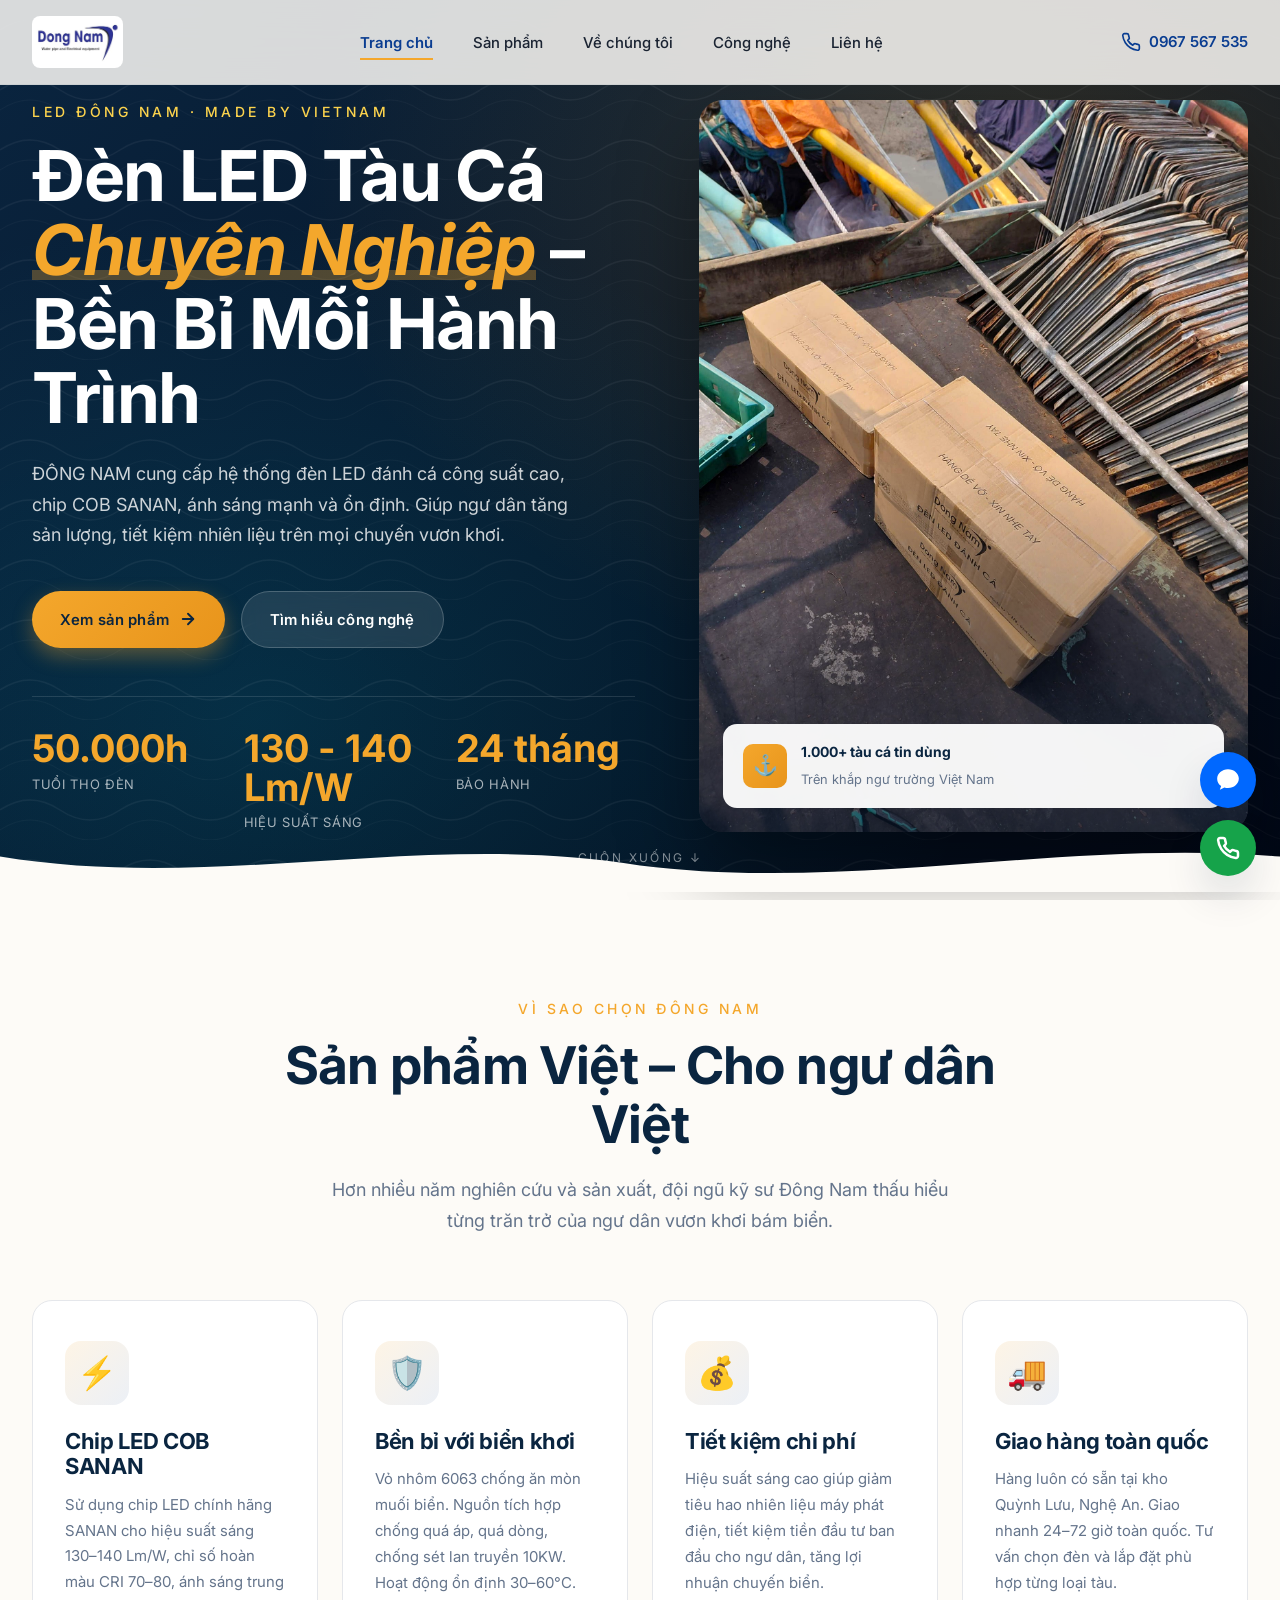
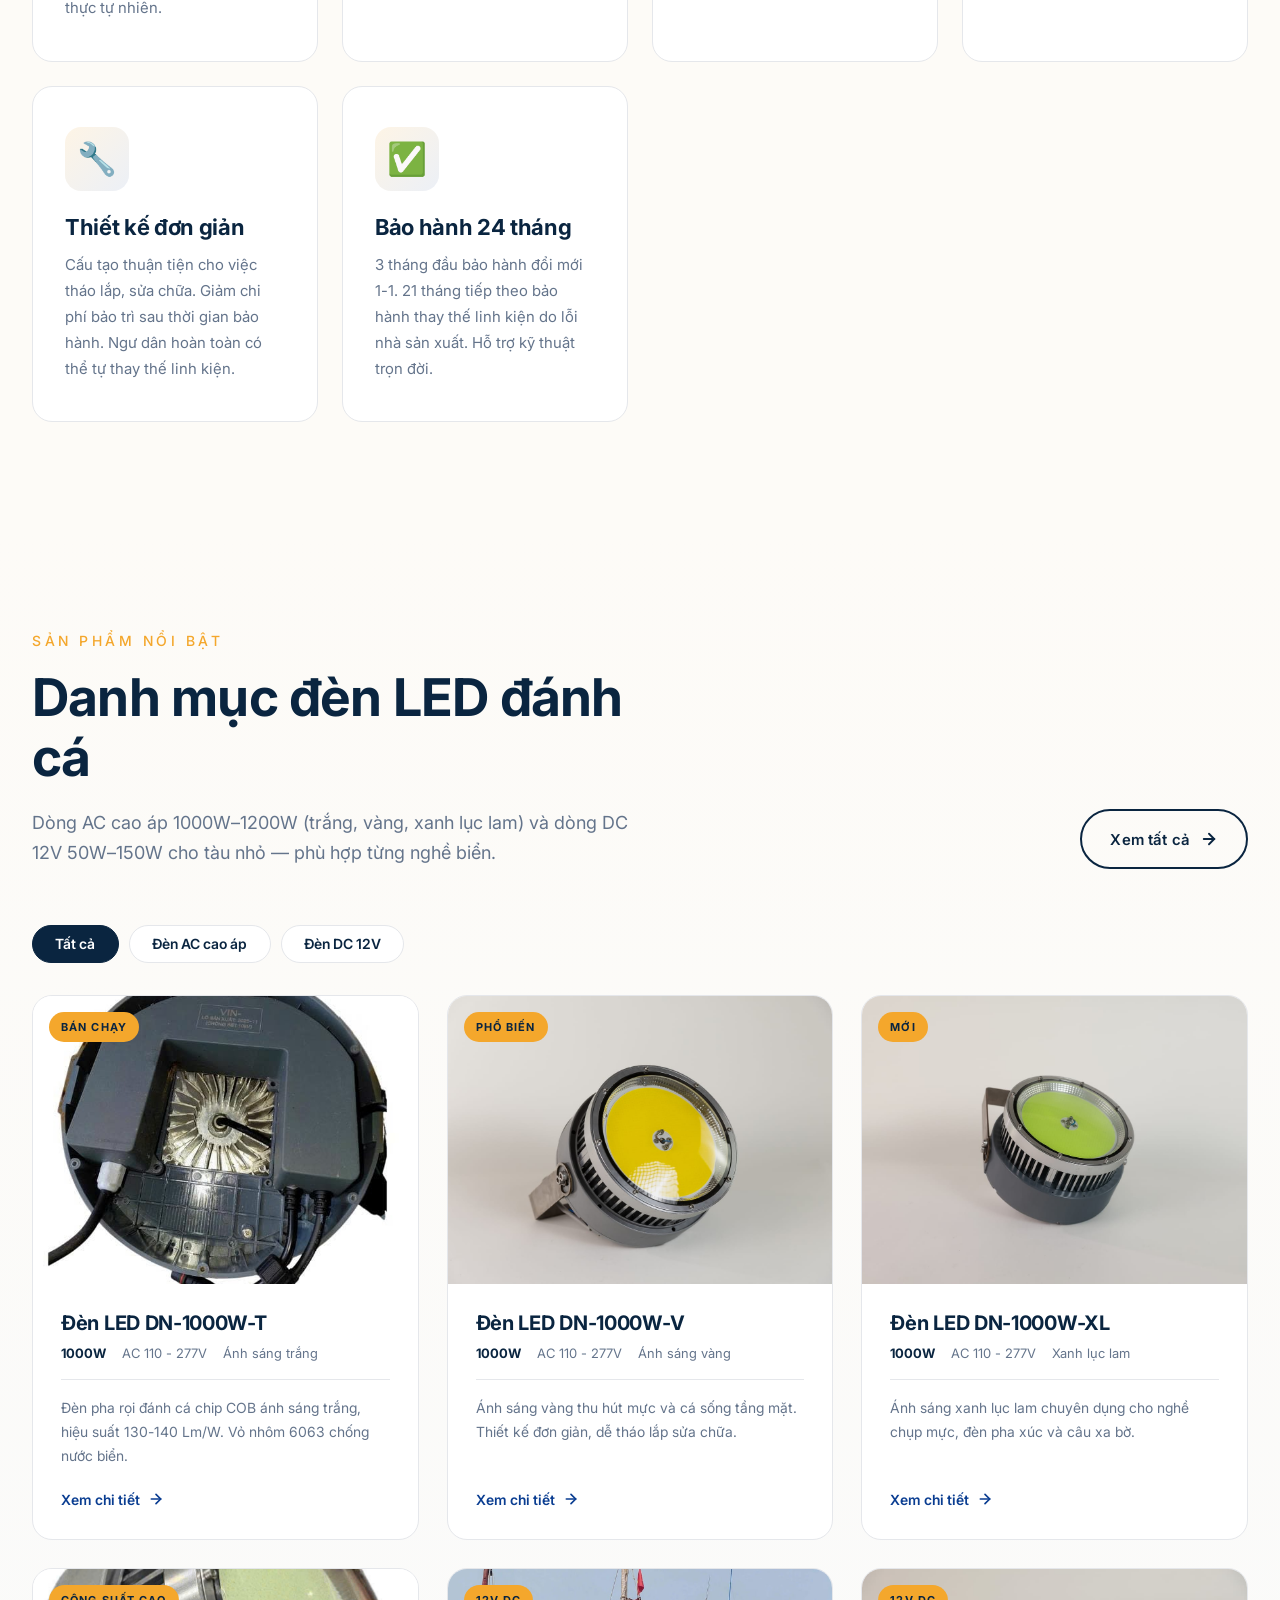
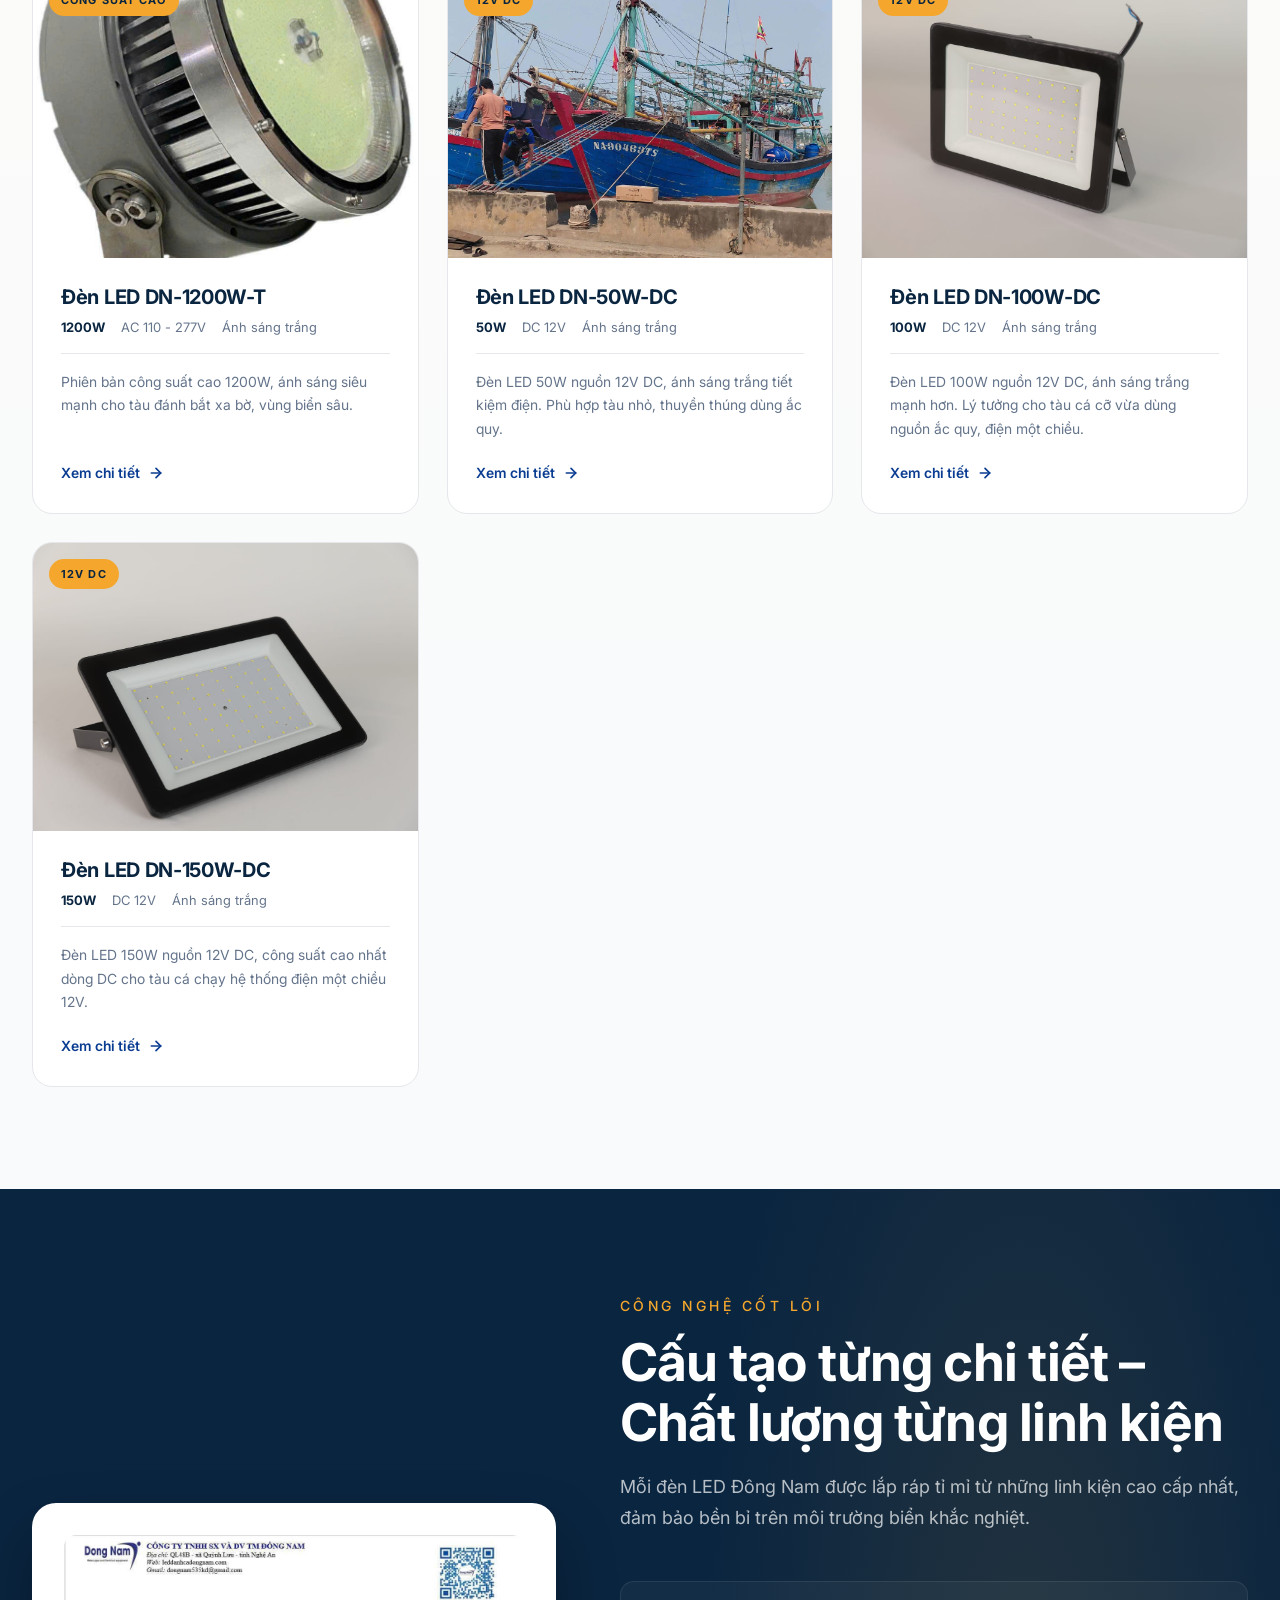
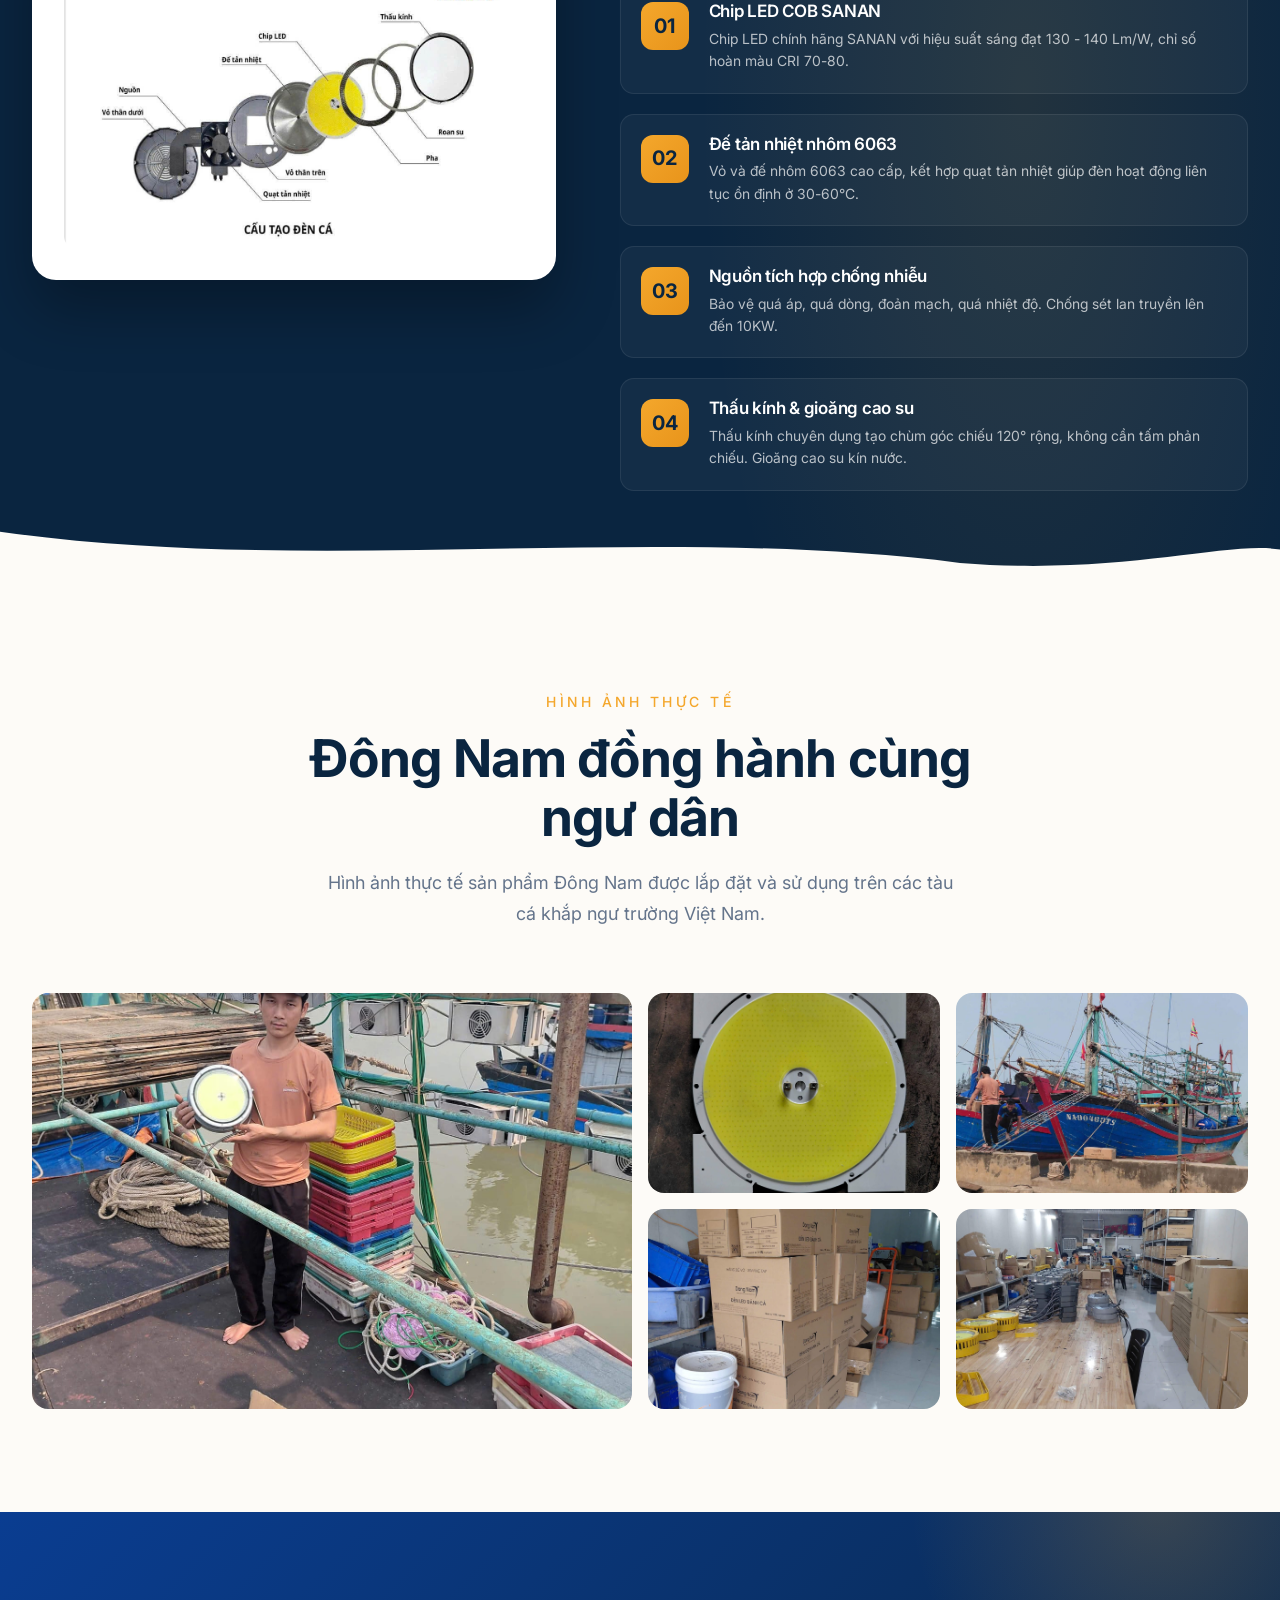
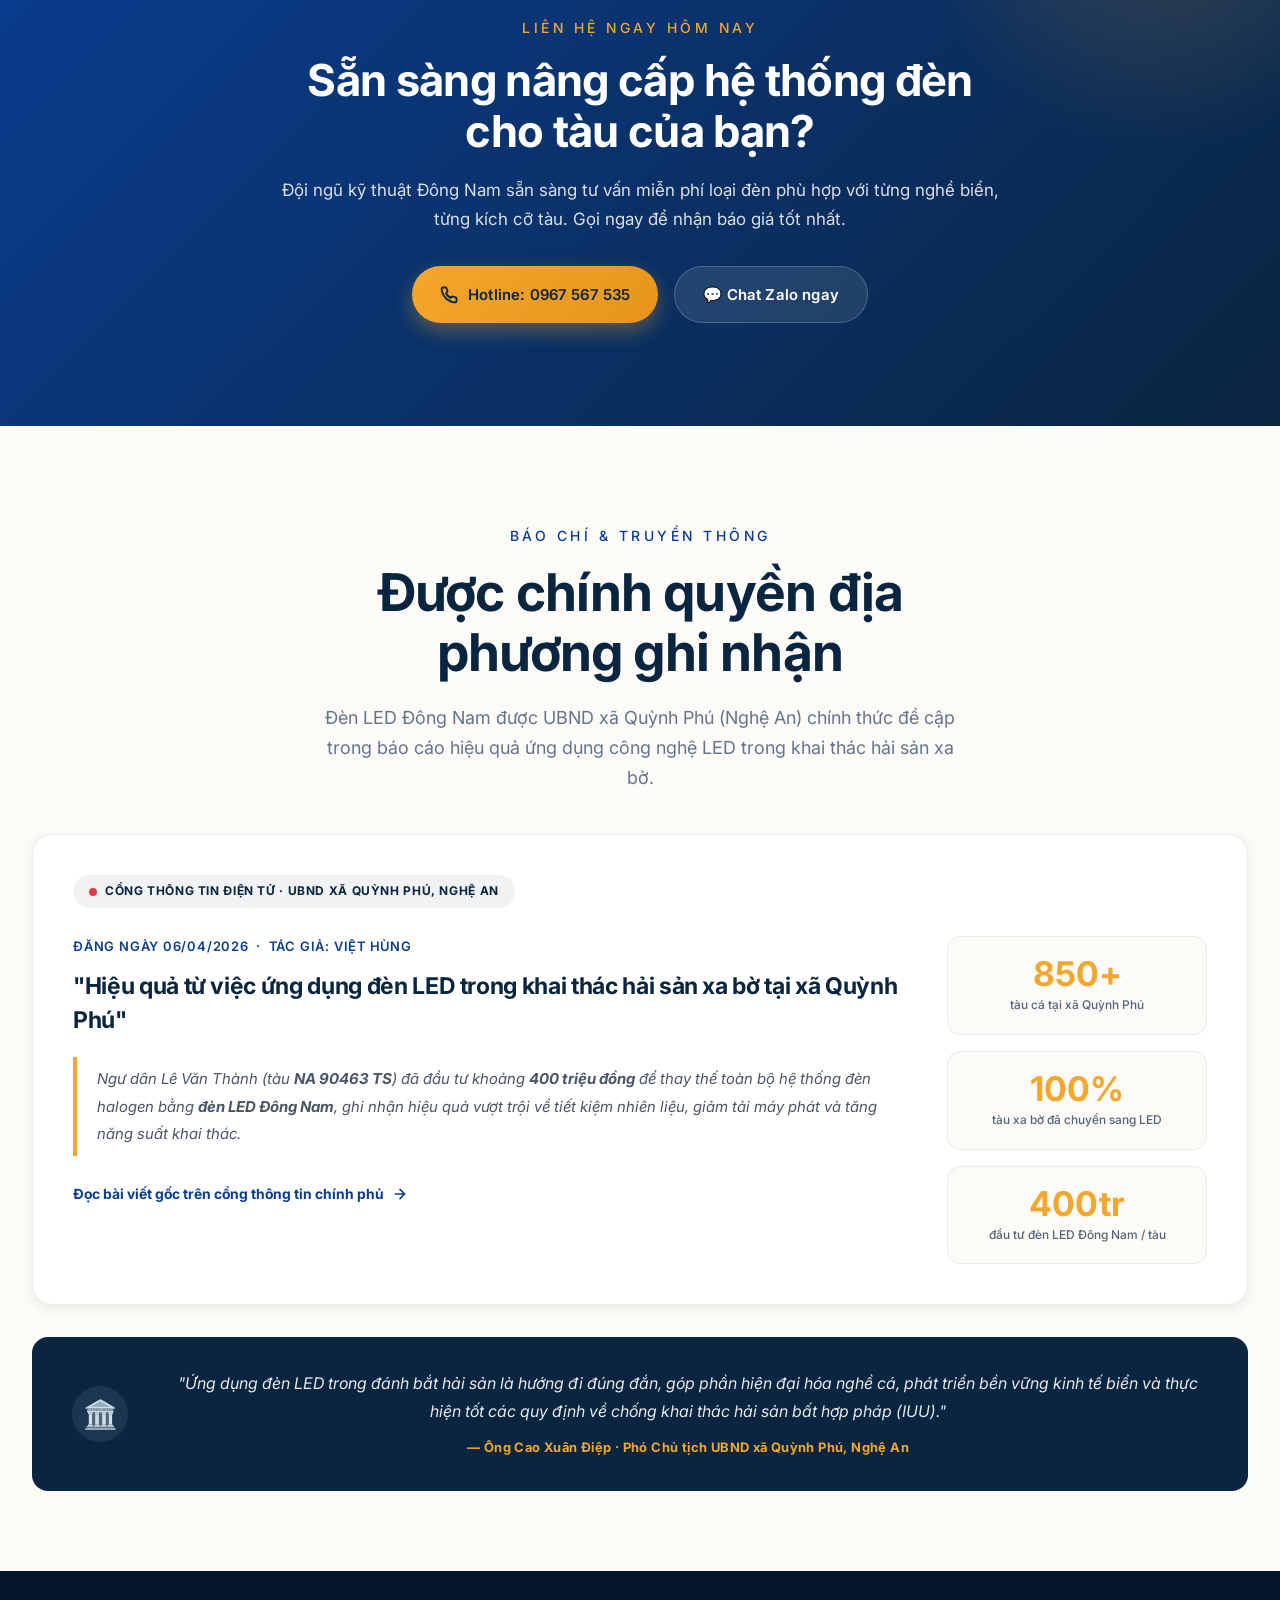
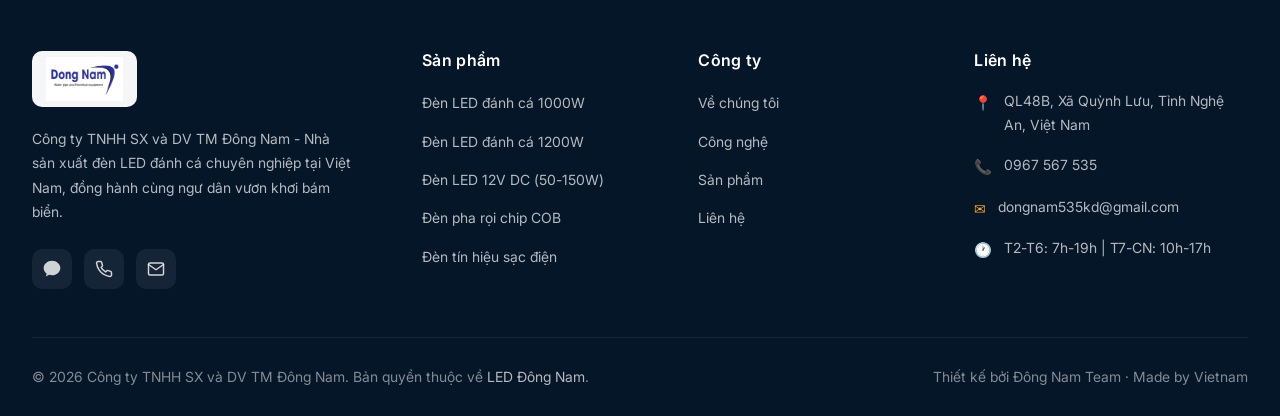
==== index.html @ 8d252321 "fix bug" ====
<!doctype html>
<html lang="vi">
  <head>
    <meta charset="UTF-8" />
    <meta name="viewport" content="width=device-width, initial-scale=1.0" />

    <!-- Primary Meta Tags -->
    <title>
      Đèn LED Đánh Cá Đông Nam | Đèn LED Tàu Cá Chip COB Chuyên Nghiệp
    </title>
    <meta
      name="title"
      content="Đèn LED Đánh Cá Đông Nam | Đèn LED Tàu Cá Chip COB Chuyên Nghiệp"
    />
    <meta
      name="description"
      content="Đèn LED đánh cá ĐÔNG NAM - Chip COB SANAN. Dòng AC 1000W-1200W và dòng DC 12V 50W-150W cho tàu nhỏ. Hiệu suất tới 140 Lm/W, tuổi thọ 50.000 giờ. Tiết kiệm dầu, tăng sản lượng đánh bắt. Bảo hành 24 tháng. Hotline: 0967 567 535."
    />
    <meta
      name="keywords"
      content="đèn led đánh cá, đèn led tàu cá, đèn pha rọi đánh cá, đèn led chip COB, đèn đánh cá Đông Nam, đèn led ngư dân, đèn led tàu thuyền, đèn led chip SANAN, đèn 1000W tàu cá, đèn led 12V DC, đèn led 50W 100W 150W"
    />
    <meta name="author" content="Công ty TNHH SX và DV TM Đông Nam" />
    <meta name="robots" content="index, follow, max-image-preview:large" />
    <meta name="language" content="Vietnamese" />
    <meta name="geo.region" content="VN-22" />
    <meta name="geo.placename" content="Quỳnh Lưu, Nghệ An" />

    <!-- Canonical -->
    <link rel="canonical" href="https://leddanhcadongnam.com/" />

    <!-- Open Graph / Facebook -->
    <meta property="og:type" content="website" />
    <meta property="og:locale" content="vi_VN" />
    <meta property="og:url" content="https://leddanhcadongnam.com/" />
    <meta
      property="og:title"
      content="Đèn LED Đánh Cá Đông Nam | Đèn LED Tàu Cá Chuyên Nghiệp"
    />
    <meta
      property="og:description"
      content="Đèn LED đánh cá chip COB SANAN, hiệu suất cao 130-150 Lm/W, tuổi thọ 50.000 giờ. Đồng hành cùng ngư dân vươn khơi bám biển."
    />
    <meta
      property="og:image"
      content="https://leddanhcadongnam.com/assets/images/san-pham-hoan-thien.jpg"
    />
    <meta property="og:site_name" content="Đông Nam LED" />

    <!-- Twitter -->
    <meta name="twitter:card" content="summary_large_image" />
    <meta name="twitter:title" content="Đèn LED Đánh Cá Đông Nam" />
    <meta
      name="twitter:description"
      content="Đèn LED tàu cá chuyên nghiệp - Chip COB SANAN - Tiết kiệm dầu - Tăng sản lượng"
    />
    <meta
      name="twitter:image"
      content="https://leddanhcadongnam.com/assets/images/san-pham-hoan-thien.jpg"
    />

    <!-- Theme color -->
    <meta name="theme-color" content="#0a2540" />

    <!-- Favicon -->
    <link rel="icon" type="image/svg+xml" href="assets/images/favicon.svg" />
    <link rel="apple-touch-icon" href="assets/images/favicon.svg" />

    <!-- Embed font (Inter, self-hosted) -->
    <link
      rel="preload"
      href="./assets/fonts/Inter18pt-Regular.woff2"
      as="font"
      type="font/woff2"
      crossorigin
    />
    <link
      rel="preload"
      href="./assets/fonts/Inter18pt-Bold.woff2"
      as="font"
      type="font/woff2"
      crossorigin
    />
    <link rel="stylesheet" href="./assets/fonts/stylesheet.css" />

    <!-- Styles -->
    <link rel="stylesheet" href="./assets/css/style.css" />

    <!-- Preload ảnh LCP (hero) -->
    <link
      rel="preload"
      as="image"
      href="assets/images/ngu-dan-2.jpg"
      fetchpriority="high"
    />

    <!-- Schema.org Structured Data -->
    <script type="application/ld+json">
      {
        "@context": "https://schema.org",
        "@type": "LocalBusiness",
        "name": "Công ty TNHH SX và DV TM Đông Nam",
        "alternateName": "Đông Nam LED",
        "description": "Nhà sản xuất đèn LED đánh cá chuyên nghiệp tại Việt Nam, chuyên cung cấp đèn LED tàu cá chip COB chất lượng cao.",
        "url": "https://leddanhcadongnam.com",
        "logo": "https://leddanhcadongnam.com/assets/images/logo.jpg",
        "image": "https://leddanhcadongnam.com/assets/images/san-pham-hoan-thien.jpg",
        "telephone": "+84967567535",
        "email": "dongnam535kd@gmail.com",
        "address": {
          "@type": "PostalAddress",
          "streetAddress": "QL48B",
          "addressLocality": "Xã Quỳnh Lưu",
          "addressRegion": "Nghệ An",
          "addressCountry": "VN"
        },
        "geo": {
          "@type": "GeoCoordinates",
          "latitude": 19.13880688207885,
          "longitude": 105.64071827520699
        },
        "openingHoursSpecification": [
          {
            "@type": "OpeningHoursSpecification",
            "dayOfWeek": [
              "Monday",
              "Tuesday",
              "Wednesday",
              "Thursday",
              "Friday"
            ],
            "opens": "07:00",
            "closes": "19:00"
          },
          {
            "@type": "OpeningHoursSpecification",
            "dayOfWeek": ["Saturday", "Sunday"],
            "opens": "10:00",
            "closes": "17:00"
          }
        ],
        "sameAs": ["https://zalo.me/0967567535"]
      }
    </script>

    <script type="application/ld+json">
      {
        "@context": "https://schema.org",
        "@type": "Product",
        "name": "Đèn LED Đánh Cá Chip COB Đông Nam",
        "image": "https://leddanhcadongnam.com/assets/images/san-pham-hoan-thien.jpg",
        "description": "Đèn LED đánh cá sử dụng chip COB SANAN, hiệu suất 130-150 Lm/W, tuổi thọ 50.000 giờ, bảo hành 24 tháng.",
        "brand": {
          "@type": "Brand",
          "name": "Đông Nam"
        },
        "manufacturer": {
          "@type": "Organization",
          "name": "Công ty TNHH SX và DV TM Đông Nam"
        }
      }
    </script>
  </head>

  <body>
    <!-- ===== HEADER ===== -->
    <header class="site-header">
      <div class="container">
        <nav class="nav-wrapper" aria-label="Điều hướng chính">
          <a href="./" class="logo" aria-label="Đông Nam LED - Trang chủ">
            <img src="assets/images/logo.jpg" alt="Logo Đông Nam LED" />
          </a>

          <ul class="nav-menu">
            <li><a href="./" class="active">Trang chủ</a></li>
            <li><a href="/products/">Sản phẩm</a></li>
            <li><a href="/about/">Về chúng tôi</a></li>
            <li><a href="#cong-nghe">Công nghệ</a></li>
            <li><a href="/contact/">Liên hệ</a></li>
          </ul>

          <div class="nav-cta">
            <a
              href="tel:0967567535"
              class="phone-link"
              aria-label="Gọi hotline"
            >
              <svg
                width="20"
                height="20"
                viewBox="0 0 24 24"
                fill="none"
                stroke="currentColor"
                stroke-width="2"
                stroke-linecap="round"
                stroke-linejoin="round"
              >
                <path
                  d="M22 16.92v3a2 2 0 0 1-2.18 2 19.79 19.79 0 0 1-8.63-3.07 19.5 19.5 0 0 1-6-6 19.79 19.79 0 0 1-3.07-8.67A2 2 0 0 1 4.11 2h3a2 2 0 0 1 2 1.72 12.84 12.84 0 0 0 .7 2.81 2 2 0 0 1-.45 2.11L8.09 9.91a16 16 0 0 0 6 6l1.27-1.27a2 2 0 0 1 2.11-.45 12.84 12.84 0 0 0 2.81.7A2 2 0 0 1 22 16.92z"
                />
              </svg>
              <span>0967 567 535</span>
            </a>
            <button
              class="menu-toggle"
              aria-label="Mở menu"
              aria-expanded="false"
            >
              <svg
                width="22"
                height="22"
                viewBox="0 0 24 24"
                fill="none"
                stroke="currentColor"
                stroke-width="2.5"
                stroke-linecap="round"
              >
                <line x1="3" y1="6" x2="21" y2="6" />
                <line x1="3" y1="12" x2="21" y2="12" />
                <line x1="3" y1="18" x2="21" y2="18" />
              </svg>
            </button>
          </div>
        </nav>
      </div>
    </header>

    <!-- ===== HERO ===== -->
    <section class="hero" id="trang-chu">
      <div class="container">
        <div class="hero-grid">
          <div class="hero-content fade-in">
            <span class="eyebrow">LED Đông Nam · Made By Vietnam</span>
            <h1 class="hero-title">
              Đèn LED Tàu Cá <span class="highlight">Chuyên Nghiệp</span> – Bền
              Bỉ Mỗi Hành Trình
            </h1>
            <p class="hero-description">
              ĐÔNG NAM cung cấp hệ thống đèn LED đánh cá công suất cao, chip COB
              SANAN, ánh sáng mạnh và ổn định. Giúp ngư dân tăng sản lượng, tiết
              kiệm nhiên liệu trên mọi chuyến vươn khơi.
            </p>
            <div class="hero-cta">
              <a href="/products/" class="btn btn-primary">
                Xem sản phẩm
                <svg
                  class="arrow"
                  width="18"
                  height="18"
                  viewBox="0 0 24 24"
                  fill="none"
                  stroke="currentColor"
                  stroke-width="2.5"
                  stroke-linecap="round"
                  stroke-linejoin="round"
                >
                  <line x1="5" y1="12" x2="19" y2="12" />
                  <polyline points="12 5 19 12 12 19" />
                </svg>
              </a>
              <a href="#cong-nghe" class="btn btn-ghost">
                Tìm hiểu công nghệ
              </a>
            </div>

            <div class="hero-stats">
              <div>
                <div class="stat-value">50.000h</div>
                <div class="stat-label">Tuổi thọ đèn</div>
              </div>
              <div>
                <div class="stat-value">130 - 140 Lm/W</div>
                <div class="stat-label">Hiệu suất sáng</div>
              </div>
              <div>
                <div class="stat-value">24 tháng</div>
                <div class="stat-label">Bảo hành</div>
              </div>
            </div>
          </div>

          <div class="hero-visual fade-in">
            <img
              src="assets/images/ngu-dan-2.jpg"
              alt="Ngư dân kiểm tra đèn LED Đông Nam trên tàu cá"
              width="780"
              height="520"
              fetchpriority="high"
              decoding="sync"
            />
            <!-- <img
              src="./assets/images/tong-hop.jpg"
              alt="Ngư dân kiểm tra đèn LED Đông Nam trên tàu cá"
              width="780"
              height="520"
              fetchpriority="high"
              decoding="sync"
            /> -->
            <div class="hero-badge">
              <div class="hero-badge-icon">⚓</div>
              <div class="hero-badge-text">
                <strong>1.000+ tàu cá tin dùng</strong>
                <span>Trên khắp ngư trường Việt Nam</span>
              </div>
            </div>
          </div>
        </div>
      </div>
      <div class="scroll-indicator">Cuộn xuống ↓</div>
    </section>

    <!-- Wave chuyển tiếp: Hero (navy) → Features (cream) -->
    <div class="wave-divider" aria-hidden="true">
      <svg
        viewBox="0 0 1440 80"
        xmlns="http://www.w3.org/2000/svg"
        preserveAspectRatio="none"
      >
        <path
          d="M0,40 C240,80 480,10 720,50 C960,80 1200,20 1440,40 L1440,80 L0,80 Z"
          fill="#fdfbf7"
        />
      </svg>
    </div>

    <!-- ===== FEATURES / WHY CHOOSE US ===== -->
    <section class="features" id="vi-sao-chon">
      <div class="container">
        <div class="features-header fade-in">
          <span class="eyebrow">Vì sao chọn Đông Nam</span>
          <h2 class="section-title">Sản phẩm Việt – Cho ngư dân Việt</h2>
          <p class="section-subtitle">
            Hơn nhiều năm nghiên cứu và sản xuất, đội ngũ kỹ sư Đông Nam thấu
            hiểu từng trăn trở của ngư dân vươn khơi bám biển.
          </p>
        </div>

        <div class="features-grid">
          <article class="feature-card fade-in">
            <div class="feature-icon">⚡</div>
            <h3>Chip LED COB SANAN</h3>
            <p>
              Sử dụng chip LED chính hãng SANAN cho hiệu suất sáng 130–140 Lm/W,
              chỉ số hoàn màu CRI 70–80, ánh sáng trung thực tự nhiên.
            </p>
          </article>

          <article class="feature-card fade-in">
            <div class="feature-icon">🛡️</div>
            <h3>Bền bỉ với biển khơi</h3>
            <p>
              Vỏ nhôm 6063 chống ăn mòn muối biển. Nguồn tích hợp chống quá áp,
              quá dòng, chống sét lan truyền 10KW. Hoạt động ổn định 30–60°C.
            </p>
          </article>

          <article class="feature-card fade-in">
            <div class="feature-icon">💰</div>
            <h3>Tiết kiệm chi phí</h3>
            <p>
              Hiệu suất sáng cao giúp giảm tiêu hao nhiên liệu máy phát điện,
              tiết kiệm tiền đầu tư ban đầu cho ngư dân, tăng lợi nhuận chuyến
              biển.
            </p>
          </article>

          <article class="feature-card fade-in">
            <div class="feature-icon">🚚</div>
            <h3>Giao hàng toàn quốc</h3>
            <p>
              Hàng luôn có sẵn tại kho Quỳnh Lưu, Nghệ An. Giao nhanh 24–72 giờ
              toàn quốc. Tư vấn chọn đèn và lắp đặt phù hợp từng loại tàu.
            </p>
          </article>

          <article class="feature-card fade-in">
            <div class="feature-icon">🔧</div>
            <h3>Thiết kế đơn giản</h3>
            <p>
              Cấu tạo thuận tiện cho việc tháo lắp, sửa chữa. Giảm chi phí bảo
              trì sau thời gian bảo hành. Ngư dân hoàn toàn có thể tự thay thế
              linh kiện.
            </p>
          </article>

          <article class="feature-card fade-in">
            <div class="feature-icon">✅</div>
            <h3>Bảo hành 24 tháng</h3>
            <p>
              3 tháng đầu bảo hành đổi mới 1-1. 21 tháng tiếp theo bảo hành thay
              thế linh kiện do lỗi nhà sản xuất. Hỗ trợ kỹ thuật trọn đời.
            </p>
          </article>
        </div>
      </div>
    </section>

    <!-- ===== PRODUCTS ===== -->
    <section class="products-section" id="san-pham">
      <div class="container">
        <div class="section-header fade-in">
          <div class="section-header-content">
            <span class="eyebrow">Sản phẩm nổi bật</span>
            <h2 class="section-title">Danh mục đèn LED đánh cá</h2>
            <p class="section-subtitle" style="margin-bottom: 0">
              Dòng AC cao áp 1000W–1200W (trắng, vàng, xanh lục lam) và dòng DC
              12V 50W–150W cho tàu nhỏ — phù hợp từng nghề biển.
            </p>
          </div>
          <a href="/products/" class="btn btn-secondary">
            Xem tất cả
            <svg
              class="arrow"
              width="18"
              height="18"
              viewBox="0 0 24 24"
              fill="none"
              stroke="currentColor"
              stroke-width="2.5"
              stroke-linecap="round"
            >
              <line x1="5" y1="12" x2="19" y2="12" />
              <polyline points="12 5 19 12 12 19" />
            </svg>
          </a>
        </div>

        <div
          class="product-filters fade-in"
          role="tablist"
          aria-label="Lọc sản phẩm theo dòng"
        >
          <button
            class="filter-tab active"
            data-filter="all"
            role="tab"
            aria-selected="true"
          >
            Tất cả
          </button>
          <button
            class="filter-tab"
            data-filter="ac"
            role="tab"
            aria-selected="false"
          >
            Đèn AC cao áp
          </button>
          <button
            class="filter-tab"
            data-filter="dc"
            role="tab"
            aria-selected="false"
          >
            Đèn DC 12V
          </button>
        </div>

        <div class="products-grid">
          <article class="product-card fade-in" data-category="ac">
            <div class="product-image">
              <span class="product-tag">Bán chạy</span>
              <img
                src="assets/images/san-pham-hoan-thien.jpg"
                alt="Đèn LED đánh cá DN-1000W-T ánh sáng trắng"
                width="600"
                height="450"
                loading="lazy"
                decoding="async"
              />
            </div>
            <div class="product-info">
              <h3>Đèn LED DN-1000W-T</h3>
              <div class="product-specs">
                <span class="product-spec-item"><strong>1000W</strong></span>
                <span class="product-spec-item">AC 110 - 277V</span>
                <span class="product-spec-item">Ánh sáng trắng</span>
              </div>
              <p>
                Đèn pha rọi đánh cá chip COB ánh sáng trắng, hiệu suất 130-140
                Lm/W. Vỏ nhôm 6063 chống nước biển.
              </p>
              <a href="/products/" class="product-link">
                Xem chi tiết
                <svg
                  class="arrow"
                  width="16"
                  height="16"
                  viewBox="0 0 24 24"
                  fill="none"
                  stroke="currentColor"
                  stroke-width="2.5"
                  stroke-linecap="round"
                >
                  <line x1="5" y1="12" x2="19" y2="12" />
                  <polyline points="12 5 19 12 12 19" />
                </svg>
              </a>
            </div>
          </article>

          <article class="product-card fade-in" data-category="ac">
            <div class="product-image">
              <span class="product-tag">Phổ biến</span>
              <img
                src="assets/images/chip-led-vang.jpg"
                alt="Đèn LED đánh cá DN-1000W-V ánh sáng vàng"
                width="600"
                height="450"
                loading="lazy"
                decoding="async"
              />
            </div>
            <div class="product-info">
              <h3>Đèn LED DN-1000W-V</h3>
              <div class="product-specs">
                <span class="product-spec-item"><strong>1000W</strong></span>
                <span class="product-spec-item">AC 110 - 277V</span>
                <span class="product-spec-item">Ánh sáng vàng</span>
              </div>
              <p>
                Ánh sáng vàng thu hút mực và cá sống tầng mặt. Thiết kế đơn
                giản, dễ tháo lắp sửa chữa.
              </p>
              <a href="/products/" class="product-link">
                Xem chi tiết
                <svg
                  class="arrow"
                  width="16"
                  height="16"
                  viewBox="0 0 24 24"
                  fill="none"
                  stroke="currentColor"
                  stroke-width="2.5"
                  stroke-linecap="round"
                >
                  <line x1="5" y1="12" x2="19" y2="12" />
                  <polyline points="12 5 19 12 12 19" />
                </svg>
              </a>
            </div>
          </article>

          <article class="product-card fade-in" data-category="ac">
            <div class="product-image">
              <span class="product-tag">Mới</span>
              <img
                src="assets/images/chip-led-xanh.jpg"
                alt="Đèn LED đánh cá DN-1000W-XL ánh sáng xanh lục lam"
                width="600"
                height="450"
                loading="lazy"
                decoding="async"
              />
            </div>
            <div class="product-info">
              <h3>Đèn LED DN-1000W-XL</h3>
              <div class="product-specs">
                <span class="product-spec-item"><strong>1000W</strong></span>
                <span class="product-spec-item">AC 110 - 277V</span>
                <span class="product-spec-item">Xanh lục lam</span>
              </div>
              <p>
                Ánh sáng xanh lục lam chuyên dụng cho nghề chụp mực, đèn pha xúc
                và câu xa bờ.
              </p>
              <a href="/products/" class="product-link">
                Xem chi tiết
                <svg
                  class="arrow"
                  width="16"
                  height="16"
                  viewBox="0 0 24 24"
                  fill="none"
                  stroke="currentColor"
                  stroke-width="2.5"
                  stroke-linecap="round"
                >
                  <line x1="5" y1="12" x2="19" y2="12" />
                  <polyline points="12 5 19 12 12 19" />
                </svg>
              </a>
            </div>
          </article>

          <article class="product-card fade-in" data-category="ac">
            <div class="product-image">
              <span class="product-tag">Công suất cao</span>
              <img
                src="assets/images/vo-den-bac.jpg"
                alt="Đèn LED đánh cá DN-1200W-T công suất 1200W"
                width="600"
                height="450"
                loading="lazy"
                decoding="async"
              />
            </div>
            <div class="product-info">
              <h3>Đèn LED DN-1200W-T</h3>
              <div class="product-specs">
                <span class="product-spec-item"><strong>1200W</strong></span>
                <span class="product-spec-item">AC 110 - 277V</span>
                <span class="product-spec-item">Ánh sáng trắng</span>
              </div>
              <p>
                Phiên bản công suất cao 1200W, ánh sáng siêu mạnh cho tàu đánh
                bắt xa bờ, vùng biển sâu.
              </p>
              <a href="/products/" class="product-link">
                Xem chi tiết
                <svg
                  class="arrow"
                  width="16"
                  height="16"
                  viewBox="0 0 24 24"
                  fill="none"
                  stroke="currentColor"
                  stroke-width="2.5"
                  stroke-linecap="round"
                >
                  <line x1="5" y1="12" x2="19" y2="12" />
                  <polyline points="12 5 19 12 12 19" />
                </svg>
              </a>
            </div>
          </article>

          <article class="product-card fade-in" data-category="dc">
            <div class="product-image">
              <span class="product-tag">12V DC</span>
              <img
                src="assets/images/hop-san-pham.jpg"
                alt="Đèn LED đánh cá DN-50W-DC nguồn 12V DC"
                width="600"
                height="450"
                loading="lazy"
                decoding="async"
              />
            </div>
            <div class="product-info">
              <h3>Đèn LED DN-50W-DC</h3>
              <div class="product-specs">
                <span class="product-spec-item"><strong>50W</strong></span>
                <span class="product-spec-item">DC 12V</span>
                <span class="product-spec-item">Ánh sáng trắng</span>
              </div>
              <p>
                Đèn LED 50W nguồn 12V DC, ánh sáng trắng tiết kiệm điện. Phù hợp
                tàu nhỏ, thuyền thúng dùng ắc quy.
              </p>
              <a href="/products/" class="product-link">
                Xem chi tiết
                <svg
                  class="arrow"
                  width="16"
                  height="16"
                  viewBox="0 0 24 24"
                  fill="none"
                  stroke="currentColor"
                  stroke-width="2.5"
                  stroke-linecap="round"
                >
                  <line x1="5" y1="12" x2="19" y2="12" />
                  <polyline points="12 5 19 12 12 19" />
                </svg>
              </a>
            </div>
          </article>

          <article class="product-card fade-in" data-category="dc">
            <div class="product-image">
              <span class="product-tag">12V DC</span>
              <img
                src="assets/images/dc-100w.jpg"
                alt="Đèn LED đánh cá DN-100W-DC nguồn 12V DC"
                width="600"
                height="450"
                loading="lazy"
                decoding="async"
              />
            </div>
            <div class="product-info">
              <h3>Đèn LED DN-100W-DC</h3>
              <div class="product-specs">
                <span class="product-spec-item"><strong>100W</strong></span>
                <span class="product-spec-item">DC 12V</span>
                <span class="product-spec-item">Ánh sáng trắng</span>
              </div>
              <p>
                Đèn LED 100W nguồn 12V DC, ánh sáng trắng mạnh hơn. Lý tưởng cho
                tàu cá cỡ vừa dùng nguồn ắc quy, điện một chiều.
              </p>
              <a href="/products/" class="product-link">
                Xem chi tiết
                <svg
                  class="arrow"
                  width="16"
                  height="16"
                  viewBox="0 0 24 24"
                  fill="none"
                  stroke="currentColor"
                  stroke-width="2.5"
                  stroke-linecap="round"
                >
                  <line x1="5" y1="12" x2="19" y2="12" />
                  <polyline points="12 5 19 12 12 19" />
                </svg>
              </a>
            </div>
          </article>

          <article class="product-card fade-in" data-category="dc">
            <div class="product-image">
              <span class="product-tag">12V DC</span>
              <img
                src="assets/images/dc-150w.jpg"
                alt="Đèn LED đánh cá DN-150W-DC nguồn 12V DC"
                width="600"
                height="450"
                loading="lazy"
                decoding="async"
              />
            </div>
            <div class="product-info">
              <h3>Đèn LED DN-150W-DC</h3>
              <div class="product-specs">
                <span class="product-spec-item"><strong>150W</strong></span>
                <span class="product-spec-item">DC 12V</span>
                <span class="product-spec-item">Ánh sáng trắng</span>
              </div>
              <p>
                Đèn LED 150W nguồn 12V DC, công suất cao nhất dòng DC cho tàu cá
                chạy hệ thống điện một chiều 12V.
              </p>
              <a href="/products/" class="product-link">
                Xem chi tiết
                <svg
                  class="arrow"
                  width="16"
                  height="16"
                  viewBox="0 0 24 24"
                  fill="none"
                  stroke="currentColor"
                  stroke-width="2.5"
                  stroke-linecap="round"
                >
                  <line x1="5" y1="12" x2="19" y2="12" />
                  <polyline points="12 5 19 12 12 19" />
                </svg>
              </a>
            </div>
          </article>
        </div>
      </div>
    </section>

    <!-- ===== TECHNOLOGY SECTION ===== -->
    <section class="tech-section" id="cong-nghe">
      <div class="container">
        <div class="tech-grid">
          <div class="tech-image fade-in">
            <img
              src="assets/images/hero-tau-ca.jpg"
              alt="Cấu tạo chi tiết đèn LED đánh cá Đông Nam"
              width="680"
              height="510"
              loading="lazy"
              decoding="async"
            />
          </div>
          <div class="fade-in">
            <span class="eyebrow">Công nghệ cốt lõi</span>
            <h2 class="section-title">
              Cấu tạo từng chi tiết – Chất lượng từng linh kiện
            </h2>
            <p class="section-subtitle" style="color: rgba(255, 255, 255, 0.7)">
              Mỗi đèn LED Đông Nam được lắp ráp tỉ mỉ từ những linh kiện cao cấp
              nhất, đảm bảo bền bỉ trên môi trường biển khắc nghiệt.
            </p>

            <div class="tech-features">
              <div class="tech-feature">
                <div class="tech-feature-number">01</div>
                <div>
                  <h3>Chip LED COB SANAN</h3>
                  <p>
                    Chip LED chính hãng SANAN với hiệu suất sáng đạt 130 - 140
                    Lm/W, chỉ số hoàn màu CRI 70-80.
                  </p>
                </div>
              </div>

              <div class="tech-feature">
                <div class="tech-feature-number">02</div>
                <div>
                  <h3>Đế tản nhiệt nhôm 6063</h3>
                  <p>
                    Vỏ và đế nhôm 6063 cao cấp, kết hợp quạt tản nhiệt giúp đèn
                    hoạt động liên tục ổn định ở 30-60°C.
                  </p>
                </div>
              </div>

              <div class="tech-feature">
                <div class="tech-feature-number">03</div>
                <div>
                  <h3>Nguồn tích hợp chống nhiễu</h3>
                  <p>
                    Bảo vệ quá áp, quá dòng, đoản mạch, quá nhiệt độ. Chống sét
                    lan truyền lên đến 10KW.
                  </p>
                </div>
              </div>

              <div class="tech-feature">
                <div class="tech-feature-number">04</div>
                <div>
                  <h3>Thấu kính & gioăng cao su</h3>
                  <p>
                    Thấu kính chuyên dụng tạo chùm góc chiếu 120° rộng, không
                    cần tấm phản chiếu. Gioăng cao su kín nước.
                  </p>
                </div>
              </div>
            </div>
          </div>
        </div>
      </div>
    </section>

    <!-- Wave chuyển tiếp: Tech (navy) → Gallery (cream) -->
    <div class="wave-divider" aria-hidden="true">
      <svg
        viewBox="0 0 1440 80"
        xmlns="http://www.w3.org/2000/svg"
        preserveAspectRatio="none"
      >
        <path
          d="M0,20 C360,70 720,10 1080,55 C1260,70 1380,30 1440,40 L1440,80 L0,80 Z"
          fill="#fdfbf7"
        />
      </svg>
    </div>

    <!-- ===== GALLERY ===== -->
    <section class="gallery-section" id="hinh-anh">
      <div class="container">
        <div class="features-header fade-in">
          <span class="eyebrow">Hình ảnh thực tế</span>
          <h2 class="section-title">Đông Nam đồng hành cùng ngư dân</h2>
          <p class="section-subtitle">
            Hình ảnh thực tế sản phẩm Đông Nam được lắp đặt và sử dụng trên các
            tàu cá khắp ngư trường Việt Nam.
          </p>
        </div>

        <div class="gallery-grid">
          <div class="gallery-item fade-in">
            <img
              src="assets/images/ngu-dan-1.jpg"
              alt="Ngư dân cầm đèn LED Đông Nam trên tàu cá"
              width="600"
              height="450"
              loading="lazy"
              decoding="async"
            />
          </div>
          <div class="gallery-item fade-in">
            <img
              src="assets/images/tau-ca-cang.jpg"
              alt="Tàu cá NA-90463-TS sử dụng đèn LED Đông Nam"
              width="600"
              height="450"
              loading="lazy"
              decoding="async"
            />
          </div>
          <div class="gallery-item fade-in">
            <img
              src="assets/images/hop-san-pham.jpg"
              alt="Hộp đóng gói đèn LED đánh cá Đông Nam"
              width="600"
              height="450"
              loading="lazy"
              decoding="async"
            />
          </div>
          <div class="gallery-item fade-in">
            <img
              src="assets/images/lap-rap.jpg"
              alt="Đèn LED đánh cá được lắp ráp tại xưởng Đông Nam"
              width="600"
              height="450"
              loading="lazy"
              decoding="async"
            />
          </div>
          <div class="gallery-item fade-in">
            <img
              src="assets/images/kho-hang.jpg"
              alt="Kho hàng đèn LED đánh cá Đông Nam tại Nghệ An"
              width="600"
              height="450"
              loading="lazy"
              decoding="async"
            />
          </div>
        </div>
      </div>
    </section>

    <!-- ===== CTA BANNER ===== -->
    <section class="cta-banner">
      <div class="container">
        <div class="cta-content fade-in">
          <span class="eyebrow">Liên hệ ngay hôm nay</span>
          <h2>Sẵn sàng nâng cấp hệ thống đèn cho tàu của bạn?</h2>
          <p>
            Đội ngũ kỹ thuật Đông Nam sẵn sàng tư vấn miễn phí loại đèn phù hợp
            với từng nghề biển, từng kích cỡ tàu. Gọi ngay để nhận báo giá tốt
            nhất.
          </p>
          <div class="cta-buttons">
            <a href="tel:0967567535" class="btn btn-primary">
              <svg
                width="18"
                height="18"
                viewBox="0 0 24 24"
                fill="none"
                stroke="currentColor"
                stroke-width="2.5"
                stroke-linecap="round"
                stroke-linejoin="round"
              >
                <path
                  d="M22 16.92v3a2 2 0 0 1-2.18 2 19.79 19.79 0 0 1-8.63-3.07 19.5 19.5 0 0 1-6-6 19.79 19.79 0 0 1-3.07-8.67A2 2 0 0 1 4.11 2h3a2 2 0 0 1 2 1.72 12.84 12.84 0 0 0 .7 2.81 2 2 0 0 1-.45 2.11L8.09 9.91a16 16 0 0 0 6 6l1.27-1.27a2 2 0 0 1 2.11-.45 12.84 12.84 0 0 0 2.81.7A2 2 0 0 1 22 16.92z"
                />
              </svg>
              Hotline: 0967 567 535
            </a>
            <a
              href="https://zalo.me/0967567535"
              target="_blank"
              rel="noopener"
              class="btn btn-ghost"
            >
              💬 Chat Zalo ngay
            </a>
          </div>
        </div>
      </div>
    </section>

    <!-- ===== PRESS / MEDIA ===== -->
    <section class="press-section">
      <div class="container">
        <span class="eyebrow">Báo chí &amp; Truyền thông</span>
        <h2 class="section-title">Được chính quyền địa phương ghi nhận</h2>
        <p class="section-subtitle">
          Đèn LED Đông Nam được UBND xã Quỳnh Phú (Nghệ An) chính thức đề cập
          trong báo cáo hiệu quả ứng dụng công nghệ LED trong khai thác hải sản
          xa bờ.
        </p>

        <div class="press-card">
          <div class="press-badge">
            <span class="press-badge-dot"></span>
            Cổng thông tin điện tử · UBND xã Quỳnh Phú, Nghệ An
          </div>

          <div class="press-card-grid">
            <div class="press-card-content">
              <div class="press-meta">
                Đăng ngày 06/04/2026 &nbsp;·&nbsp; Tác giả: Việt Hùng
              </div>
              <h3 class="press-title">
                "Hiệu quả từ việc ứng dụng đèn LED trong khai thác hải sản xa bờ
                tại xã Quỳnh Phú"
              </h3>
              <blockquote class="press-quote">
                Ngư dân Lê Văn Thành (tàu <strong>NA 90463 TS</strong>) đã đầu
                tư khoảng <strong>400 triệu đồng</strong> để thay thế toàn bộ hệ
                thống đèn halogen bằng <strong>đèn LED Đông Nam</strong>, ghi
                nhận hiệu quả vượt trội về tiết kiệm nhiên liệu, giảm tải máy
                phát và tăng năng suất khai thác.
              </blockquote>
              <a
                href="https://quynhphu.nghean.gov.vn/tin-noi-bat/hieu-qua-tu-viec-ung-dung-den-led-trong-khai-thac-hai-san-xa-bo-tai-xa-quynh-phu-1008889"
                target="_blank"
                rel="noopener"
                class="press-read-more"
              >
                Đọc bài viết gốc trên cổng thông tin chính phủ
                <svg
                  width="16"
                  height="16"
                  viewBox="0 0 24 24"
                  fill="none"
                  stroke="currentColor"
                  stroke-width="2.5"
                  stroke-linecap="round"
                  stroke-linejoin="round"
                  aria-hidden="true"
                >
                  <path d="M5 12h14M12 5l7 7-7 7" />
                </svg>
              </a>
            </div>

            <div class="press-stats">
              <div class="press-stat">
                <div class="press-stat-num">850+</div>
                <div class="press-stat-label">tàu cá tại xã Quỳnh Phú</div>
              </div>
              <div class="press-stat">
                <div class="press-stat-num">100%</div>
                <div class="press-stat-label">tàu xa bờ đã chuyển sang LED</div>
              </div>
              <div class="press-stat">
                <div class="press-stat-num">400tr</div>
                <div class="press-stat-label">
                  đầu tư đèn LED Đông Nam / tàu
                </div>
              </div>
            </div>
          </div>
        </div>

        <div class="press-endorsement">
          <div class="endorsement-icon" aria-hidden="true">🏛️</div>
          <div class="endorsement-body">
            <p class="endorsement-quote">
              "Ứng dụng đèn LED trong đánh bắt hải sản là hướng đi đúng đắn, góp
              phần hiện đại hóa nghề cá, phát triển bền vững kinh tế biển và
              thực hiện tốt các quy định về chống khai thác hải sản bất hợp pháp
              (IUU)."
            </p>
            <div class="endorsement-author">
              — Ông Cao Xuân Điệp · Phó Chủ tịch UBND xã Quỳnh Phú, Nghệ An
            </div>
          </div>
        </div>
      </div>
    </section>

    <!-- ===== FOOTER ===== -->
    <footer class="site-footer">
      <div class="container">
        <div class="footer-grid">
          <div class="footer-brand">
            <a href="./" aria-label="Đông Nam LED - Trang chủ">
              <img
                src="assets/images/logo.jpg"
                alt="Logo Đông Nam LED"
                width="160"
                height="56"
                loading="lazy"
                decoding="async"
              />
            </a>
            <p>
              Công ty TNHH SX và DV TM Đông Nam - Nhà sản xuất đèn LED đánh cá
              chuyên nghiệp tại Việt Nam, đồng hành cùng ngư dân vươn khơi bám
              biển.
            </p>
            <div class="social-links">
              <a
                href="https://zalo.me/0967567535"
                target="_blank"
                rel="noopener"
                class="social-link"
                aria-label="Zalo"
              >
                <svg
                  width="20"
                  height="20"
                  viewBox="0 0 24 24"
                  fill="currentColor"
                >
                  <path
                    d="M12 2C6.48 2 2 5.94 2 10.8c0 2.74 1.43 5.18 3.66 6.82L4.5 21l4.16-2.04c1.04.32 2.18.5 3.34.5 5.52 0 10-3.94 10-8.8C22 5.94 17.52 2 12 2z"
                  />
                </svg>
              </a>
              <a
                href="tel:0967567535"
                class="social-link"
                aria-label="Điện thoại"
              >
                <svg
                  width="18"
                  height="18"
                  viewBox="0 0 24 24"
                  fill="none"
                  stroke="currentColor"
                  stroke-width="2"
                  stroke-linecap="round"
                  stroke-linejoin="round"
                >
                  <path
                    d="M22 16.92v3a2 2 0 0 1-2.18 2 19.79 19.79 0 0 1-8.63-3.07 19.5 19.5 0 0 1-6-6 19.79 19.79 0 0 1-3.07-8.67A2 2 0 0 1 4.11 2h3a2 2 0 0 1 2 1.72 12.84 12.84 0 0 0 .7 2.81 2 2 0 0 1-.45 2.11L8.09 9.91a16 16 0 0 0 6 6l1.27-1.27a2 2 0 0 1 2.11-.45 12.84 12.84 0 0 0 2.81.7A2 2 0 0 1 22 16.92z"
                  />
                </svg>
              </a>
              <a
                href="mailto:dongnam535kd@gmail.com"
                class="social-link"
                aria-label="Email"
              >
                <svg
                  width="18"
                  height="18"
                  viewBox="0 0 24 24"
                  fill="none"
                  stroke="currentColor"
                  stroke-width="2"
                  stroke-linecap="round"
                  stroke-linejoin="round"
                >
                  <path
                    d="M4 4h16c1.1 0 2 .9 2 2v12c0 1.1-.9 2-2 2H4c-1.1 0-2-.9-2-2V6c0-1.1.9-2 2-2z"
                  />
                  <polyline points="22,6 12,13 2,6" />
                </svg>
              </a>
            </div>
          </div>

          <div class="footer-column">
            <h3>Sản phẩm</h3>
            <ul>
              <li><a href="/products/">Đèn LED đánh cá 1000W</a></li>
              <li><a href="/products/">Đèn LED đánh cá 1200W</a></li>
              <li><a href="/products/">Đèn LED 12V DC (50-150W)</a></li>
              <li><a href="/products/">Đèn pha rọi chip COB</a></li>
              <li><a href="/products/">Đèn tín hiệu sạc điện</a></li>
            </ul>
          </div>

          <div class="footer-column">
            <h3>Công ty</h3>
            <ul>
              <li><a href="/about/">Về chúng tôi</a></li>
              <li><a href="#cong-nghe">Công nghệ</a></li>
              <li><a href="/products/">Sản phẩm</a></li>
              <li><a href="/contact/">Liên hệ</a></li>
            </ul>
          </div>

          <div class="footer-column">
            <h3>Liên hệ</h3>
            <div class="contact-item">
              <span class="contact-icon">📍</span>
              <span>QL48B, Xã Quỳnh Lưu, Tỉnh Nghệ An, Việt Nam</span>
            </div>
            <div class="contact-item">
              <span class="contact-icon">📞</span>
              <a href="tel:0967567535">0967 567 535</a>
            </div>
            <div class="contact-item">
              <span class="contact-icon">✉</span>
              <a href="mailto:dongnam535kd@gmail.com">dongnam535kd@gmail.com</a>
            </div>
            <div class="contact-item">
              <span class="contact-icon">🕐</span>
              <span>T2-T6: 7h-19h | T7-CN: 10h-17h</span>
            </div>
          </div>
        </div>

        <div class="footer-bottom">
          <div>
            © 2026 Công ty TNHH SX và DV TM Đông Nam. Bản quyền thuộc về
            <a href="./">LED Đông Nam</a>.
          </div>
          <div>Thiết kế bởi Đông Nam Team · Made by Vietnam</div>
        </div>
      </div>
    </footer>

    <!-- ===== FLOATING ACTIONS ===== -->
    <div class="float-actions">
      <a
        href="https://zalo.me/0967567535"
        target="_blank"
        rel="noopener"
        class="float-btn zalo"
        aria-label="Chat Zalo"
      >
        <svg width="26" height="26" viewBox="0 0 24 24" fill="currentColor">
          <path
            d="M12 2C6.48 2 2 5.94 2 10.8c0 2.74 1.43 5.18 3.66 6.82L4.5 21l4.16-2.04c1.04.32 2.18.5 3.34.5 5.52 0 10-3.94 10-8.8C22 5.94 17.52 2 12 2z"
          />
        </svg>
      </a>
      <a href="tel:0967567535" class="float-btn phone" aria-label="Gọi điện">
        <svg
          width="24"
          height="24"
          viewBox="0 0 24 24"
          fill="none"
          stroke="currentColor"
          stroke-width="2.5"
          stroke-linecap="round"
          stroke-linejoin="round"
        >
          <path
            d="M22 16.92v3a2 2 0 0 1-2.18 2 19.79 19.79 0 0 1-8.63-3.07 19.5 19.5 0 0 1-6-6 19.79 19.79 0 0 1-3.07-8.67A2 2 0 0 1 4.11 2h3a2 2 0 0 1 2 1.72 12.84 12.84 0 0 0 .7 2.81 2 2 0 0 1-.45 2.11L8.09 9.91a16 16 0 0 0 6 6l1.27-1.27a2 2 0 0 1 2.11-.45 12.84 12.84 0 0 0 2.81.7A2 2 0 0 1 22 16.92z"
          />
        </svg>
      </a>
    </div>

    <script src="assets/js/main.js" defer></script>
  </body>
</html>
---- assets/fonts/stylesheet.css ----
/* Inter (self-hosted) — only the weights/styles actually used by the site.
   woff2 only (supported by all modern browsers since 2016). */

@font-face {
  font-family: "Inter";
  src: url("Inter18pt-Regular.woff2") format("woff2");
  font-weight: 400;
  font-style: normal;
  font-display: swap;
}

@font-face {
  font-family: "Inter";
  src: url("Inter18pt-Italic.woff2") format("woff2");
  font-weight: 400;
  font-style: italic;
  font-display: swap;
}

@font-face {
  font-family: "Inter";
  src: url("Inter18pt-Medium.woff2") format("woff2");
  font-weight: 500;
  font-style: normal;
  font-display: swap;
}

@font-face {
  font-family: "Inter";
  src: url("Inter18pt-SemiBold.woff2") format("woff2");
  font-weight: 600;
  font-style: normal;
  font-display: swap;
}

@font-face {
  font-family: "Inter";
  src: url("Inter18pt-Bold.woff2") format("woff2");
  font-weight: 700;
  font-style: normal;
  font-display: swap;
}

@font-face {
  font-family: "Inter";
  src: url("Inter18pt-BoldItalic.woff2") format("woff2");
  font-weight: 700;
  font-style: italic;
  font-display: swap;
}
---- assets/css/style.css ----
:root {
  /* Brand Colors - Inspired by deep sea & fishing lights */
  --color-navy: #0a2540;
  --color-navy-dark: #061629;
  --color-ocean: #0a3d91;
  --color-ocean-light: #1a5fc7;
  --color-cyan: #00b4d8;
  --color-gold: #f4a72c;
  --color-gold-light: #fcd34d;
  --color-led-yellow: #fff5b0;
  --color-white: #ffffff;
  --color-cream: #fdfbf7;
  --color-gray-50: #f8fafc;
  --color-gray-100: #f1f5f9;
  --color-gray-200: #e2e8f0;
  --color-gray-400: #94a3b8;
  --color-gray-600: #475569;
  --color-gray-800: #1e293b;
  --color-text: #1a2332;
  --color-muted: #64748b;
  --color-border: #e5e7eb;

  /* Spacing */
  --container-max: 1280px;
  --section-pad-y: clamp(4rem, 8vw, 7rem);

  /* Shadows */
  --shadow-sm: 0 1px 2px rgba(10, 37, 64, 0.05);
  --shadow-md: 0 4px 12px rgba(10, 37, 64, 0.08);
  --shadow-lg: 0 20px 40px rgba(10, 37, 64, 0.12);
  --shadow-glow: 0 0 60px rgba(244, 167, 44, 0.25);

  /* Transitions */
  --ease: cubic-bezier(0.4, 0, 0.2, 1);
  --ease-out: cubic-bezier(0.16, 1, 0.3, 1);
}

/* ========================================
   RESET & BASE
   ======================================== */
*,
*::before,
*::after {
  box-sizing: border-box;
  margin: 0;
  padding: 0;
}

html {
  scroll-behavior: smooth;
  -webkit-text-size-adjust: 100%;
}

body {
  font-family: "inter", sans-serif;
  font-size: 16px;
  line-height: 1.65;
  text-rendering: optimizeSpeed;
  color: var(--color-text);
  background: var(--color-cream);
  overflow-x: hidden;
  -webkit-font-smoothing: antialiased;
  -moz-osx-font-smoothing: grayscale;
}

img {
  max-width: 100%;
  height: auto;
  display: block;
}

a {
  color: inherit;
  text-decoration: none;
  transition: color 0.25s var(--ease);
}

button {
  font-family: inherit;
  cursor: pointer;
  border: none;
  background: none;
}

/* ========================================
   TYPOGRAPHY
   ======================================== */
h1,
h2,
h3,
h4,
h5,
h6 {
  font-family: "inter", sans-serif;
  font-weight: 700;
  line-height: 1.15;
  letter-spacing: -0.015em;
  color: var(--color-navy);
}

.eyebrow {
  font-family: "inter", sans-serif;
  font-size: 0.875rem;
  letter-spacing: 0.25em;
  text-transform: uppercase;
  color: var(--color-gold);
  font-weight: 500;
  margin-bottom: 1rem;
  display: inline-block;
}

.section-title {
  font-size: clamp(2rem, 4.5vw, 3.25rem);
  margin-bottom: 1.25rem;
}

.section-subtitle {
  font-size: clamp(1rem, 1.4vw, 1.125rem);
  color: var(--color-muted);
  max-width: 640px;
  margin-bottom: 3rem;
  line-height: 1.7;
}

/* ========================================
   LAYOUT
   ======================================== */
.container {
  width: 100%;
  max-width: var(--container-max);
  margin: 0 auto;
  padding: 0 clamp(1rem, 4vw, 2rem);
}

section {
  padding: var(--section-pad-y) 0;
  position: relative;
}

/* ========================================
   BUTTONS
   ======================================== */
.btn {
  display: inline-flex;
  align-items: center;
  gap: 0.625rem;
  padding: 0.95rem 1.75rem;
  border-radius: 999px;
  font-weight: 600;
  font-size: 0.95rem;
  letter-spacing: 0.01em;
  transition: all 0.3s var(--ease);
  position: relative;
  overflow: hidden;
  white-space: nowrap;
}

.btn-primary {
  background: linear-gradient(135deg, var(--color-gold) 0%, #e8941b 100%);
  color: var(--color-navy);
  box-shadow: 0 8px 20px rgba(244, 167, 44, 0.35);
}

.btn-primary:hover {
  transform: translateY(-2px);
  box-shadow: 0 12px 28px rgba(244, 167, 44, 0.45);
}

.btn-secondary {
  background: transparent;
  color: var(--color-navy);
  border: 2px solid var(--color-navy);
}

.btn-secondary:hover {
  background: var(--color-navy);
  color: var(--color-white);
}

.btn-ghost {
  background: rgba(255, 255, 255, 0.1);
  color: var(--color-white);
  backdrop-filter: blur(10px);
  border: 1px solid rgba(255, 255, 255, 0.2);
}

.btn-ghost:hover {
  background: rgba(255, 255, 255, 0.2);
}

.btn .arrow {
  transition: transform 0.3s var(--ease);
}

.btn:hover .arrow {
  transform: translateX(4px);
}

/* ========================================
   HEADER / NAVIGATION
   ======================================== */
.site-header {
  position: fixed;
  top: 0;
  left: 0;
  right: 0;
  z-index: 100;
  background: rgba(253, 251, 247, 0.85);
  backdrop-filter: blur(20px);
  -webkit-backdrop-filter: blur(20px);
  border-bottom: 1px solid rgba(10, 37, 64, 0.06);
  transition: all 0.3s var(--ease);
}

.site-header.scrolled {
  background: rgba(253, 251, 247, 0.95);
  box-shadow: var(--shadow-sm);
}

.nav-wrapper {
  display: flex;
  align-items: center;
  justify-content: space-between;
  padding: 1rem 0;
  gap: 2rem;
}

.logo {
  display: flex;
  align-items: center;
  gap: 0.75rem;
  text-decoration: none;
  flex-shrink: 0;
}

.logo img {
  height: 52px;
  width: auto;
  border-radius: 8px;
  object-fit: contain;
  display: block;
}

.nav-menu {
  display: flex;
  align-items: center;
  gap: 2.5rem;
  list-style: none;
}

.nav-menu a {
  font-size: 0.95rem;
  font-weight: 500;
  color: var(--color-text);
  position: relative;
  padding: 0.5rem 0;
}

.nav-menu a::after {
  content: "";
  position: absolute;
  bottom: 0;
  left: 0;
  right: 0;
  height: 2px;
  background: var(--color-gold);
  transform: scaleX(0);
  transform-origin: left;
  transition: transform 0.3s var(--ease);
}

.nav-menu a:hover::after,
.nav-menu a.active::after {
  transform: scaleX(1);
}

.nav-menu a.active {
  color: var(--color-ocean);
  font-weight: 600;
}

.nav-cta {
  display: flex;
  align-items: center;
  gap: 1rem;
}

.phone-link {
  display: inline-flex;
  align-items: center;
  gap: 0.5rem;
  font-weight: 600;
  color: var(--color-ocean);
  font-size: 0.95rem;
}

.phone-link:hover {
  color: var(--color-gold);
}

.menu-toggle {
  display: none;
  width: 44px;
  height: 44px;
  border-radius: 8px;
  background: var(--color-navy);
  color: var(--color-white);
  align-items: center;
  justify-content: center;
}

/* ========================================
   HERO SECTION
   ======================================== */
.hero {
  position: relative;
  min-height: 100vh;
  display: flex;
  align-items: center;
  padding-top: 6rem;
  padding-bottom: 4rem;
  background: linear-gradient(
    135deg,
    var(--color-navy) 0%,
    var(--color-navy-dark) 50%,
    #020816 100%
  );
  color: var(--color-white);
  overflow: hidden;
}

.hero::before {
  content: "";
  position: absolute;
  inset: 0;
  background:
    radial-gradient(
      ellipse at 80% 20%,
      rgba(244, 167, 44, 0.18) 0%,
      transparent 50%
    ),
    radial-gradient(
      ellipse at 20% 80%,
      rgba(0, 180, 216, 0.15) 0%,
      transparent 50%
    );
  pointer-events: none;
}

.hero::after {
  content: "";
  position: absolute;
  inset: 0;
  background-image: url("data:image/svg+xml,%3Csvg xmlns='http://www.w3.org/2000/svg' width='100' height='100' viewBox='0 0 100 100'%3E%3Cg fill-opacity='0.04'%3E%3Ccircle cx='50' cy='50' r='1' fill='%23ffffff'/%3E%3C/g%3E%3C/svg%3E");
  pointer-events: none;
}

.hero-grid {
  position: relative;
  z-index: 2;
  display: grid;
  grid-template-columns: 1.1fr 1fr;
  gap: 4rem;
  align-items: center;
}

.hero-content .eyebrow {
  color: var(--color-gold-light);
}

.hero-title {
  font-size: clamp(2.5rem, 5.5vw, 4.5rem);
  color: var(--color-white);
  line-height: 1.05;
  margin-bottom: 1.5rem;
  letter-spacing: -0.02em;
}

.hero-title .highlight {
  color: var(--color-gold);
  font-style: italic;
  position: relative;
  display: inline-block;
}

.hero-title .highlight::after {
  content: "";
  position: absolute;
  left: 0;
  right: 0;
  bottom: 0.1em;
  height: 0.15em;
  background: rgba(244, 167, 44, 0.3);
  z-index: -1;
}

.hero-description {
  font-size: 1.125rem;
  color: rgba(255, 255, 255, 0.8);
  margin-bottom: 2.5rem;
  max-width: 540px;
  line-height: 1.7;
}

.hero-cta {
  display: flex;
  gap: 1rem;
  flex-wrap: wrap;
  margin-bottom: 3rem;
}

.hero-stats {
  display: grid;
  grid-template-columns: repeat(3, 1fr);
  gap: 2rem;
  padding-top: 2rem;
  border-top: 1px solid rgba(255, 255, 255, 0.12);
}

.stat-value {
  font-family: "inter", sans-serif;
  font-size: clamp(1.75rem, 3vw, 2.5rem);
  font-weight: 700;
  color: var(--color-gold);
  line-height: 1;
  margin-bottom: 0.375rem;
}

.stat-label {
  font-size: 0.825rem;
  color: rgba(255, 255, 255, 0.65);
  letter-spacing: 0.05em;
  text-transform: uppercase;
}

.hero-visual {
  position: relative;
  aspect-ratio: 4 / 5;
  border-radius: 24px;
  overflow: hidden;
  box-shadow: 0 40px 80px rgba(0, 0, 0, 0.4);
}

.hero-visual img {
  width: 100%;
  height: 100%;
  object-fit: cover;
  filter: contrast(1.05) saturate(1.1);
}

.hero-visual::after {
  content: "";
  position: absolute;
  inset: 0;
  background: linear-gradient(
    180deg,
    transparent 50%,
    rgba(10, 22, 41, 0.7) 100%
  );
  pointer-events: none;
}

.hero-badge {
  position: absolute;
  bottom: 1.5rem;
  left: 1.5rem;
  right: 1.5rem;
  z-index: 3;
  background: rgba(255, 255, 255, 0.95);
  backdrop-filter: blur(20px);
  padding: 1rem 1.25rem;
  border-radius: 14px;
  display: flex;
  align-items: center;
  gap: 0.875rem;
}

.hero-badge-icon {
  width: 44px;
  height: 44px;
  background: linear-gradient(135deg, var(--color-gold), #e8941b);
  border-radius: 10px;
  display: flex;
  align-items: center;
  justify-content: center;
  flex-shrink: 0;
  font-size: 1.25rem;
}

.hero-badge-text strong {
  display: block;
  color: var(--color-navy);
  font-size: 0.9rem;
  margin-bottom: 0.125rem;
}

.hero-badge-text span {
  font-size: 0.8rem;
  color: var(--color-muted);
}

/* Scroll Indicator */
.scroll-indicator {
  position: absolute;
  bottom: 2rem;
  left: 50%;
  transform: translateX(-50%);
  color: rgba(255, 255, 255, 0.5);
  font-size: 0.75rem;
  letter-spacing: 0.2em;
  text-transform: uppercase;
  z-index: 3;
  animation: bob 2s ease-in-out infinite;
}

@keyframes bob {
  0%,
  100% {
    transform: translate(-50%, 0);
  }
  50% {
    transform: translate(-50%, -8px);
  }
}

/* ========================================
   FEATURES SECTION
   ======================================== */
.features {
  background: var(--color-cream);
  position: relative;
}

.features-header {
  text-align: center;
  max-width: 720px;
  margin: 0 auto 4rem;
}

.features-header .section-subtitle {
  margin-left: auto;
  margin-right: auto;
}

.features-grid {
  display: grid;
  grid-template-columns: repeat(auto-fit, minmax(280px, 1fr));
  gap: 1.5rem;
}

.feature-card {
  background: var(--color-white);
  padding: 2.5rem 2rem;
  border-radius: 20px;
  border: 1px solid var(--color-border);
  position: relative;
  overflow: hidden;
  transition: all 0.4s var(--ease);
}

.feature-card::before {
  content: "";
  position: absolute;
  top: 0;
  left: 0;
  width: 100%;
  height: 4px;
  background: linear-gradient(90deg, var(--color-gold), var(--color-ocean));
  transform: scaleX(0);
  transform-origin: left;
  transition: transform 0.5s var(--ease);
}

.feature-card:hover {
  transform: translateY(-6px);
  box-shadow: var(--shadow-lg);
  border-color: transparent;
}

.feature-card:hover::before {
  transform: scaleX(1);
}

.feature-icon {
  width: 64px;
  height: 64px;
  border-radius: 16px;
  background: linear-gradient(
    135deg,
    rgba(244, 167, 44, 0.12),
    rgba(10, 61, 145, 0.08)
  );
  display: flex;
  align-items: center;
  justify-content: center;
  margin-bottom: 1.5rem;
  font-size: 1.75rem;
}

.feature-card h3 {
  font-size: 1.375rem;
  margin-bottom: 0.75rem;
}

.feature-card p {
  color: var(--color-muted);
  font-size: 0.95rem;
  line-height: 1.7;
}

/* ========================================
   PRODUCTS SECTION
   ======================================== */
.products-section {
  background: linear-gradient(
    180deg,
    var(--color-cream) 0%,
    var(--color-gray-50) 100%
  );
}

.section-header {
  display: flex;
  justify-content: space-between;
  align-items: end;
  margin-bottom: 3.5rem;
  gap: 2rem;
  flex-wrap: wrap;
}

.section-header-content {
  max-width: 600px;
}

.products-grid {
  display: grid;
  grid-template-columns: repeat(auto-fit, minmax(300px, 1fr));
  gap: 1.75rem;
}

.product-card {
  background: var(--color-white);
  border-radius: 20px;
  overflow: hidden;
  transition: all 0.4s var(--ease);
  border: 1px solid var(--color-border);
  display: flex;
  flex-direction: column;
}

.product-card:hover {
  transform: translateY(-6px);
  box-shadow: var(--shadow-lg);
}

.product-image {
  aspect-ratio: 4 / 3;
  overflow: hidden;
  position: relative;
  background: linear-gradient(135deg, #1e293b, #0a2540);
}

.product-image img {
  width: 100%;
  height: 100%;
  object-fit: cover;
  transition: transform 0.6s var(--ease);
}

.product-card:hover .product-image img {
  transform: scale(1.08);
}

.product-tag {
  position: absolute;
  top: 1rem;
  left: 1rem;
  background: var(--color-gold);
  color: var(--color-navy);
  font-size: 0.7rem;
  font-weight: 700;
  letter-spacing: 0.1em;
  padding: 0.375rem 0.75rem;
  border-radius: 999px;
  text-transform: uppercase;
}

.product-info {
  padding: 1.75rem;
  flex: 1;
  display: flex;
  flex-direction: column;
}

.product-info h3 {
  font-size: 1.25rem;
  margin-bottom: 0.5rem;
  color: var(--color-navy);
}

.product-specs {
  display: flex;
  gap: 1rem;
  margin-bottom: 1rem;
  font-size: 0.825rem;
  color: var(--color-muted);
  flex-wrap: wrap;
}

.product-spec-item {
  display: inline-flex;
  align-items: center;
  gap: 0.375rem;
}

.product-spec-item strong {
  color: var(--color-navy);
}

.product-info p {
  color: var(--color-muted);
  font-size: 0.9rem;
  line-height: 1.65;
  margin-bottom: 1.25rem;
  flex: 1;
}

.product-link {
  display: inline-flex;
  align-items: center;
  gap: 0.5rem;
  color: var(--color-ocean);
  font-weight: 600;
  font-size: 0.9rem;
  align-self: flex-start;
}

.product-link:hover {
  gap: 0.75rem;
  color: var(--color-gold);
}

/* ========================================
   TECHNOLOGY / STRUCTURE SECTION
   ======================================== */
.tech-section {
  background: var(--color-navy);
  color: var(--color-white);
  position: relative;
  overflow: hidden;
}

.tech-section::before {
  content: "";
  position: absolute;
  top: -50%;
  right: -10%;
  width: 60%;
  height: 200%;
  background: radial-gradient(
    ellipse at center,
    rgba(244, 167, 44, 0.1) 0%,
    transparent 60%
  );
  pointer-events: none;
}

.tech-section .section-title {
  color: var(--color-white);
}

.tech-grid {
  display: grid;
  grid-template-columns: 1fr 1.2fr;
  gap: 4rem;
  align-items: center;
  position: relative;
  z-index: 2;
}

.tech-image {
  border-radius: 24px;
  overflow: hidden;
  background: var(--color-white);
  padding: 2rem;
  box-shadow: 0 30px 60px rgba(0, 0, 0, 0.3);
}

.tech-image img {
  width: 100%;
  border-radius: 12px;
}

.tech-features {
  display: grid;
  gap: 1.25rem;
}

.tech-feature {
  display: flex;
  gap: 1.25rem;
  padding: 1.25rem;
  background: rgba(255, 255, 255, 0.04);
  border-radius: 14px;
  border: 1px solid rgba(255, 255, 255, 0.08);
  transition: all 0.3s var(--ease);
}

.tech-feature:hover {
  background: rgba(255, 255, 255, 0.07);
  border-color: rgba(244, 167, 44, 0.3);
}

.tech-feature-number {
  flex-shrink: 0;
  width: 48px;
  height: 48px;
  border-radius: 12px;
  background: linear-gradient(135deg, var(--color-gold), #e8941b);
  color: var(--color-navy);
  display: flex;
  align-items: center;
  justify-content: center;
  font-family: "inter", sans-serif;
  font-weight: 700;
  font-size: 1.25rem;
}

.tech-feature h3 {
  color: var(--color-white);
  font-size: 1.0625rem;
  margin-bottom: 0.375rem;
  font-family: "inter", sans-serif;
  font-weight: 600;
}

.tech-feature p {
  color: rgba(255, 255, 255, 0.7);
  font-size: 0.875rem;
  line-height: 1.6;
}

/* ========================================
   GALLERY / TESTIMONIAL SECTION
   ======================================== */
.gallery-section {
  background: var(--color-cream);
}

.gallery-grid {
  display: grid;
  grid-template-columns: repeat(4, 1fr);
  grid-template-rows: repeat(2, 200px);
  gap: 1rem;
  margin-top: 3rem;
}

.gallery-item {
  border-radius: 16px;
  overflow: hidden;
  position: relative;
  cursor: pointer;
}

.gallery-item img {
  width: 100%;
  height: 100%;
  object-fit: cover;
  transition: transform 0.5s var(--ease);
}

.gallery-item:hover img {
  transform: scale(1.08);
}

.gallery-item::after {
  content: "";
  position: absolute;
  inset: 0;
  background: linear-gradient(
    180deg,
    transparent 60%,
    rgba(10, 37, 64, 0.7) 100%
  );
  opacity: 0;
  transition: opacity 0.3s var(--ease);
}

.gallery-item:hover::after {
  opacity: 1;
}

.gallery-item:nth-child(1) {
  grid-column: span 2;
  grid-row: span 2;
}
.gallery-item:nth-child(2) {
  grid-column: span 1;
}
.gallery-item:nth-child(3) {
  grid-column: span 1;
}
.gallery-item:nth-child(4) {
  grid-column: span 1;
}
.gallery-item:nth-child(5) {
  grid-column: span 1;
}

/* ========================================
   CTA BANNER
   ======================================== */
.cta-banner {
  background: linear-gradient(
    135deg,
    var(--color-ocean) 0%,
    var(--color-navy) 100%
  );
  color: var(--color-white);
  position: relative;
  overflow: hidden;
}

.cta-banner::before {
  content: "";
  position: absolute;
  top: -50%;
  right: -10%;
  width: 500px;
  height: 500px;
  background: radial-gradient(
    circle,
    rgba(244, 167, 44, 0.2) 0%,
    transparent 70%
  );
  pointer-events: none;
}

.cta-content {
  position: relative;
  z-index: 2;
  text-align: center;
  max-width: 720px;
  margin: 0 auto;
}

.cta-content h2 {
  color: var(--color-white);
  font-size: clamp(1.75rem, 4vw, 2.75rem);
  margin-bottom: 1.25rem;
}

.cta-content p {
  font-size: 1.0625rem;
  color: rgba(255, 255, 255, 0.85);
  margin-bottom: 2rem;
  line-height: 1.7;
}

.cta-buttons {
  display: flex;
  gap: 1rem;
  justify-content: center;
  flex-wrap: wrap;
}

/* ========================================
   FOOTER
   ======================================== */
/* ========================================
   PRESS / MEDIA SECTION
   ======================================== */
.press-section {
  background: var(--color-cream);
  padding: 6rem 0 5rem;
  text-align: center;
}

.press-section .eyebrow {
  color: var(--color-ocean);
}

.press-section .section-title,
.press-section .section-subtitle {
  max-width: 640px;
  margin-left: auto;
  margin-right: auto;
}

.press-section .section-subtitle {
  color: var(--color-muted);
  margin-bottom: 0;
}

.press-card {
  background: var(--color-white);
  border-radius: 20px;
  padding: 2.5rem;
  box-shadow: var(--shadow-md);
  border: 1px solid rgba(10, 37, 64, 0.08);
  margin-top: 2.5rem;
  text-align: left;
}

.press-badge {
  display: inline-flex;
  align-items: center;
  gap: 0.5rem;
  background: rgba(10, 37, 64, 0.06);
  color: var(--color-navy);
  font-size: 0.78rem;
  font-weight: 700;
  padding: 0.4rem 1rem;
  border-radius: 50px;
  margin-bottom: 1.75rem;
  letter-spacing: 0.05em;
  text-transform: uppercase;
}

.press-badge-dot {
  width: 8px;
  height: 8px;
  background: #e63946;
  border-radius: 50%;
  flex-shrink: 0;
  animation: blink-dot 2s ease-in-out infinite;
}

@keyframes blink-dot {
  0%,
  100% {
    opacity: 1;
  }
  50% {
    opacity: 0.3;
  }
}

.press-card-grid {
  display: grid;
  grid-template-columns: 1fr 260px;
  gap: 3rem;
  align-items: start;
}

.press-meta {
  font-size: 0.82rem;
  color: var(--color-ocean);
  font-weight: 600;
  margin-bottom: 0.75rem;
  text-transform: uppercase;
  letter-spacing: 0.06em;
}

.press-title {
  font-family: "inter", sans-serif;
  font-size: 1.45rem;
  color: var(--color-navy);
  margin: 0 0 1.25rem;
  line-height: 1.45;
}

.press-quote {
  border-left: 4px solid var(--color-gold);
  padding: 0.5rem 0 0.5rem 1.25rem;
  margin: 0 0 1.5rem;
  font-style: italic;
  color: #4a5568;
  line-height: 1.8;
  font-size: 0.96rem;
}

.press-read-more {
  display: inline-flex;
  align-items: center;
  gap: 0.5rem;
  color: var(--color-ocean);
  font-weight: 700;
  font-size: 0.88rem;
  text-decoration: none;
  border-bottom: 2px solid transparent;
  transition:
    border-color 0.2s var(--ease),
    gap 0.2s var(--ease);
}
.press-read-more:hover {
  border-color: var(--color-ocean);
  gap: 0.75rem;
}

.press-stats {
  display: flex;
  flex-direction: column;
  gap: 1rem;
}

.press-stat {
  background: var(--color-cream);
  border-radius: 14px;
  padding: 1.25rem 1rem;
  text-align: center;
  border: 1px solid rgba(10, 37, 64, 0.07);
}

.press-stat-num {
  font-family: "inter", sans-serif;
  font-size: 2.1rem;
  color: var(--color-gold);
  line-height: 1;
  margin-bottom: 0.35rem;
  font-weight: 700;
}

.press-stat-label {
  font-size: 0.78rem;
  color: var(--color-navy);
  font-weight: 500;
  opacity: 0.7;
  line-height: 1.4;
}

.press-endorsement {
  margin-top: 2rem;
  background: var(--color-navy);
  border-radius: 16px;
  padding: 2rem 2.5rem;
  display: flex;
  gap: 2.5rem;
  align-items: center;
}

.endorsement-body {
  flex: 1;
}

.endorsement-quote {
  color: rgba(255, 255, 255, 0.9);
  font-style: italic;
  font-size: 1rem;
  line-height: 1.75;
  margin-bottom: 0.75rem;
}

.endorsement-author {
  color: var(--color-gold);
  font-weight: 700;
  font-size: 0.82rem;
  letter-spacing: 0.03em;
}

.endorsement-icon {
  width: 56px;
  height: 56px;
  background: rgba(255, 255, 255, 0.08);
  border-radius: 50%;
  display: flex;
  align-items: center;
  justify-content: center;
  flex-shrink: 0;
  color: var(--color-gold);
  font-size: 1.75rem;
}

@media (max-width: 900px) {
  .press-card-grid {
    grid-template-columns: 1fr;
  }
  .press-stats {
    flex-direction: row;
    flex-wrap: wrap;
  }
  .press-stat {
    flex: 1;
    min-width: 130px;
  }
}

@media (max-width: 600px) {
  .press-card {
    padding: 1.5rem;
  }
  .press-endorsement {
    flex-direction: column;
    gap: 1rem;
    padding: 1.5rem;
  }
  .endorsement-icon {
    display: none;
  }
}

/* ========================================
   SITE FOOTER
   ======================================== */
.site-footer {
  background: var(--color-navy-dark);
  color: rgba(255, 255, 255, 0.7);
  padding: 5rem 0 0;
}

.footer-grid {
  display: grid;
  grid-template-columns: 1.5fr 1fr 1fr 1.2fr;
  gap: 3rem;
  padding-bottom: 3rem;
}

.footer-brand img {
  height: 56px;
  width: auto;
  margin-bottom: 1.25rem;
  border-radius: 10px;
  background: rgba(255, 255, 255, 0.96);
  padding: 6px 14px;
  object-fit: contain;
  display: block;
}

.footer-brand p {
  font-size: 0.9rem;
  line-height: 1.7;
  margin-bottom: 1.5rem;
  max-width: 320px;
}

.social-links {
  display: flex;
  gap: 0.75rem;
}

.social-link {
  width: 40px;
  height: 40px;
  border-radius: 10px;
  background: rgba(255, 255, 255, 0.06);
  display: flex;
  align-items: center;
  justify-content: center;
  color: rgba(255, 255, 255, 0.8);
  transition: all 0.3s var(--ease);
}

.social-link:hover {
  background: var(--color-gold);
  color: var(--color-navy);
  transform: translateY(-3px);
}

.footer-column h3 {
  color: var(--color-white);
  font-family: "inter", sans-serif;
  font-size: 1rem;
  font-weight: 600;
  margin-bottom: 1.25rem;
  letter-spacing: 0.02em;
}

.footer-column ul {
  list-style: none;
  display: grid;
  gap: 0.75rem;
}

.footer-column a {
  color: rgba(255, 255, 255, 0.7);
  font-size: 0.9rem;
  transition: all 0.25s var(--ease);
}

.footer-column a:hover {
  color: var(--color-gold);
  padding-left: 6px;
}

.contact-item {
  display: flex;
  gap: 0.75rem;
  margin-bottom: 1rem;
  font-size: 0.9rem;
  align-items: flex-start;
}

.contact-icon {
  color: var(--color-gold);
  margin-top: 2px;
  flex-shrink: 0;
}

.footer-bottom {
  border-top: 1px solid rgba(255, 255, 255, 0.08);
  padding: 1.75rem 0;
  display: flex;
  justify-content: space-between;
  align-items: center;
  font-size: 0.85rem;
  color: rgba(255, 255, 255, 0.5);
  flex-wrap: wrap;
  gap: 1rem;
}

.footer-bottom a {
  color: rgba(255, 255, 255, 0.7);
}

.footer-bottom a:hover {
  color: var(--color-gold);
}

/* ========================================
   FLOATING ACTION BUTTONS
   ======================================== */
.float-actions {
  position: fixed;
  bottom: 1.5rem;
  right: 1.5rem;
  z-index: 90;
  display: flex;
  flex-direction: column;
  gap: 0.75rem;
}

.float-btn {
  width: 56px;
  height: 56px;
  border-radius: 50%;
  display: flex;
  align-items: center;
  justify-content: center;
  color: var(--color-white);
  box-shadow: var(--shadow-lg);
  transition: all 0.3s var(--ease);
  position: relative;
}

.float-btn:hover {
  transform: scale(1.1) rotate(-5deg);
}

.float-btn.zalo {
  background: #0068ff;
}

.float-btn.phone {
  background: #16a34a;
  animation: pulse 2s infinite;
}

@keyframes pulse {
  0%,
  100% {
    box-shadow:
      0 0 0 0 rgba(22, 163, 74, 0.6),
      var(--shadow-lg);
  }
  50% {
    box-shadow:
      0 0 0 16px rgba(22, 163, 74, 0),
      var(--shadow-lg);
  }
}

/* ========================================
   PAGE HEADER (Inner pages)
   ======================================== */
.page-header {
  background: linear-gradient(
    135deg,
    var(--color-navy) 0%,
    var(--color-navy-dark) 100%
  );
  color: var(--color-white);
  padding: 9rem 0 5rem;
  text-align: center;
  position: relative;
  overflow: hidden;
}

.page-header::before {
  content: "";
  position: absolute;
  inset: 0;
  background:
    radial-gradient(
      ellipse at 70% 30%,
      rgba(244, 167, 44, 0.15) 0%,
      transparent 50%
    ),
    radial-gradient(
      ellipse at 30% 70%,
      rgba(0, 180, 216, 0.1) 0%,
      transparent 50%
    );
  pointer-events: none;
}

.page-header-content {
  position: relative;
  z-index: 2;
}

.page-header h1 {
  color: var(--color-white);
  font-size: clamp(2.25rem, 5vw, 3.75rem);
  margin-bottom: 1rem;
}

.page-header p {
  font-size: 1.125rem;
  color: rgba(255, 255, 255, 0.8);
  max-width: 640px;
  margin: 0 auto;
}

.breadcrumb {
  display: inline-flex;
  align-items: center;
  gap: 0.5rem;
  font-size: 0.85rem;
  color: rgba(255, 255, 255, 0.6);
  margin-bottom: 1.5rem;
  letter-spacing: 0.05em;
}

.breadcrumb a {
  color: var(--color-gold-light);
}

.breadcrumb a:hover {
  color: var(--color-gold);
}

/* ========================================
   ABOUT PAGE
   ======================================== */
.about-intro {
  background: var(--color-cream);
}

.about-intro-grid {
  display: grid;
  grid-template-columns: 1fr 1fr;
  gap: 4rem;
  align-items: center;
}

.about-intro-image {
  border-radius: 24px;
  overflow: hidden;
  aspect-ratio: 4/5;
  position: relative;
  box-shadow: var(--shadow-lg);
}

.about-intro-image img {
  width: 100%;
  height: 100%;
  object-fit: cover;
}

.about-intro-content p {
  font-size: 1.0625rem;
  line-height: 1.8;
  color: var(--color-gray-600);
  margin-bottom: 1.25rem;
}

.about-intro-content p:first-of-type {
  font-size: 1.1875rem;
  color: var(--color-navy);
  font-weight: 500;
}

.values-section {
  background: var(--color-gray-50);
}

.values-grid {
  display: grid;
  grid-template-columns: repeat(auto-fit, minmax(280px, 1fr));
  gap: 1.75rem;
  margin-top: 3rem;
}

.value-card {
  background: var(--color-white);
  padding: 2.5rem;
  border-radius: 20px;
  text-align: center;
  border: 1px solid var(--color-border);
  transition: all 0.3s var(--ease);
}

.value-card:hover {
  transform: translateY(-4px);
  box-shadow: var(--shadow-md);
}

.value-number {
  font-family: "inter", sans-serif;
  font-size: 3rem;
  color: var(--color-gold);
  font-weight: 700;
  line-height: 1;
  margin-bottom: 1rem;
}

.value-card h3 {
  font-size: 1.25rem;
  margin-bottom: 0.75rem;
}

.value-card p {
  color: var(--color-muted);
  font-size: 0.9375rem;
  line-height: 1.7;
}

/* ========================================
   CONTACT PAGE
   ======================================== */
.contact-section {
  background: var(--color-cream);
}

.contact-grid {
  display: grid;
  grid-template-columns: 1fr 1.3fr;
  gap: 4rem;
}

.contact-info-card {
  background: var(--color-navy);
  color: var(--color-white);
  padding: 3rem 2.5rem;
  border-radius: 24px;
  position: relative;
  overflow: hidden;
}

.contact-info-card::before {
  content: "";
  position: absolute;
  top: -30%;
  right: -30%;
  width: 300px;
  height: 300px;
  border-radius: 50%;
  background: radial-gradient(
    circle,
    rgba(244, 167, 44, 0.2) 0%,
    transparent 70%
  );
}

.contact-info-card h2 {
  color: var(--color-white);
  font-size: 1.75rem;
  margin-bottom: 0.75rem;
  position: relative;
}

.contact-info-card > p {
  color: rgba(255, 255, 255, 0.75);
  margin-bottom: 2.5rem;
  position: relative;
}

.contact-list {
  display: grid;
  gap: 1.5rem;
  position: relative;
}

.contact-list-item {
  display: flex;
  gap: 1rem;
  align-items: flex-start;
  cursor: pointer;
}

.contact-list-icon {
  width: 48px;
  height: 48px;
  border-radius: 12px;
  background: rgba(244, 167, 44, 0.15);
  color: var(--color-gold);
  display: flex;
  align-items: center;
  justify-content: center;
  flex-shrink: 0;
  font-size: 1.125rem;
}

.contact-list-item strong {
  display: block;
  color: var(--color-white);
  margin-bottom: 0.25rem;
  font-size: 0.95rem;
}

.contact-list-item span,
.contact-list-item a {
  color: rgba(255, 255, 255, 0.75);
  font-size: 0.9rem;
  line-height: 1.6;
}

.contact-list-item a:hover {
  color: var(--color-gold);
}

.contact-form {
  background: var(--color-white);
  padding: 3rem;
  border-radius: 24px;
  border: 1px solid var(--color-border);
}

.contact-form-title {
  font-size: 1.75rem;
  margin-bottom: 0.75rem;
}

.contact-form-intro {
  color: var(--color-muted);
  margin-bottom: 2rem;
}

.form-submit {
  width: 100%;
  justify-content: center;
}

.form-note {
  font-size: 0.8rem;
  color: var(--color-muted);
  margin-top: 1rem;
  text-align: center;
}

.form-row {
  display: grid;
  grid-template-columns: 1fr 1fr;
  gap: 1.25rem;
  margin-bottom: 1.25rem;
}

.form-group {
  margin-bottom: 1.25rem;
}

.form-group label {
  display: block;
  font-size: 0.875rem;
  font-weight: 600;
  color: var(--color-navy);
  margin-bottom: 0.5rem;
}

.form-group input,
.form-group textarea,
.form-group select {
  width: 100%;
  padding: 0.875rem 1rem;
  border: 1.5px solid var(--color-border);
  border-radius: 10px;
  font-family: inherit;
  font-size: 0.95rem;
  color: var(--color-text);
  background: var(--color-white);
  transition: all 0.25s var(--ease);
}

.form-group input:focus,
.form-group textarea:focus,
.form-group select:focus {
  outline: none;
  border-color: var(--color-ocean);
  box-shadow: 0 0 0 3px rgba(10, 61, 145, 0.1);
}

.form-group textarea {
  resize: vertical;
  min-height: 120px;
}

.map-container {
  margin-top: 4rem;
  border-radius: 24px;
  overflow: hidden;
  height: 450px;
  box-shadow: var(--shadow-md);
}

.map-container iframe {
  width: 100%;
  height: 100%;
  border: none;
}

/* ========================================
   ANIMATIONS
   ======================================== */
.fade-in {
  opacity: 0;
  transform: translateY(20px);
  transition:
    opacity 0.8s var(--ease-out),
    transform 0.8s var(--ease-out);
}

.fade-in.visible {
  opacity: 1;
  transform: translateY(0);
}

/* ========================================
   RESPONSIVE
   ======================================== */
@media (max-width: 1024px) {
  .hero-grid,
  .tech-grid,
  .about-intro-grid,
  .contact-grid {
    grid-template-columns: 1fr;
    gap: 3rem;
  }

  .hero-visual {
    max-width: 500px;
    margin: 0 auto;
  }

  .footer-grid {
    grid-template-columns: 1fr 1fr;
    gap: 2.5rem;
  }

  .gallery-grid {
    grid-template-columns: repeat(3, 1fr);
    grid-template-rows: auto;
  }

  .gallery-item:nth-child(1) {
    grid-column: span 2;
    grid-row: span 2;
  }
}

@media (max-width: 768px) {
  .menu-toggle {
    display: flex;
  }

  .nav-menu {
    position: fixed;
    top: 76px;
    left: 0;
    right: 0;
    background: var(--color-white);
    flex-direction: column;
    padding: 2rem;
    gap: 1.5rem;
    box-shadow: var(--shadow-lg);
    transform: translateY(-150%);
    transition: transform 0.4s var(--ease);
    align-items: stretch;
  }

  .nav-menu.open {
    transform: translateY(0);
  }

  .nav-cta .phone-link span {
    display: none;
  }

  .hero {
    min-height: auto;
    padding-top: 7rem;
  }

  .hero-stats {
    grid-template-columns: 1fr;
    gap: 1.25rem;
  }

  .hero-stats > div {
    display: flex;
    align-items: baseline;
    gap: 1rem;
  }

  .section-header {
    flex-direction: column;
    align-items: flex-start;
  }

  .gallery-grid {
    grid-template-columns: repeat(2, 1fr);
    grid-template-rows: auto;
  }

  .gallery-item:nth-child(1) {
    grid-column: span 2;
    grid-row: span 1;
  }
  .gallery-item {
    aspect-ratio: 4/3;
  }

  .footer-grid {
    grid-template-columns: 1fr;
    gap: 2rem;
  }

  .footer-bottom {
    flex-direction: column;
    text-align: center;
  }

  .form-row {
    grid-template-columns: 1fr;
  }

  .contact-form {
    padding: 2rem 1.5rem;
  }

  .float-actions {
    bottom: 1rem;
    right: 1rem;
  }

  .float-btn {
    width: 50px;
    height: 50px;
  }
}

@media (max-width: 480px) {
  .hero-cta {
    flex-direction: column;
    align-items: stretch;
  }

  .hero-cta .btn {
    justify-content: center;
  }

  .btn {
    padding: 0.85rem 1.5rem;
    font-size: 0.9rem;
  }
}

/* ========================================
   WAVE DIVIDERS – Phân cách section
   ======================================== */
.wave-divider {
  margin-top: -79px;
  position: relative;
  z-index: 4;
  line-height: 0;
  pointer-events: none;
  display: block;
}

.wave-divider svg {
  display: block;
  width: 100%;
  height: auto;
}

@media (max-width: 768px) {
  .wave-divider {
    margin-top: -39px;
  }
  .wave-divider svg {
    height: 40px;
  }
}

/* ========================================
   MARITIME ENHANCEMENTS
   ======================================== */

/* Hero wave pattern overlay */
.hero::after {
  content: "";
  position: absolute;
  inset: 0;
  background-image: url("data:image/svg+xml,%3Csvg xmlns='http://www.w3.org/2000/svg' width='240' height='60'%3E%3Cpath d='M0,30 Q30,10 60,30 Q90,50 120,30 Q150,10 180,30 Q210,50 240,30' stroke='rgba(255,255,255,0.05)' fill='none' stroke-width='1.5'/%3E%3Cpath d='M0,50 Q30,30 60,50 Q90,70 120,50 Q150,30 180,50 Q210,70 240,50' stroke='rgba(255,255,255,0.03)' fill='none' stroke-width='1'/%3E%3C/svg%3E");
  background-size: 240px 60px;
  pointer-events: none;
}

/* Tăng chiều cao hero-visual để tỉ lệ đẹp hơn */
@media (min-width: 1025px) {
  .hero-visual {
    aspect-ratio: 3 / 4;
  }
}

/* Feature cards – icon đẹp hơn */
.feature-icon {
  font-size: 2rem;
}

/* Breadcrumb separator */
.breadcrumb span:not(a) {
  opacity: 0.5;
}

/* Product spec divider */
.product-specs {
  border-bottom: 1px solid var(--color-border);
  padding-bottom: 0.875rem;
  margin-bottom: 1rem;
}

/* Gallery rows đồng đều hơn trên tablet */
@media (min-width: 769px) and (max-width: 1024px) {
  .gallery-grid {
    grid-template-rows: 220px 180px;
  }
}

/* CTA section: loại bỏ overflow trên mobile */
@media (max-width: 768px) {
  .cta-banner {
    overflow: hidden;
  }
}

/* Float btn – pulse mạnh hơn */
@keyframes pulse {
  0%,
  100% {
    box-shadow:
      0 0 0 0 rgba(22, 163, 74, 0.55),
      var(--shadow-lg);
  }
  60% {
    box-shadow:
      0 0 0 18px rgba(22, 163, 74, 0),
      var(--shadow-lg);
  }
}

/* ========================================
   PRODUCTS TABLE – Responsive
   ======================================== */
.spec-table-wrap {
  background: var(--color-white);
  padding: 2.5rem;
  border-radius: 20px;
  margin-bottom: 4rem;
  border: 1px solid var(--color-border);
  overflow-x: auto;
  -webkit-overflow-scrolling: touch;
}

.spec-table-wrap h2 {
  font-size: 1.5rem;
  margin-bottom: 1.5rem;
}

.spec-table {
  width: 100%;
  border-collapse: collapse;
  min-width: 600px;
  font-size: 0.9rem;
}

.spec-table thead tr {
  background: var(--color-navy);
  color: var(--color-white);
}

.spec-table th {
  padding: 1rem;
  text-align: left;
  font-weight: 600;
  font-size: 0.875rem;
  white-space: nowrap;
}

.spec-table td {
  padding: 0.9rem 1rem;
  border-bottom: 1px solid var(--color-border);
}

.spec-table tbody tr:nth-child(even) {
  background: var(--color-gray-50);
}

.spec-table tbody tr:hover {
  background: rgba(10, 61, 145, 0.04);
}

.spec-table .code {
  font-weight: 600;
  color: var(--color-ocean);
}

.spec-table-note {
  margin-top: 1.25rem;
  font-size: 0.875rem;
  color: var(--color-muted);
  line-height: 1.6;
}

/* Spec table – category group header rows */
.spec-table .spec-group th {
  background: var(--color-gray-50);
  color: var(--color-navy);
  font-size: 0.8rem;
  font-weight: 700;
  text-transform: uppercase;
  letter-spacing: 0.03em;
  padding: 0.7rem 1rem;
  border-bottom: 2px solid var(--color-ocean);
}

/* ========================================
   PRODUCTS – Category filter tabs
   ======================================== */
.product-filters {
  display: flex;
  flex-wrap: wrap;
  gap: 0.625rem;
  margin-bottom: 2rem;
}

.filter-tab {
  font-family: inherit;
  font-size: 0.9rem;
  font-weight: 600;
  color: var(--color-navy);
  background: var(--color-white);
  border: 1px solid var(--color-border);
  border-radius: 999px;
  padding: 0.6rem 1.4rem;
  cursor: pointer;
  transition:
    background 0.2s ease,
    color 0.2s ease,
    border-color 0.2s ease;
}

.filter-tab:hover {
  border-color: var(--color-ocean);
  color: var(--color-ocean);
}

.filter-tab.active {
  background: var(--color-navy);
  border-color: var(--color-navy);
  color: var(--color-white);
}

.product-card.is-hidden {
  display: none;
}

/* ========================================
   ABOUT PAGE – Manufacturing section
   ======================================== */
.mfg-stats {
  display: grid;
  grid-template-columns: repeat(auto-fit, minmax(140px, 1fr));
  gap: 1.5rem;
  margin-top: 2.5rem;
}

.mfg-stat {
  text-align: center;
  padding: 1.5rem 1rem;
  background: rgba(244, 167, 44, 0.08);
  border-radius: 16px;
  border: 1px solid rgba(244, 167, 44, 0.2);
}

.mfg-stat-value {
  font-family: "inter", sans-serif;
  font-size: 2.25rem;
  font-weight: 700;
  color: var(--color-gold);
  line-height: 1;
  margin-bottom: 0.5rem;
}

.mfg-stat-label {
  font-size: 0.8rem;
  color: rgba(255, 255, 255, 0.7);
  text-transform: uppercase;
  letter-spacing: 0.05em;
}

/* ========================================
   CONTACT FORM – Better focus state
   ======================================== */
.form-group input::placeholder,
.form-group textarea::placeholder {
  color: var(--color-gray-400);
}

.form-group select {
  cursor: pointer;
  appearance: none;
  background-image: url("data:image/svg+xml,%3Csvg xmlns='http://www.w3.org/2000/svg' width='16' height='16' viewBox='0 0 24 24' fill='none' stroke='%2364748b' stroke-width='2'%3E%3Cpolyline points='6 9 12 15 18 9'/%3E%3C/svg%3E");
  background-repeat: no-repeat;
  background-position: right 1rem center;
  padding-right: 2.5rem;
}
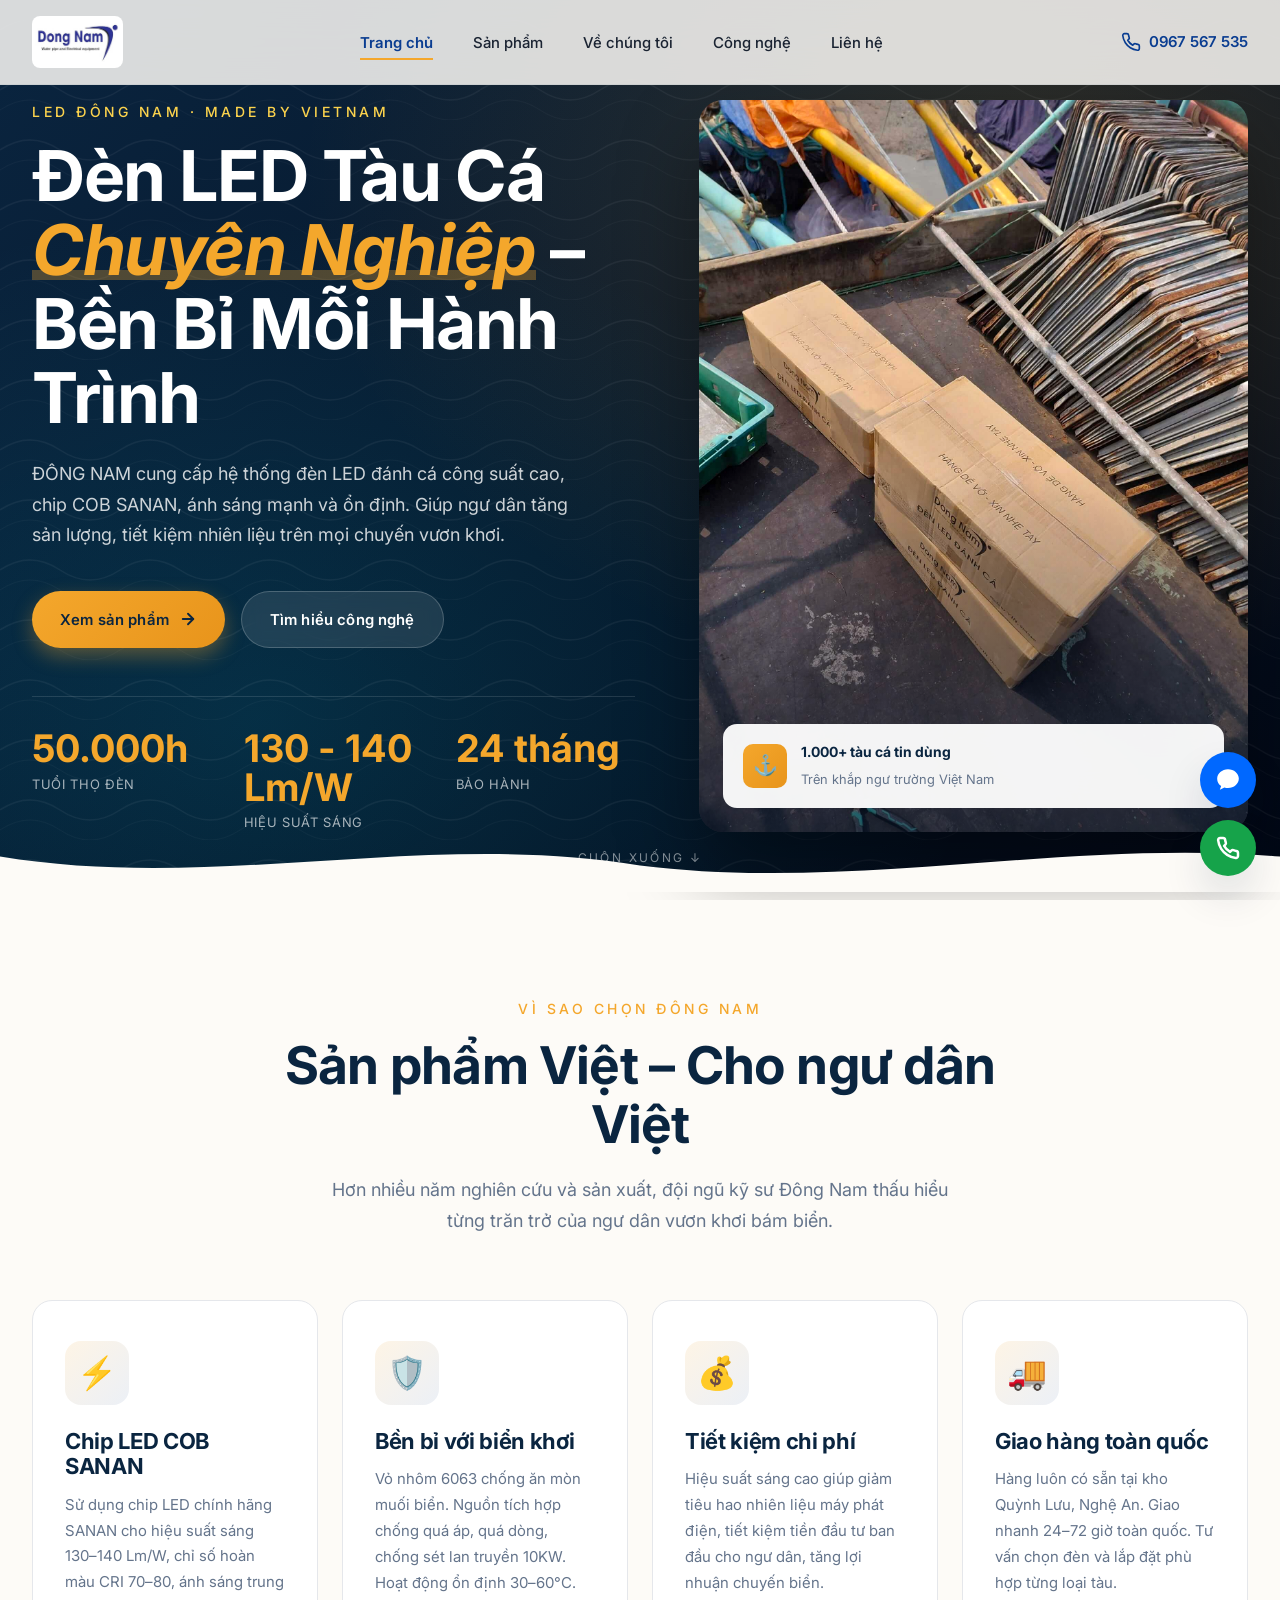
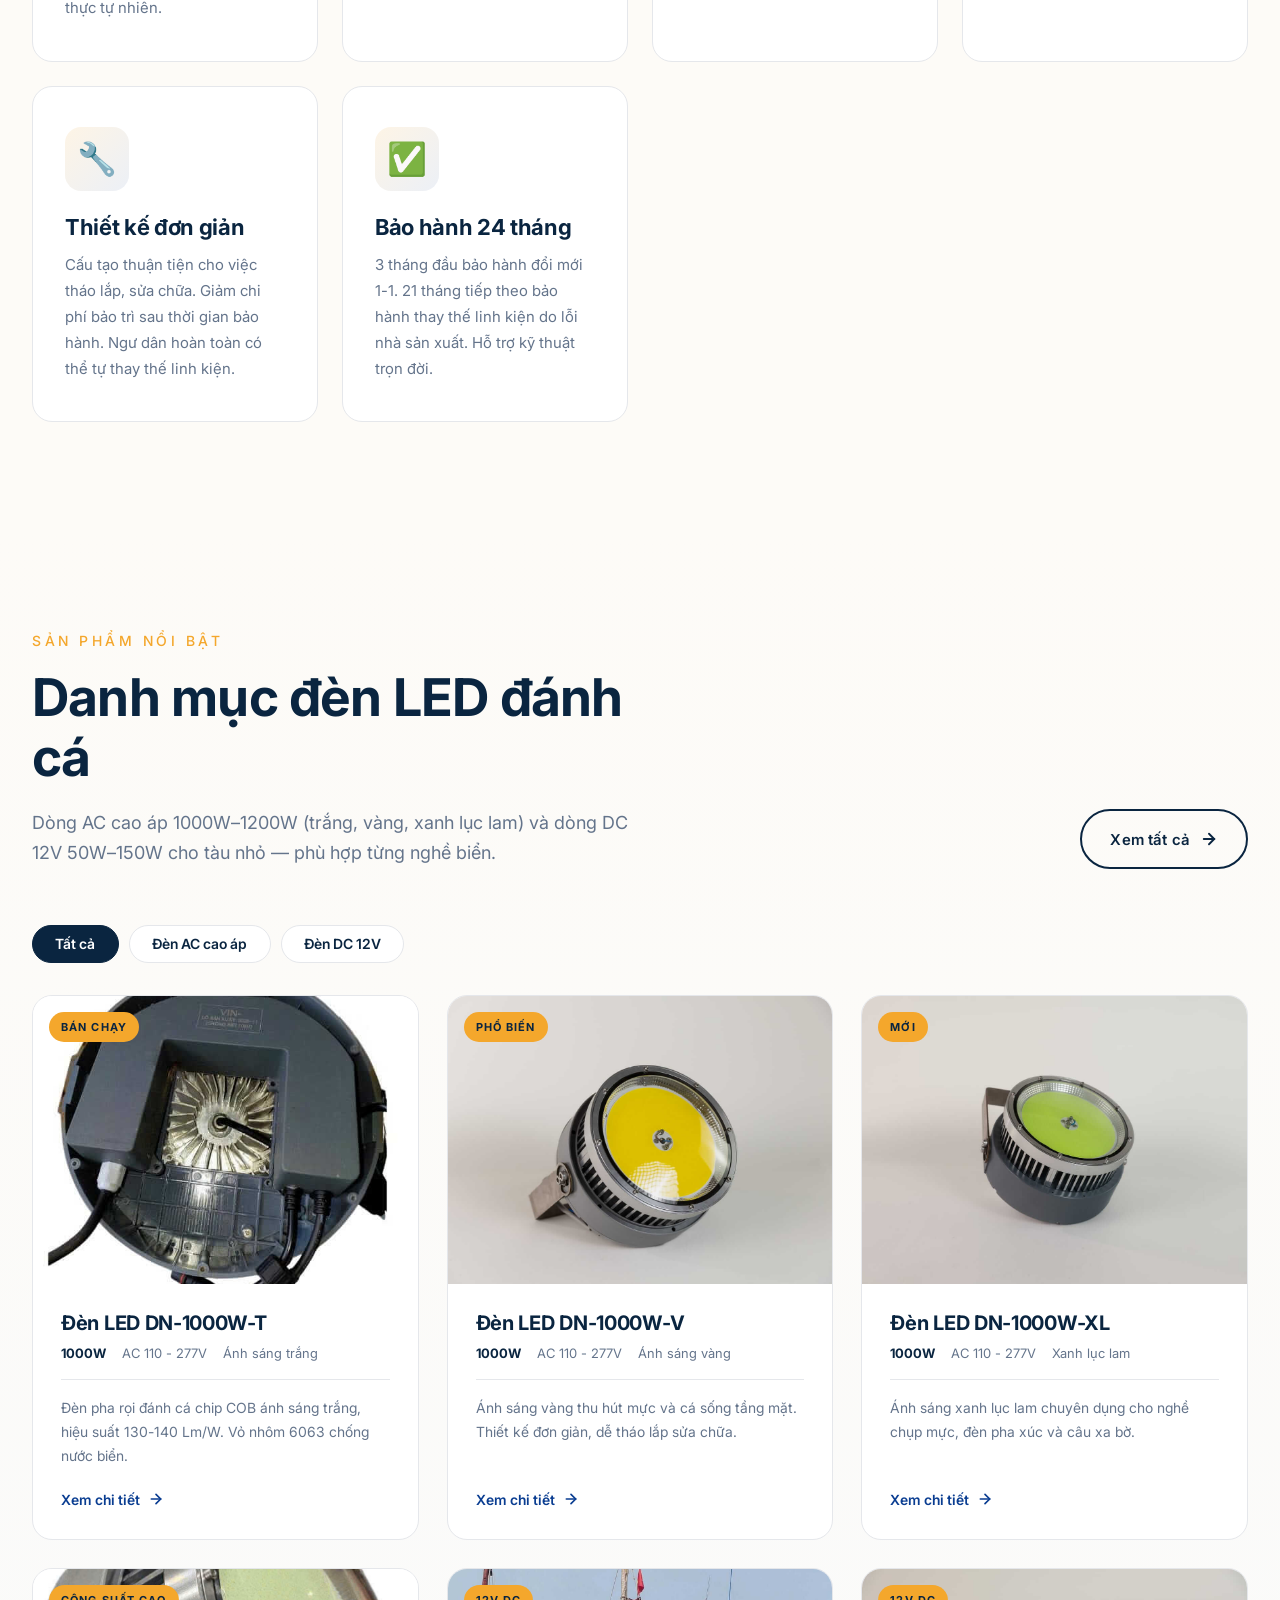
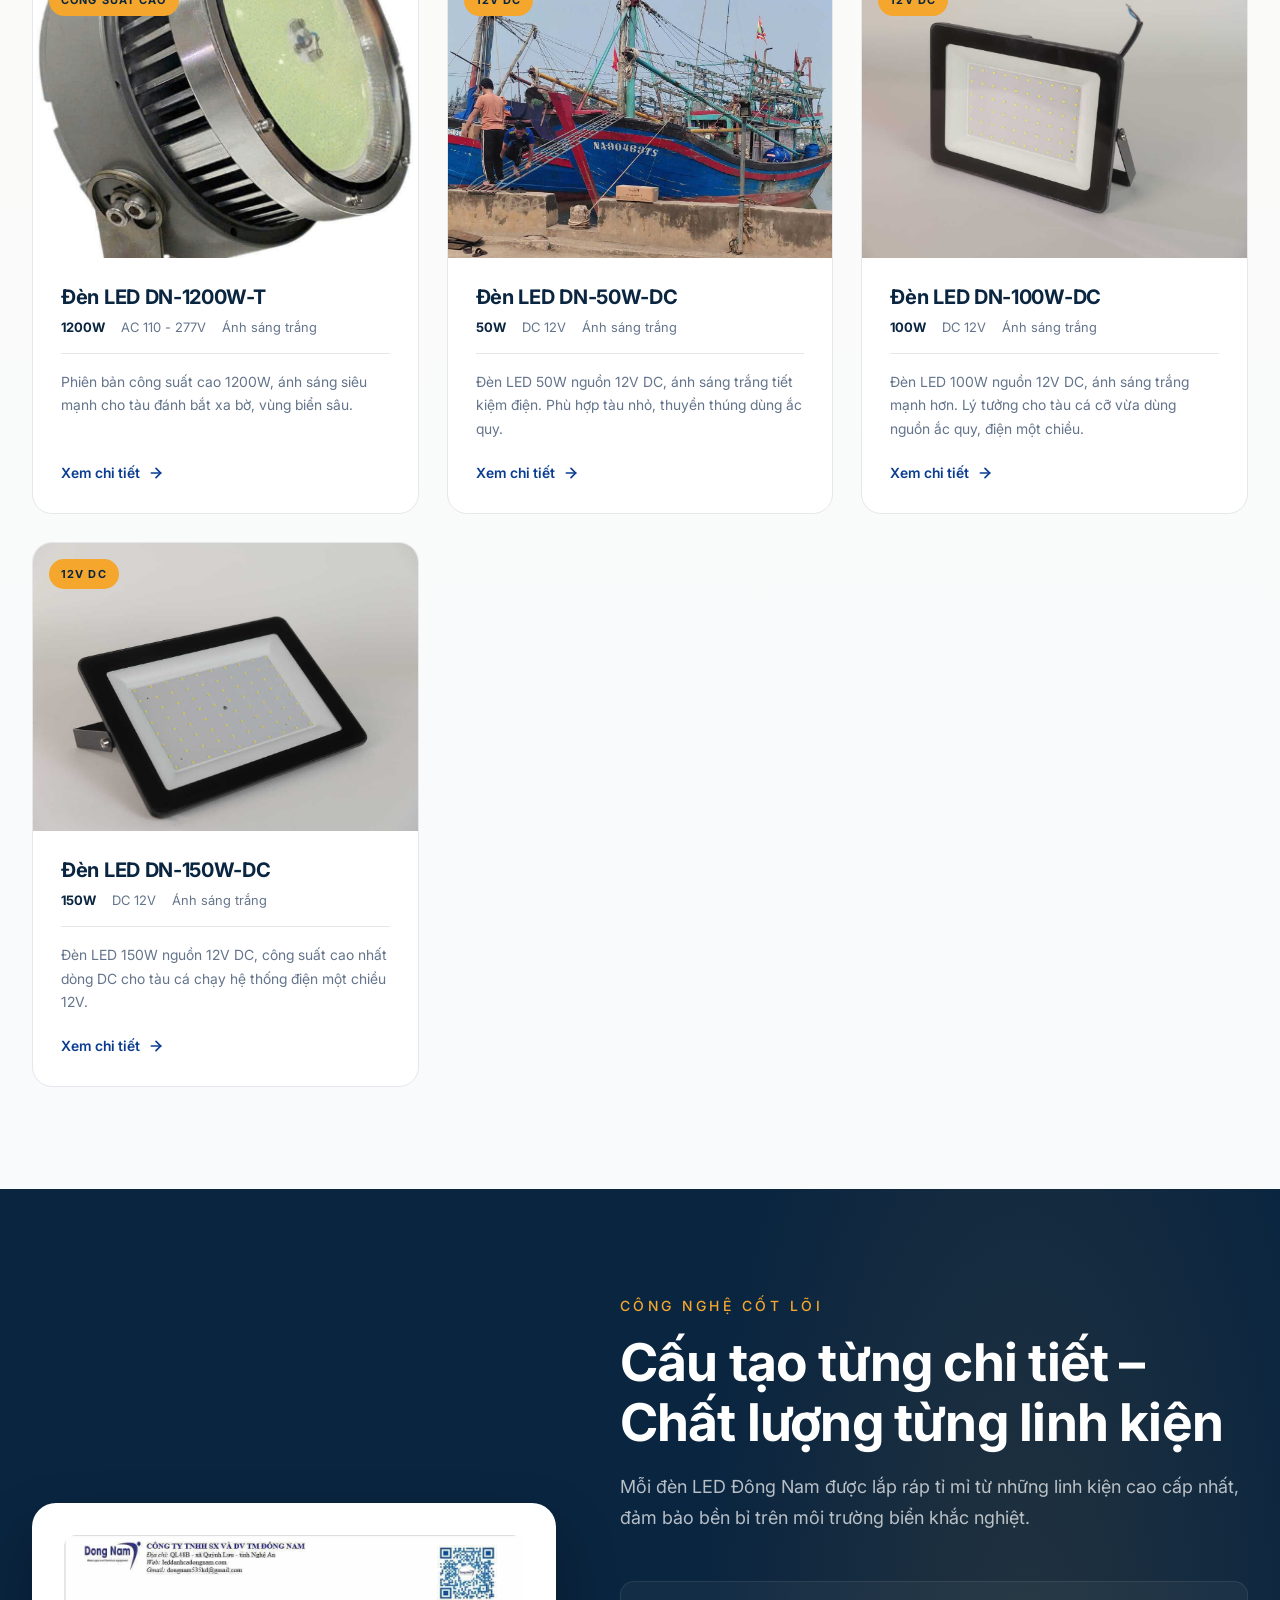
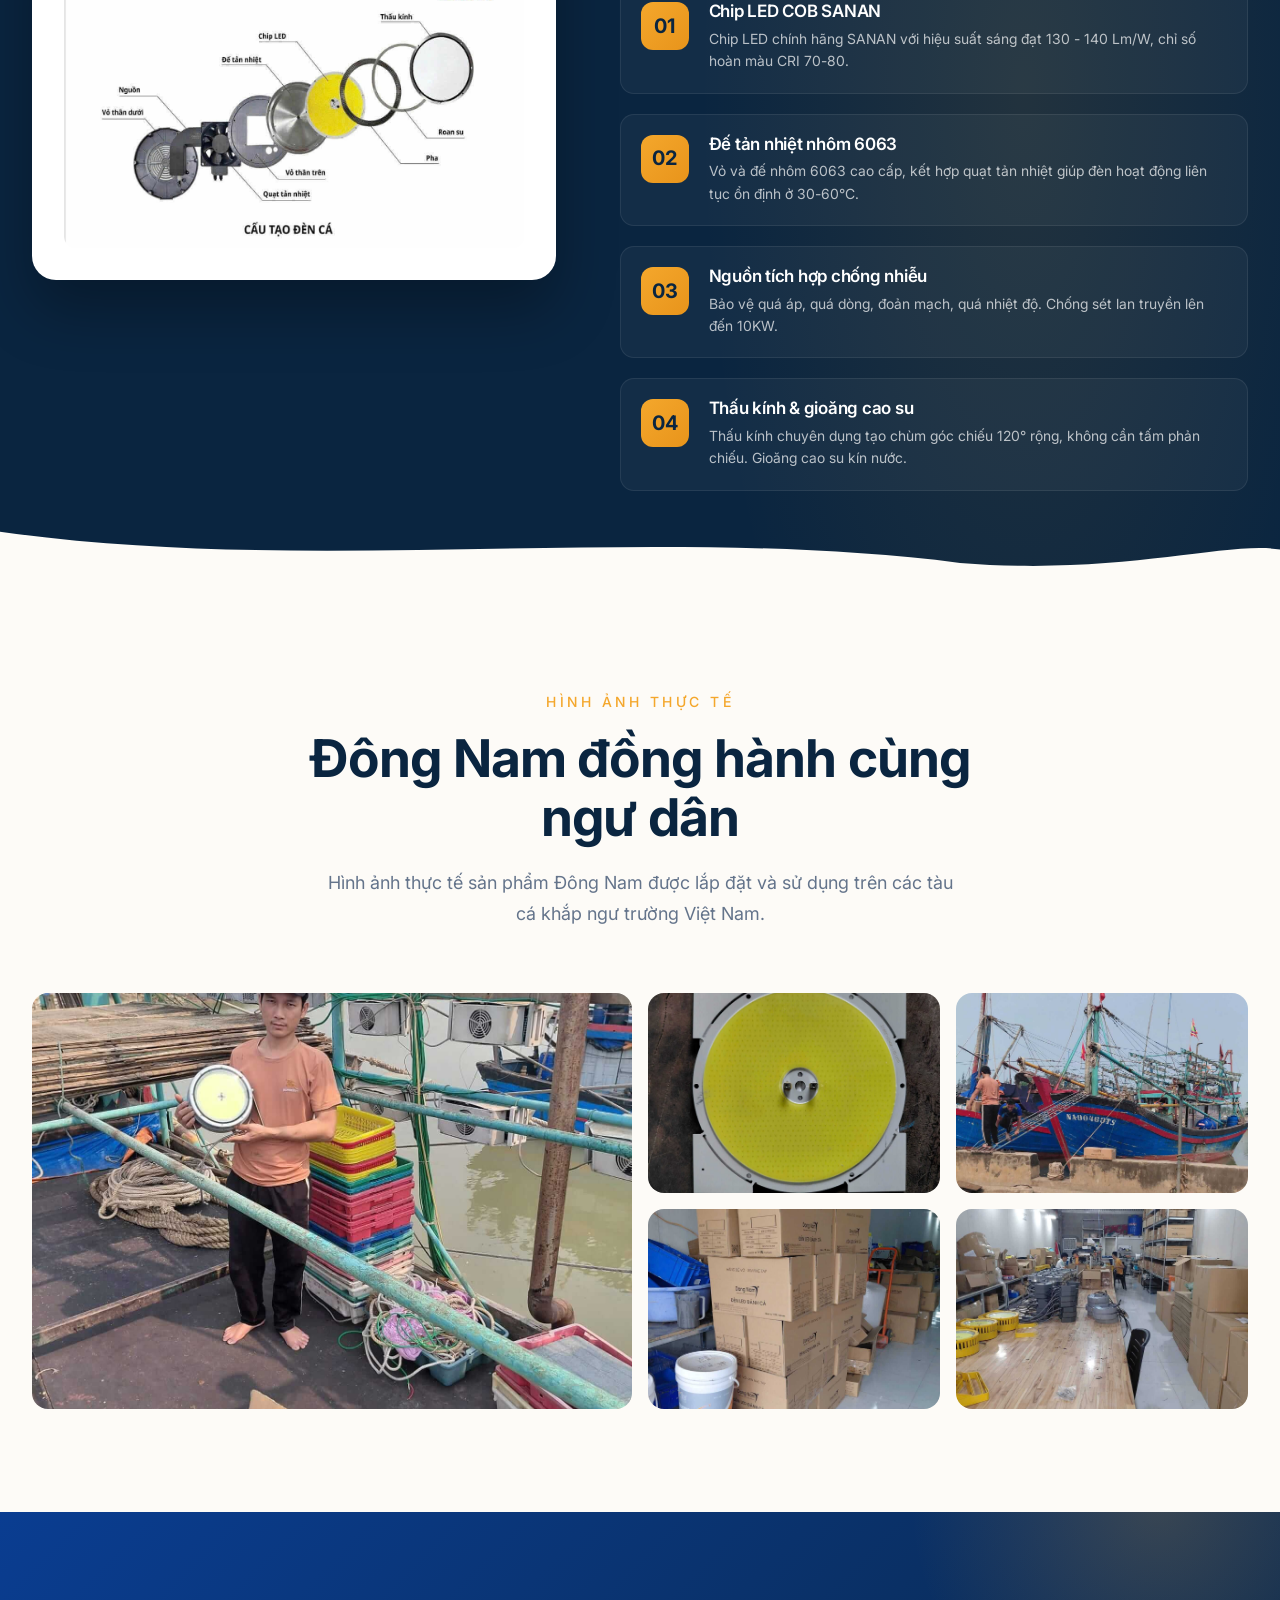
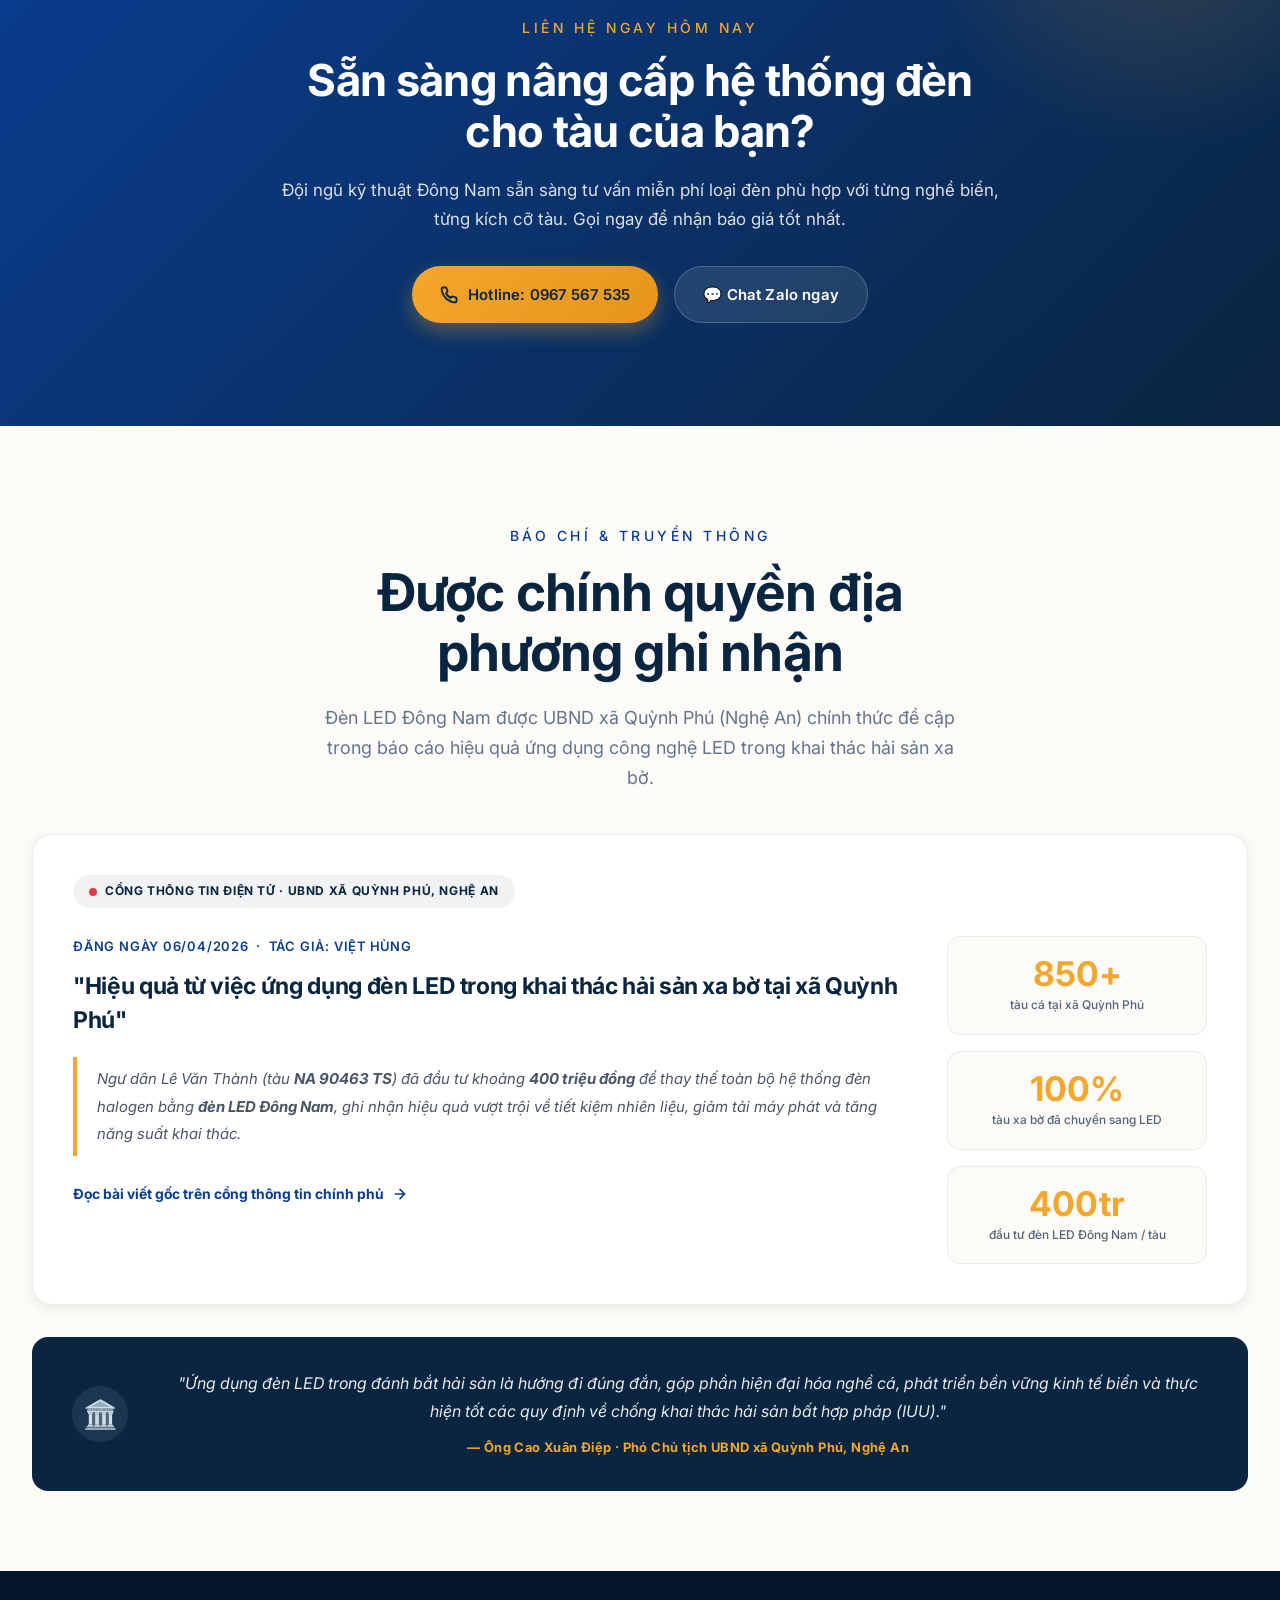
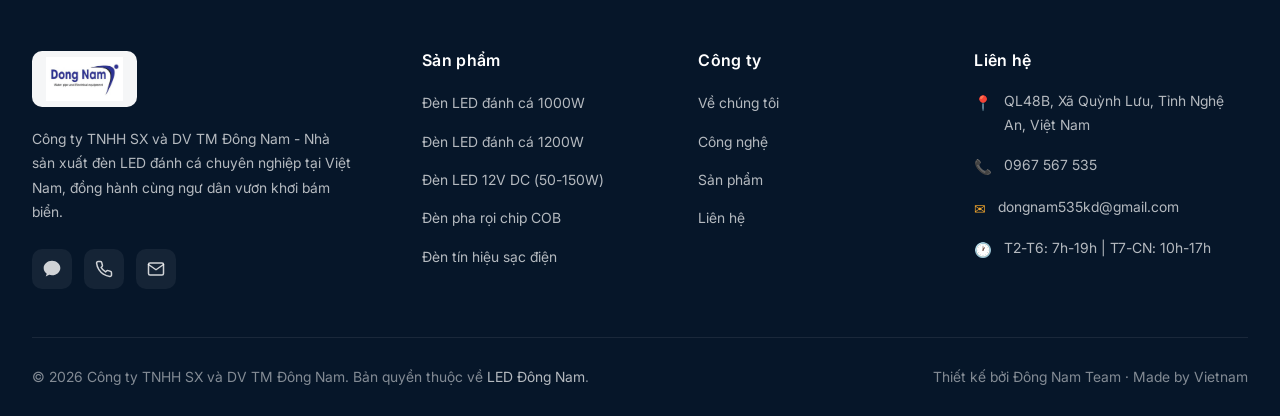
==== commit 3b5c2296: "fix performance desktop" ====
--- a/index.html
+++ b/index.html
@@ -2,6 +2,10 @@
 <html lang="vi">
   <head>
     <meta charset="UTF-8" />
+    <meta
+      http-equiv="Content-Security-Policy"
+      content="default-src 'self'; base-uri 'self'; object-src 'none'; script-src 'self'; style-src 'self' 'unsafe-inline'; img-src 'self' data:; font-src 'self'; connect-src 'self'; frame-src https://www.google.com; form-action 'self'; upgrade-insecure-requests"
+    />
     <meta name="viewport" content="width=device-width, initial-scale=1.0" />
 
     <!-- Primary Meta Tags -->
--- a/assets/css/style.css
+++ b/assets/css/style.css
@@ -1698,6 +1698,50 @@
   border: none;
 }
 
+/* Map facade (click-to-load, tránh third-party cookies khi tải trang) */
+.map-facade {
+  width: 100%;
+  height: 100%;
+  display: flex;
+  align-items: center;
+  justify-content: center;
+  text-align: center;
+  cursor: pointer;
+  background: linear-gradient(135deg, #0a2540 0%, #0a3d91 100%);
+  color: #fff;
+}
+
+.map-facade-inner {
+  display: flex;
+  flex-direction: column;
+  align-items: center;
+  gap: 0.5rem;
+  padding: 1.5rem;
+  max-width: 420px;
+}
+
+.map-facade-inner svg {
+  color: #f4a72c;
+}
+
+.map-facade-inner strong {
+  font-size: 1.15rem;
+}
+
+.map-facade-inner span {
+  opacity: 0.85;
+}
+
+.map-facade-btn {
+  margin-top: 0.75rem;
+}
+
+.map-facade-inner small {
+  margin-top: 0.25rem;
+  font-size: 0.78rem;
+  opacity: 0.7;
+}
+
 /* ========================================
    ANIMATIONS
    ======================================== */
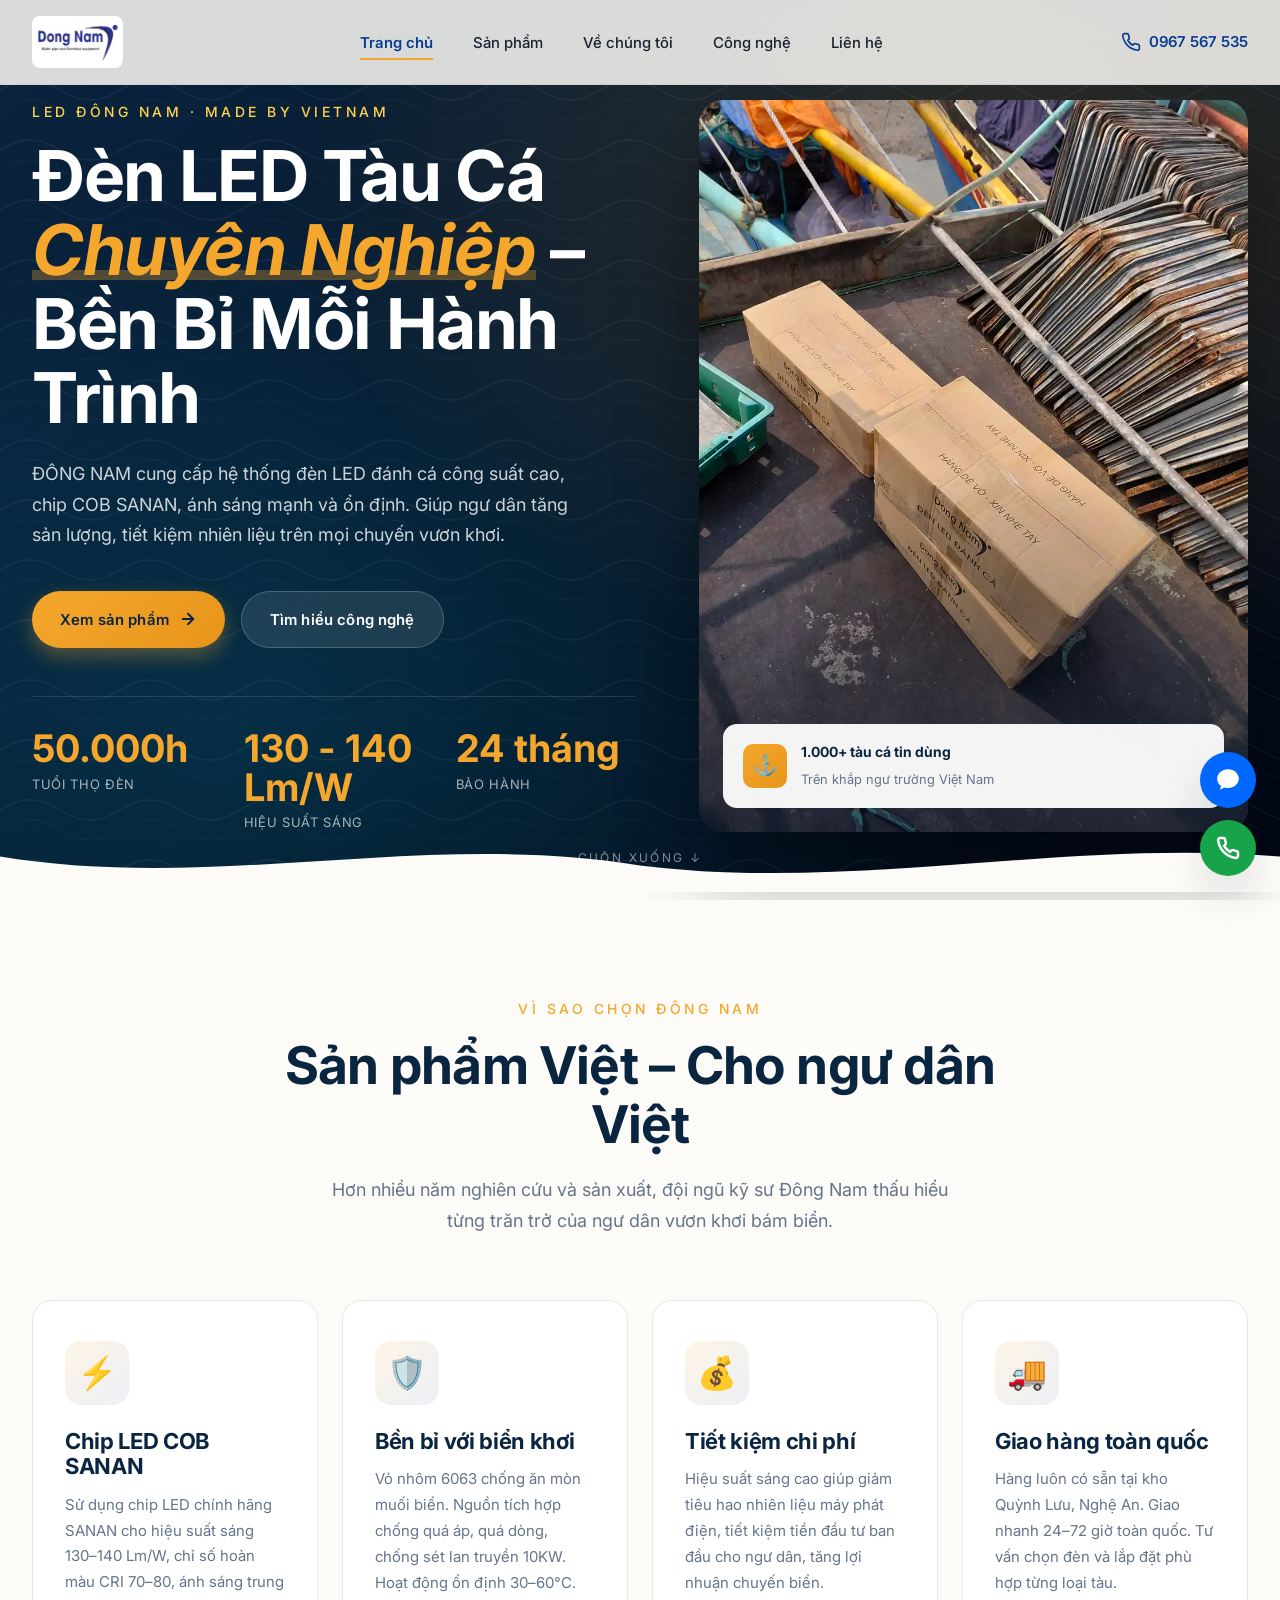
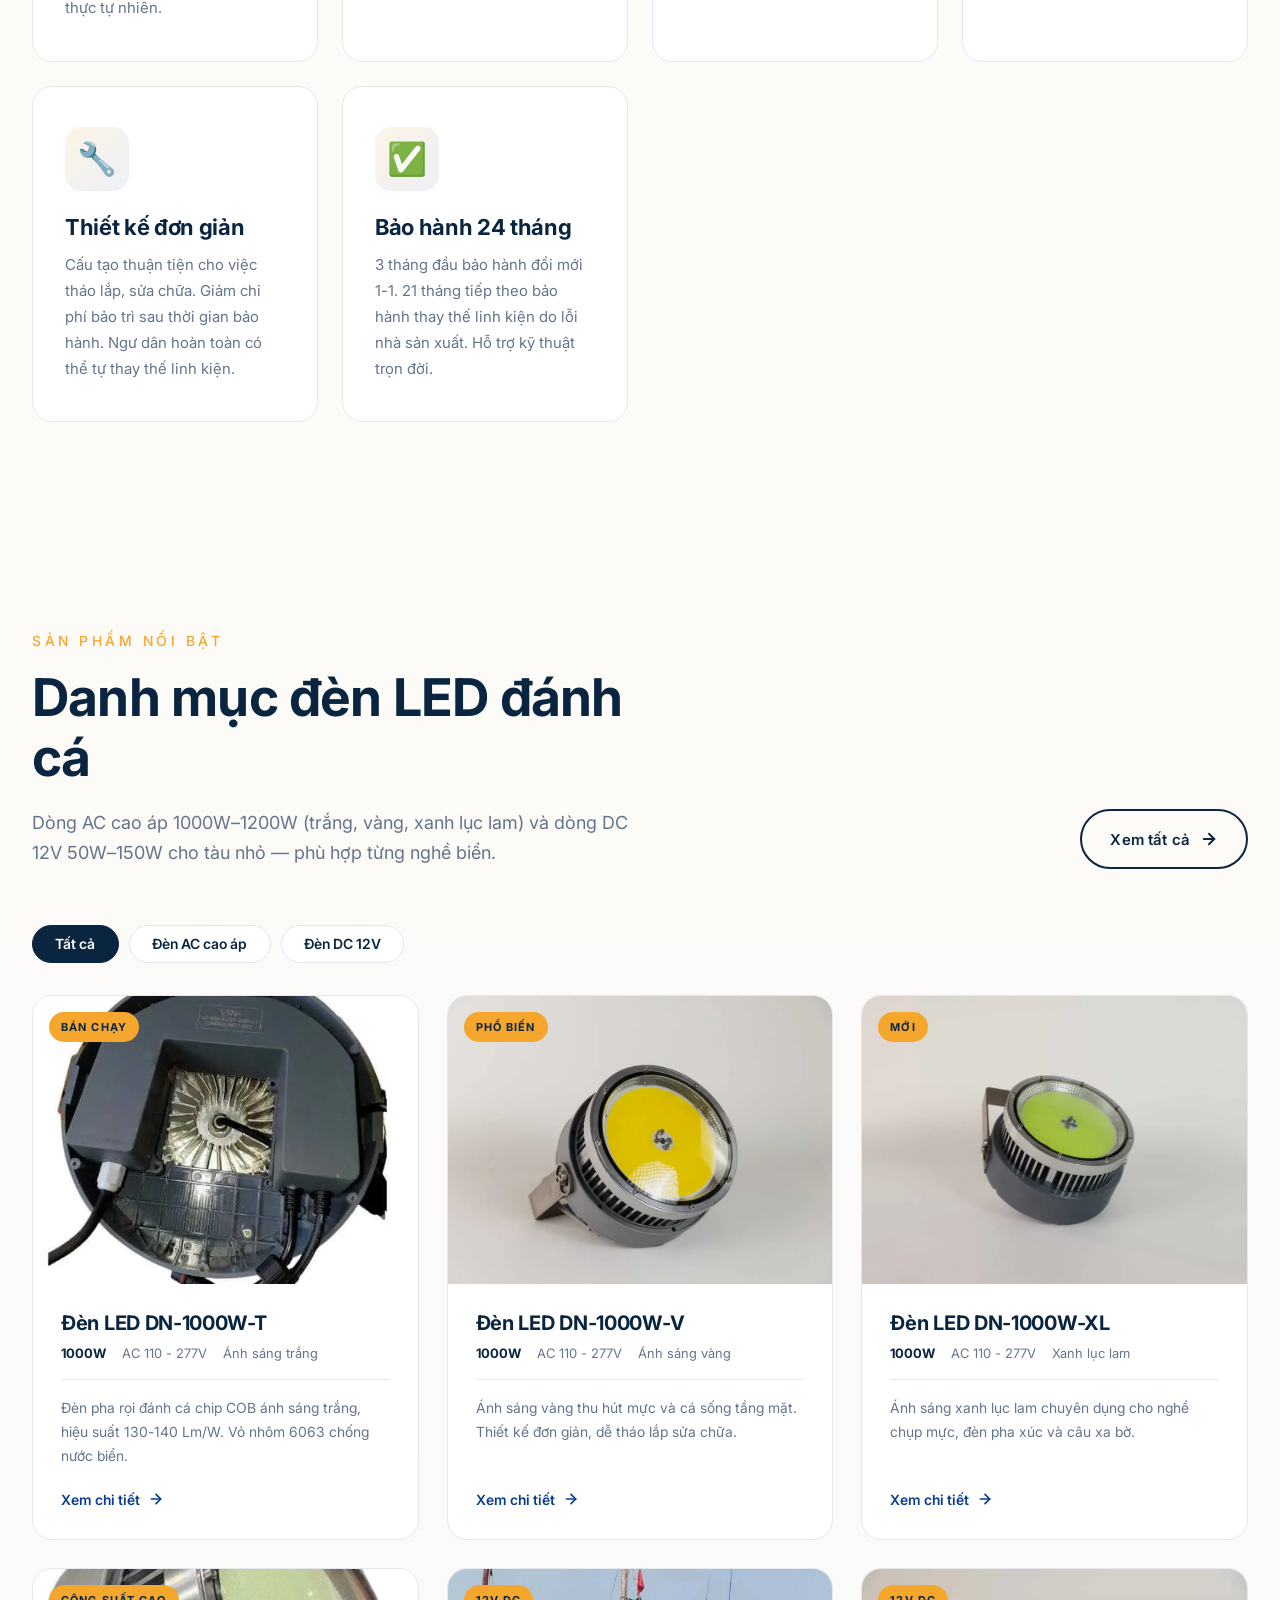
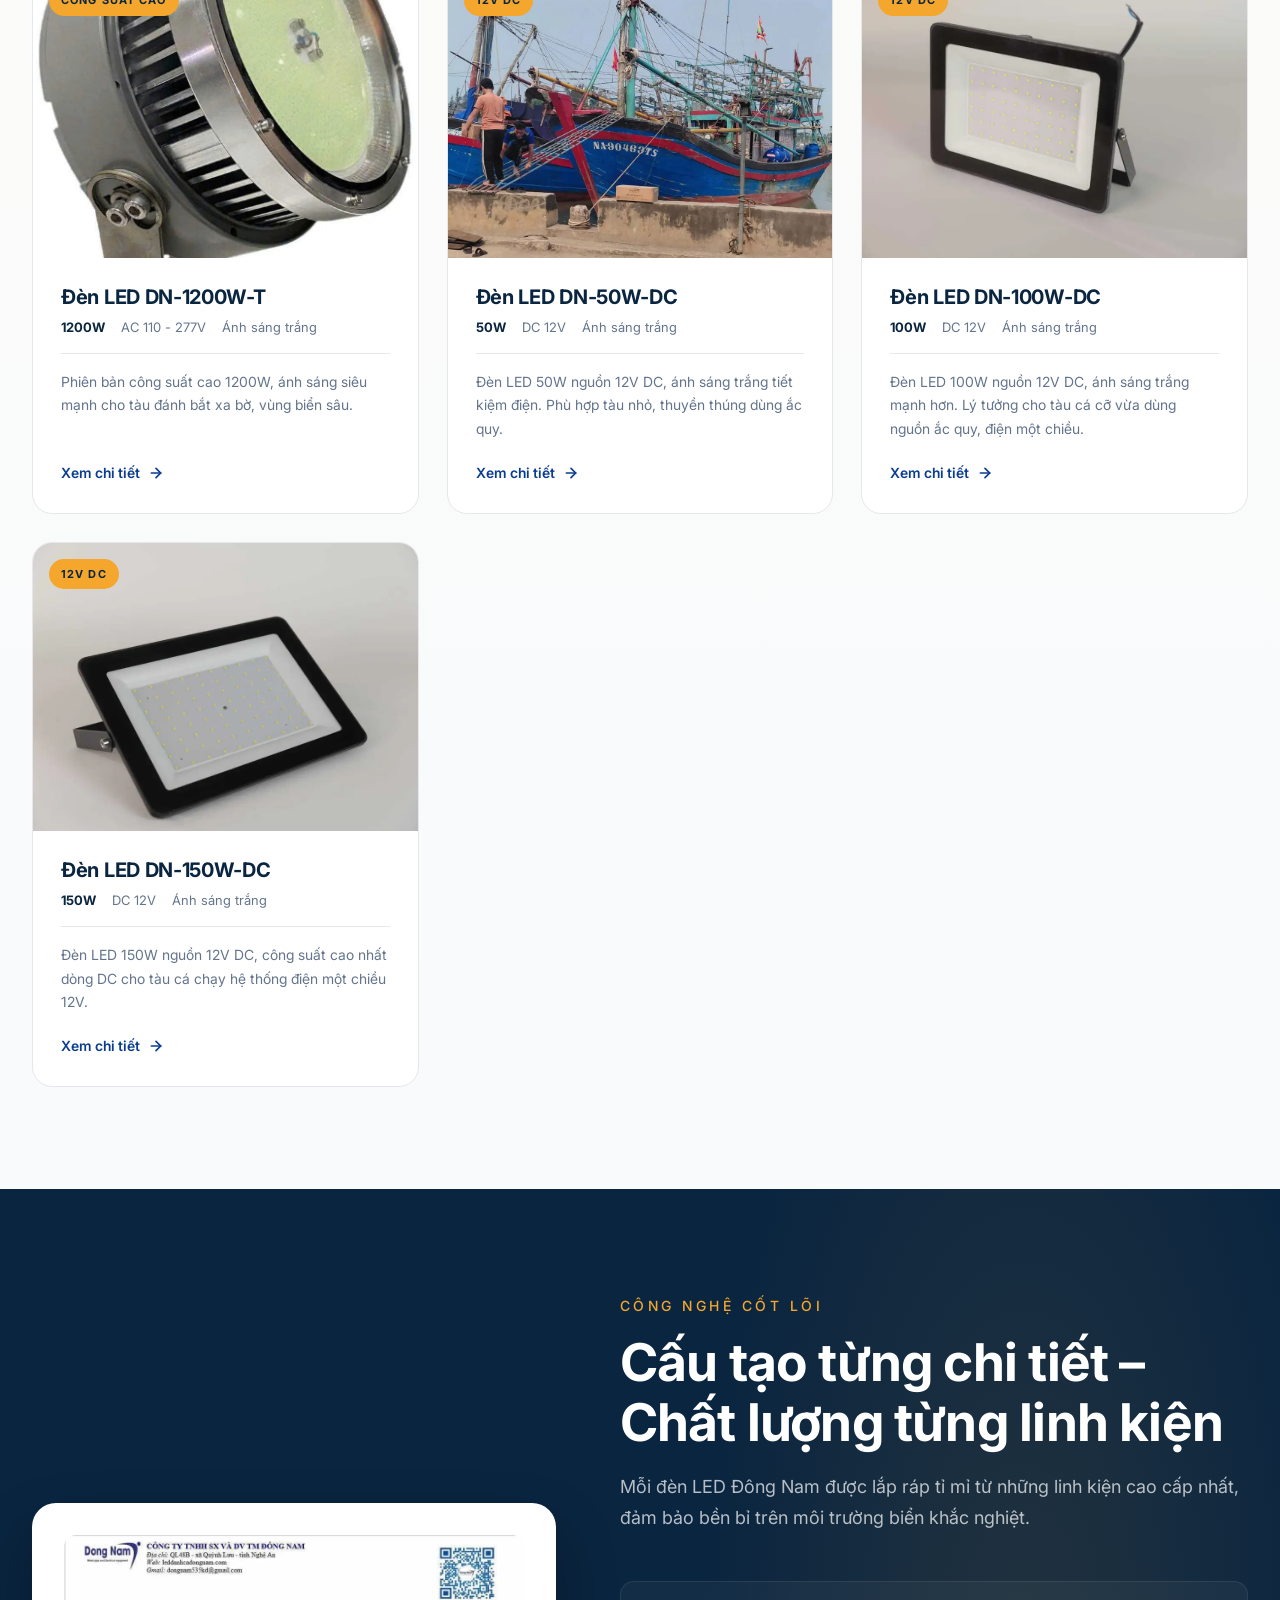
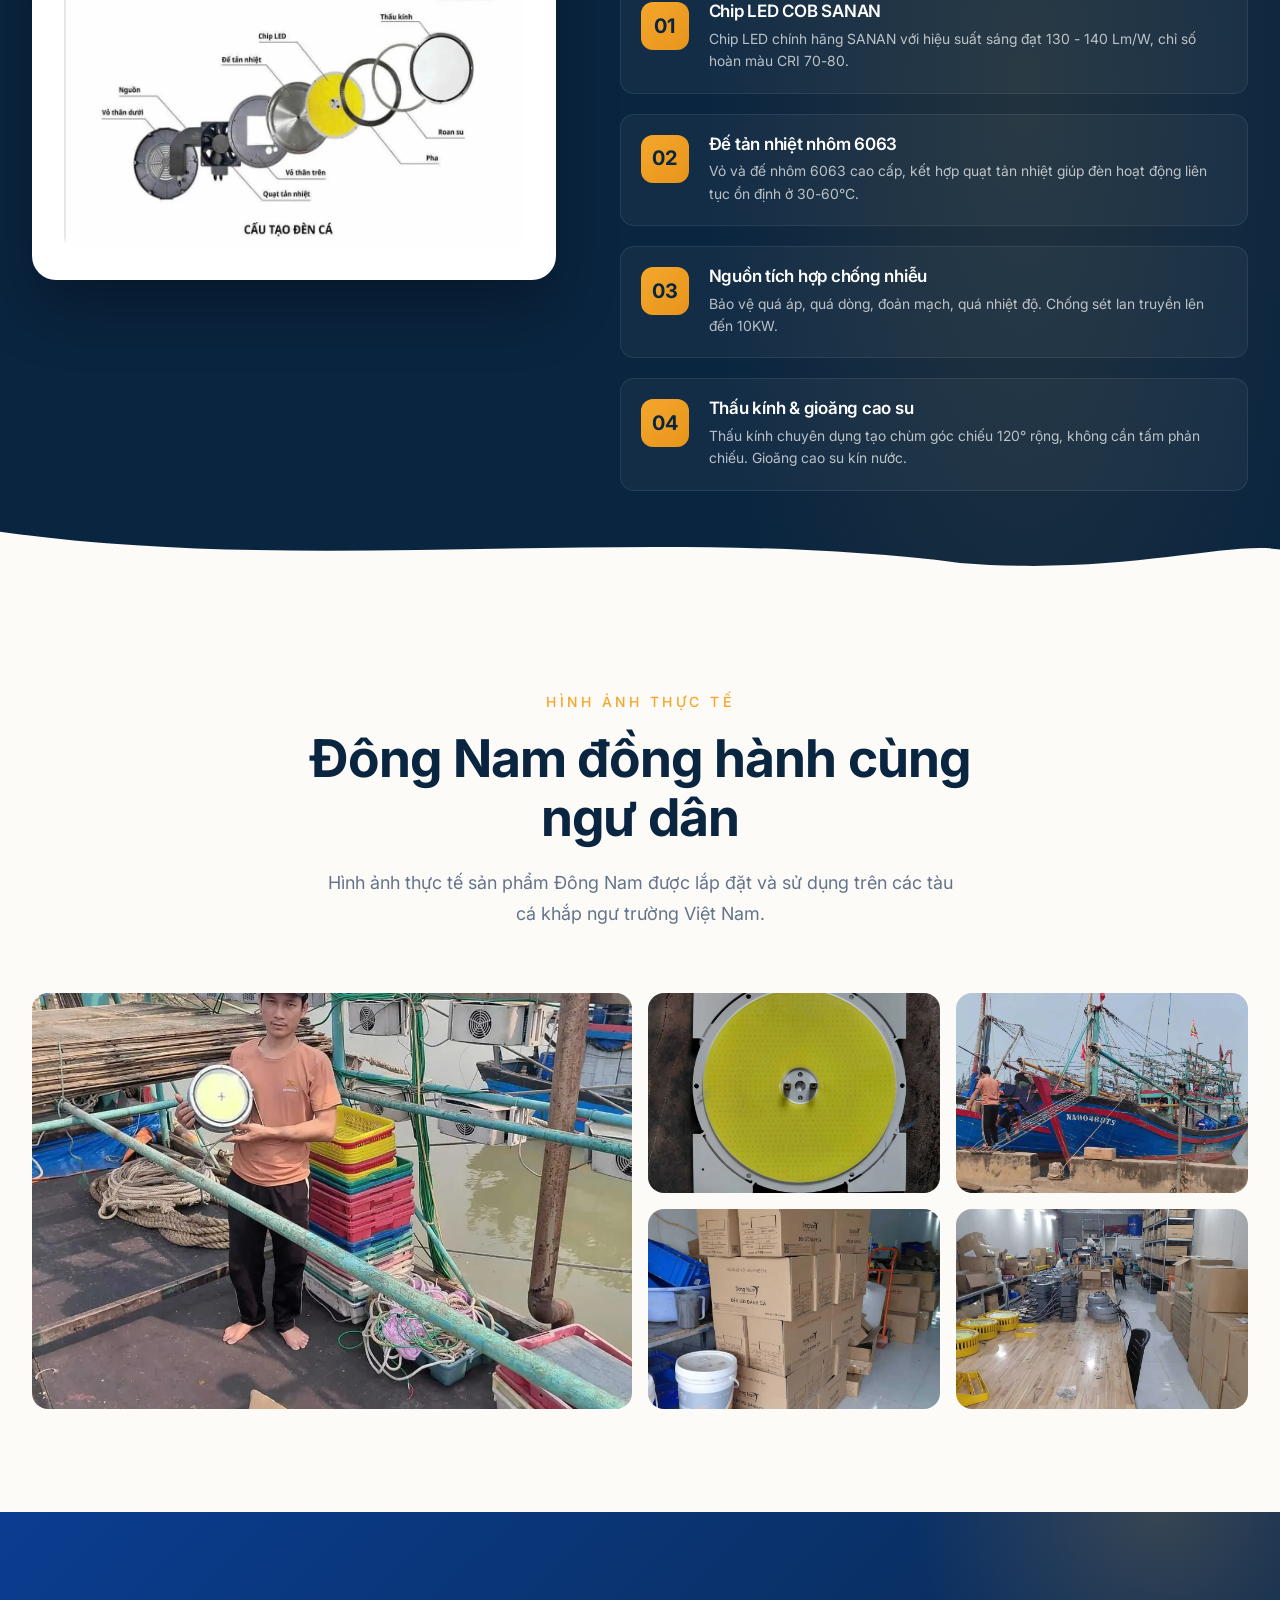
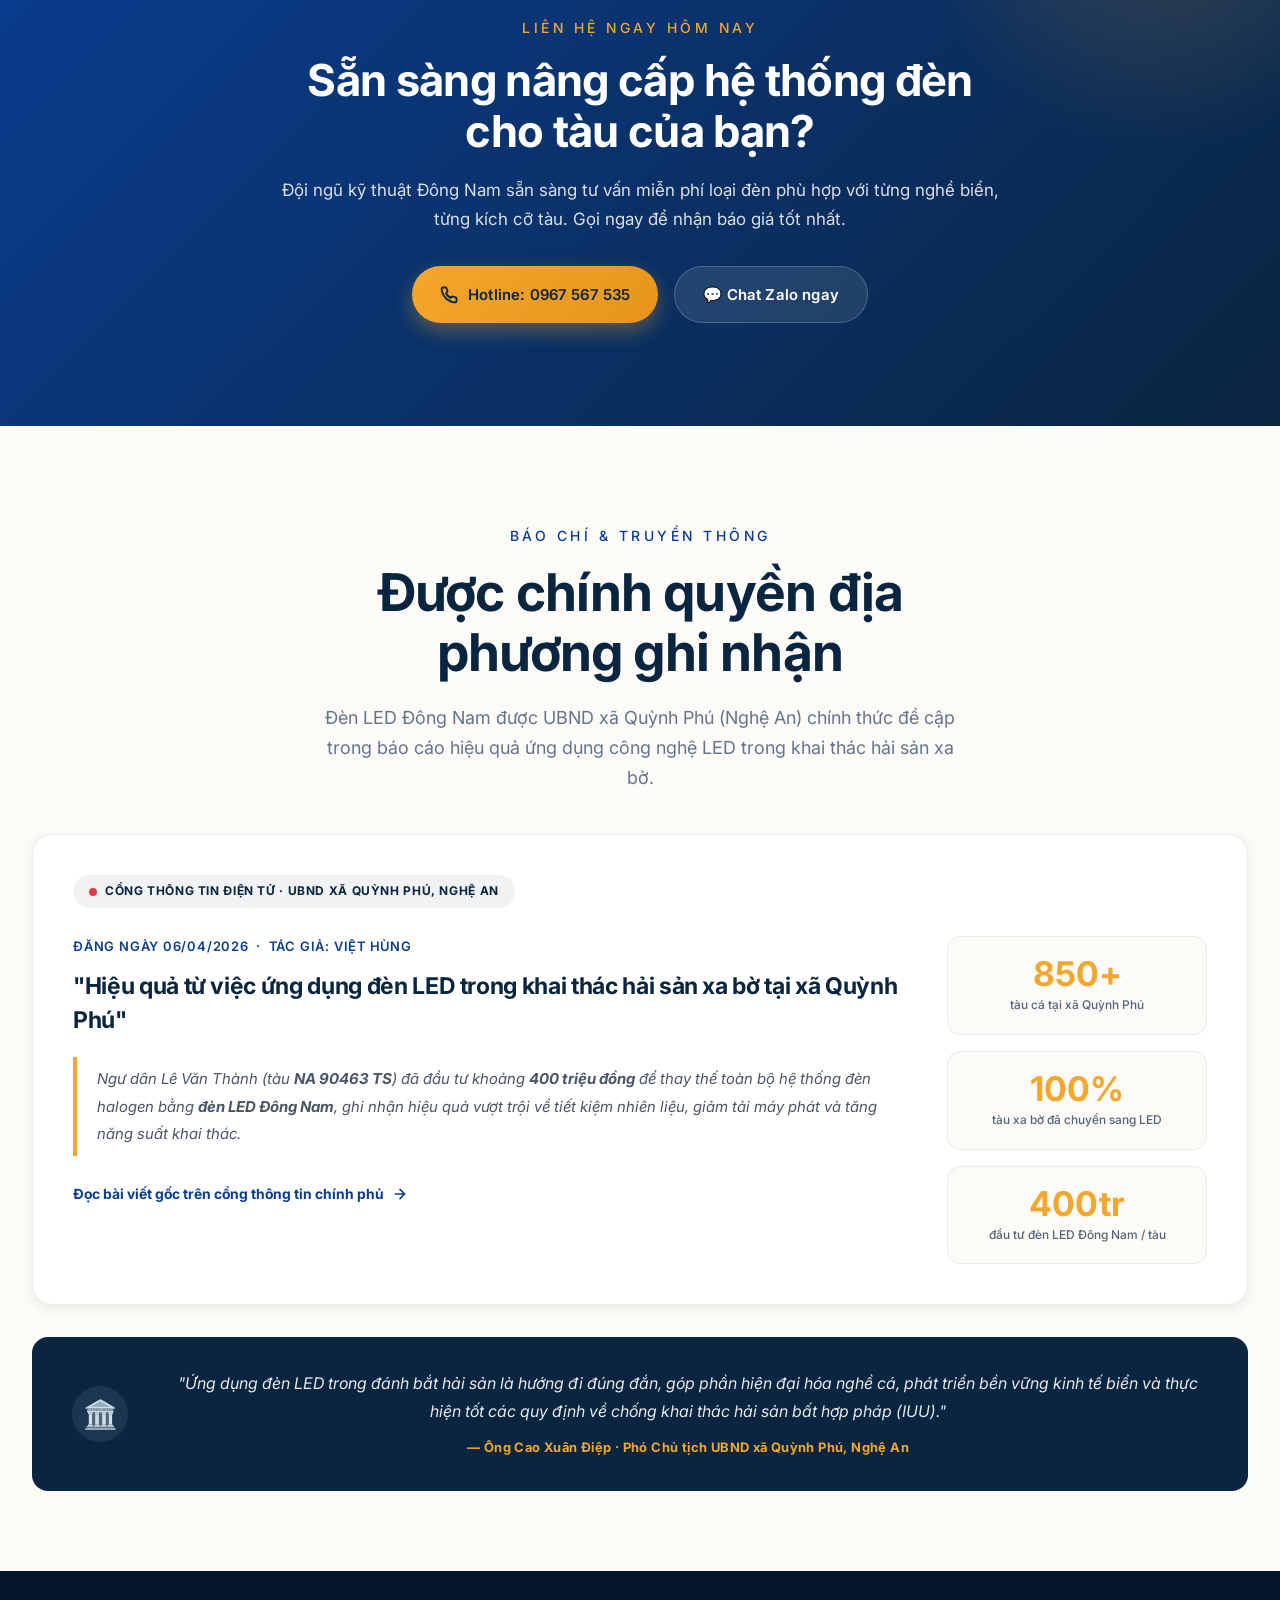
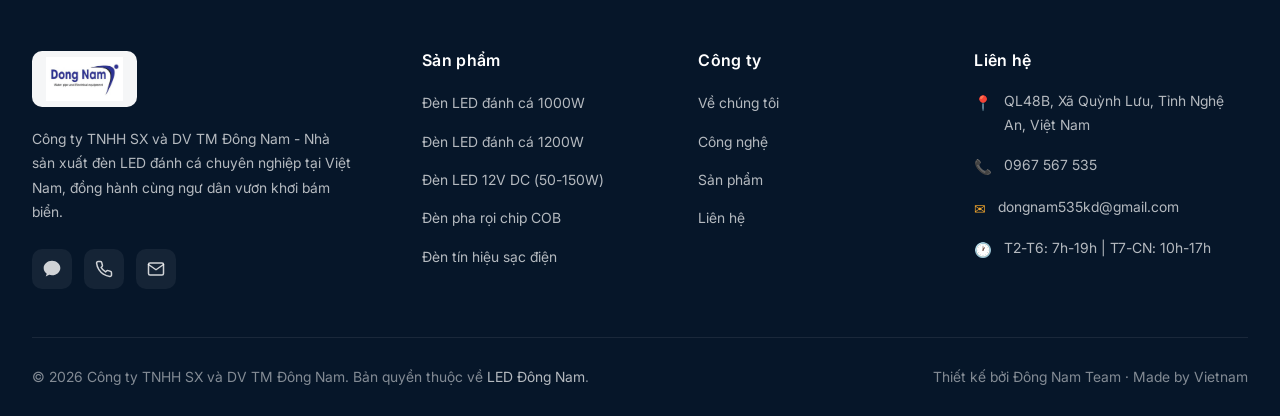
==== commit 743f6260: "fix performance" ====
--- a/index.html
+++ b/index.html
@@ -94,7 +94,8 @@
     <link
       rel="preload"
       as="image"
-      href="assets/images/ngu-dan-2.jpg"
+      href="assets/images/ngu-dan-2.webp"
+      type="image/webp"
       fetchpriority="high"
     />
 
@@ -233,7 +234,7 @@
     <section class="hero" id="trang-chu">
       <div class="container">
         <div class="hero-grid">
-          <div class="hero-content fade-in">
+          <div class="hero-content">
             <span class="eyebrow">LED Đông Nam · Made By Vietnam</span>
             <h1 class="hero-title">
               Đèn LED Tàu Cá <span class="highlight">Chuyên Nghiệp</span> – Bền
@@ -283,23 +284,22 @@
             </div>
           </div>
 
-          <div class="hero-visual fade-in">
-            <img
-              src="assets/images/ngu-dan-2.jpg"
-              alt="Ngư dân kiểm tra đèn LED Đông Nam trên tàu cá"
-              width="780"
-              height="520"
-              fetchpriority="high"
-              decoding="sync"
-            />
-            <!-- <img
-              src="./assets/images/tong-hop.jpg"
-              alt="Ngư dân kiểm tra đèn LED Đông Nam trên tàu cá"
-              width="780"
-              height="520"
-              fetchpriority="high"
-              decoding="sync"
-            /> -->
+          <div class="hero-visual">
+            <picture>
+              <source
+                srcset="assets/images/ngu-dan-2.webp"
+                type="image/webp"
+              />
+              <img
+                src="assets/images/ngu-dan-2.jpg"
+                alt="Ngư dân kiểm tra đèn LED Đông Nam trên tàu cá"
+                width="780"
+                height="520"
+                fetchpriority="high"
+                decoding="async"
+              />
+            </picture>
+
             <div class="hero-badge">
               <div class="hero-badge-icon">⚓</div>
               <div class="hero-badge-text">
@@ -465,7 +465,7 @@
             <div class="product-image">
               <span class="product-tag">Bán chạy</span>
               <img
-                src="assets/images/san-pham-hoan-thien.jpg"
+                src="assets/images/san-pham-hoan-thien.webp"
                 alt="Đèn LED đánh cá DN-1000W-T ánh sáng trắng"
                 width="600"
                 height="450"
@@ -507,7 +507,7 @@
             <div class="product-image">
               <span class="product-tag">Phổ biến</span>
               <img
-                src="assets/images/chip-led-vang.jpg"
+                src="assets/images/chip-led-vang.webp"
                 alt="Đèn LED đánh cá DN-1000W-V ánh sáng vàng"
                 width="600"
                 height="450"
@@ -549,7 +549,7 @@
             <div class="product-image">
               <span class="product-tag">Mới</span>
               <img
-                src="assets/images/chip-led-xanh.jpg"
+                src="assets/images/chip-led-xanh.webp"
                 alt="Đèn LED đánh cá DN-1000W-XL ánh sáng xanh lục lam"
                 width="600"
                 height="450"
@@ -591,7 +591,7 @@
             <div class="product-image">
               <span class="product-tag">Công suất cao</span>
               <img
-                src="assets/images/vo-den-bac.jpg"
+                src="assets/images/vo-den-bac.webp"
                 alt="Đèn LED đánh cá DN-1200W-T công suất 1200W"
                 width="600"
                 height="450"
@@ -633,7 +633,7 @@
             <div class="product-image">
               <span class="product-tag">12V DC</span>
               <img
-                src="assets/images/hop-san-pham.jpg"
+                src="assets/images/hop-san-pham.webp"
                 alt="Đèn LED đánh cá DN-50W-DC nguồn 12V DC"
                 width="600"
                 height="450"
@@ -675,7 +675,7 @@
             <div class="product-image">
               <span class="product-tag">12V DC</span>
               <img
-                src="assets/images/dc-100w.jpg"
+                src="assets/images/dc-100w.webp"
                 alt="Đèn LED đánh cá DN-100W-DC nguồn 12V DC"
                 width="600"
                 height="450"
@@ -717,7 +717,7 @@
             <div class="product-image">
               <span class="product-tag">12V DC</span>
               <img
-                src="assets/images/dc-150w.jpg"
+                src="assets/images/dc-150w.webp"
                 alt="Đèn LED đánh cá DN-150W-DC nguồn 12V DC"
                 width="600"
                 height="450"
@@ -764,7 +764,7 @@
         <div class="tech-grid">
           <div class="tech-image fade-in">
             <img
-              src="assets/images/hero-tau-ca.jpg"
+              src="assets/images/hero-tau-ca.webp"
               alt="Cấu tạo chi tiết đèn LED đánh cá Đông Nam"
               width="680"
               height="510"
@@ -861,7 +861,7 @@
         <div class="gallery-grid">
           <div class="gallery-item fade-in">
             <img
-              src="assets/images/ngu-dan-1.jpg"
+              src="assets/images/ngu-dan-1.webp"
               alt="Ngư dân cầm đèn LED Đông Nam trên tàu cá"
               width="600"
               height="450"
@@ -871,7 +871,7 @@
           </div>
           <div class="gallery-item fade-in">
             <img
-              src="assets/images/tau-ca-cang.jpg"
+              src="assets/images/tau-ca-cang.webp"
               alt="Tàu cá NA-90463-TS sử dụng đèn LED Đông Nam"
               width="600"
               height="450"
@@ -881,7 +881,7 @@
           </div>
           <div class="gallery-item fade-in">
             <img
-              src="assets/images/hop-san-pham.jpg"
+              src="assets/images/hop-san-pham.webp"
               alt="Hộp đóng gói đèn LED đánh cá Đông Nam"
               width="600"
               height="450"
@@ -891,7 +891,7 @@
           </div>
           <div class="gallery-item fade-in">
             <img
-              src="assets/images/lap-rap.jpg"
+              src="assets/images/lap-rap.webp"
               alt="Đèn LED đánh cá được lắp ráp tại xưởng Đông Nam"
               width="600"
               height="450"
@@ -901,7 +901,7 @@
           </div>
           <div class="gallery-item fade-in">
             <img
-              src="assets/images/kho-hang.jpg"
+              src="assets/images/kho-hang.webp"
               alt="Kho hàng đèn LED đánh cá Đông Nam tại Nghệ An"
               width="600"
               height="450"
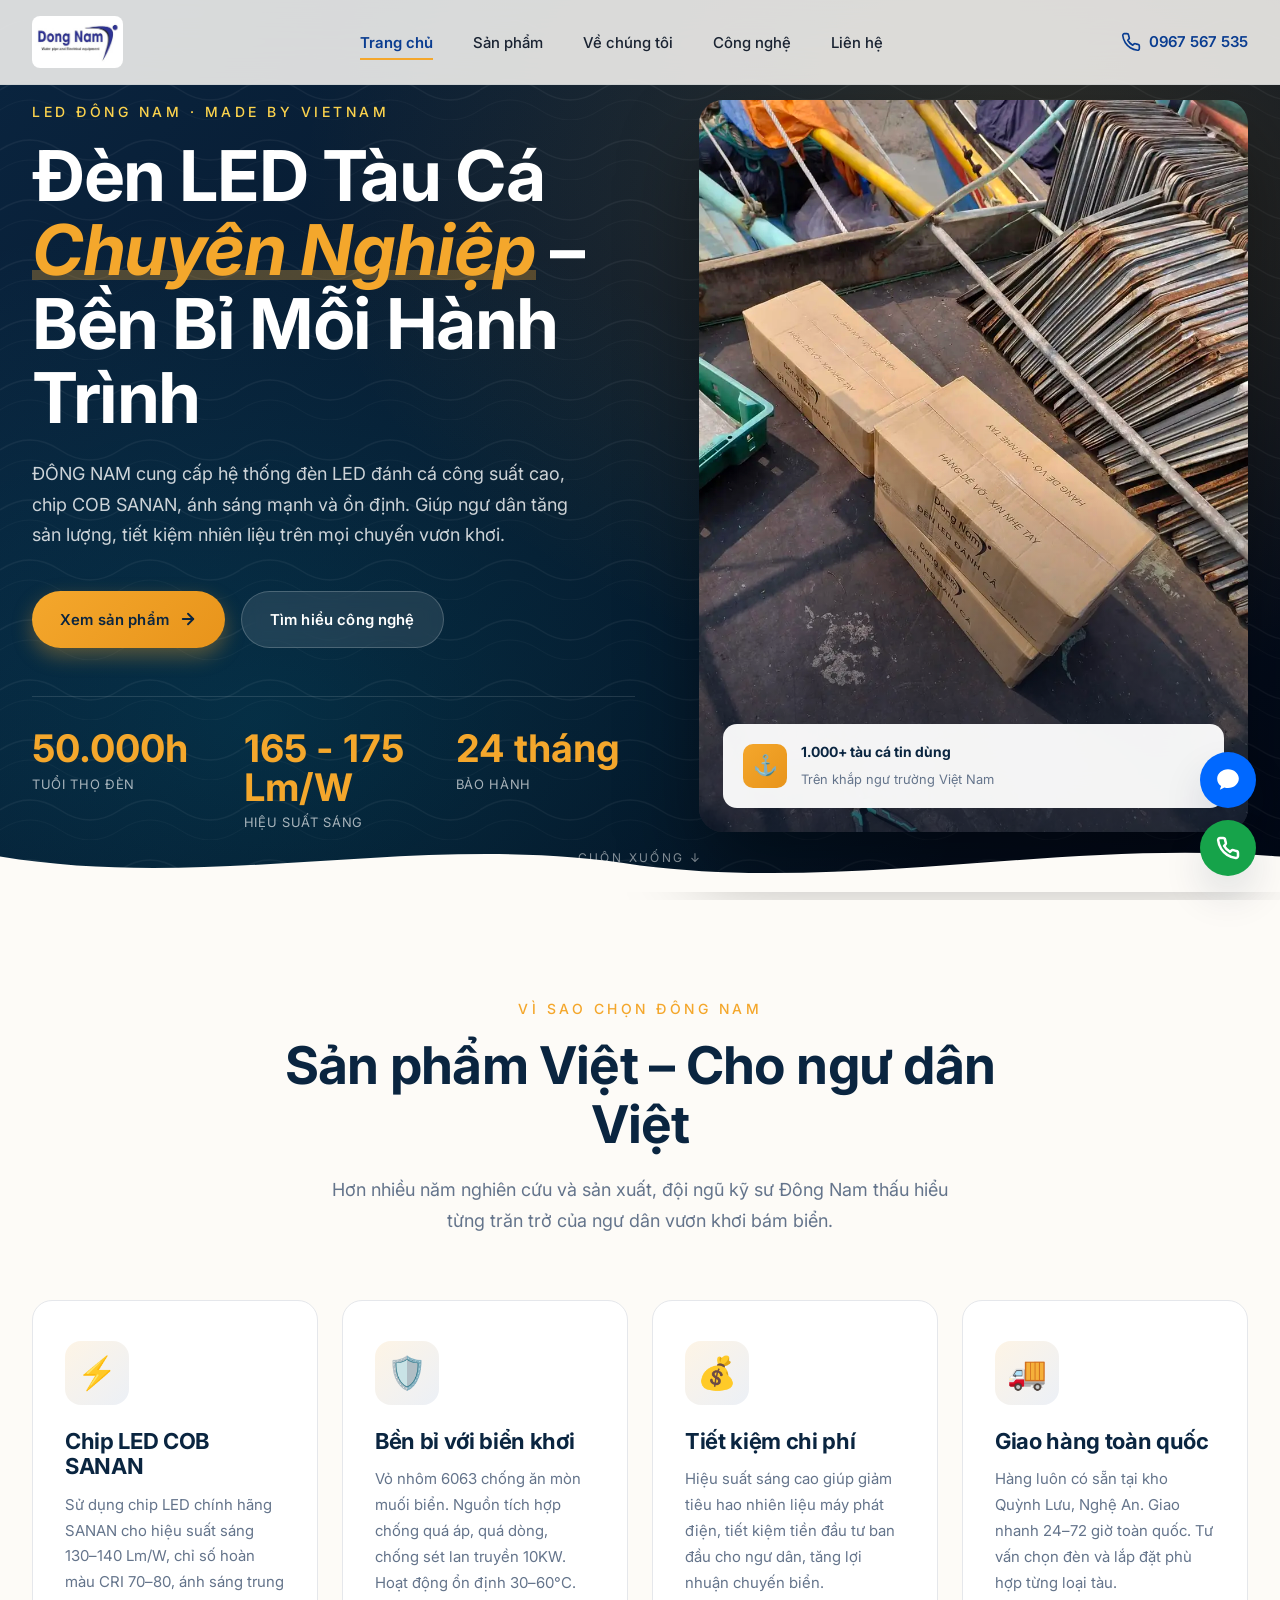
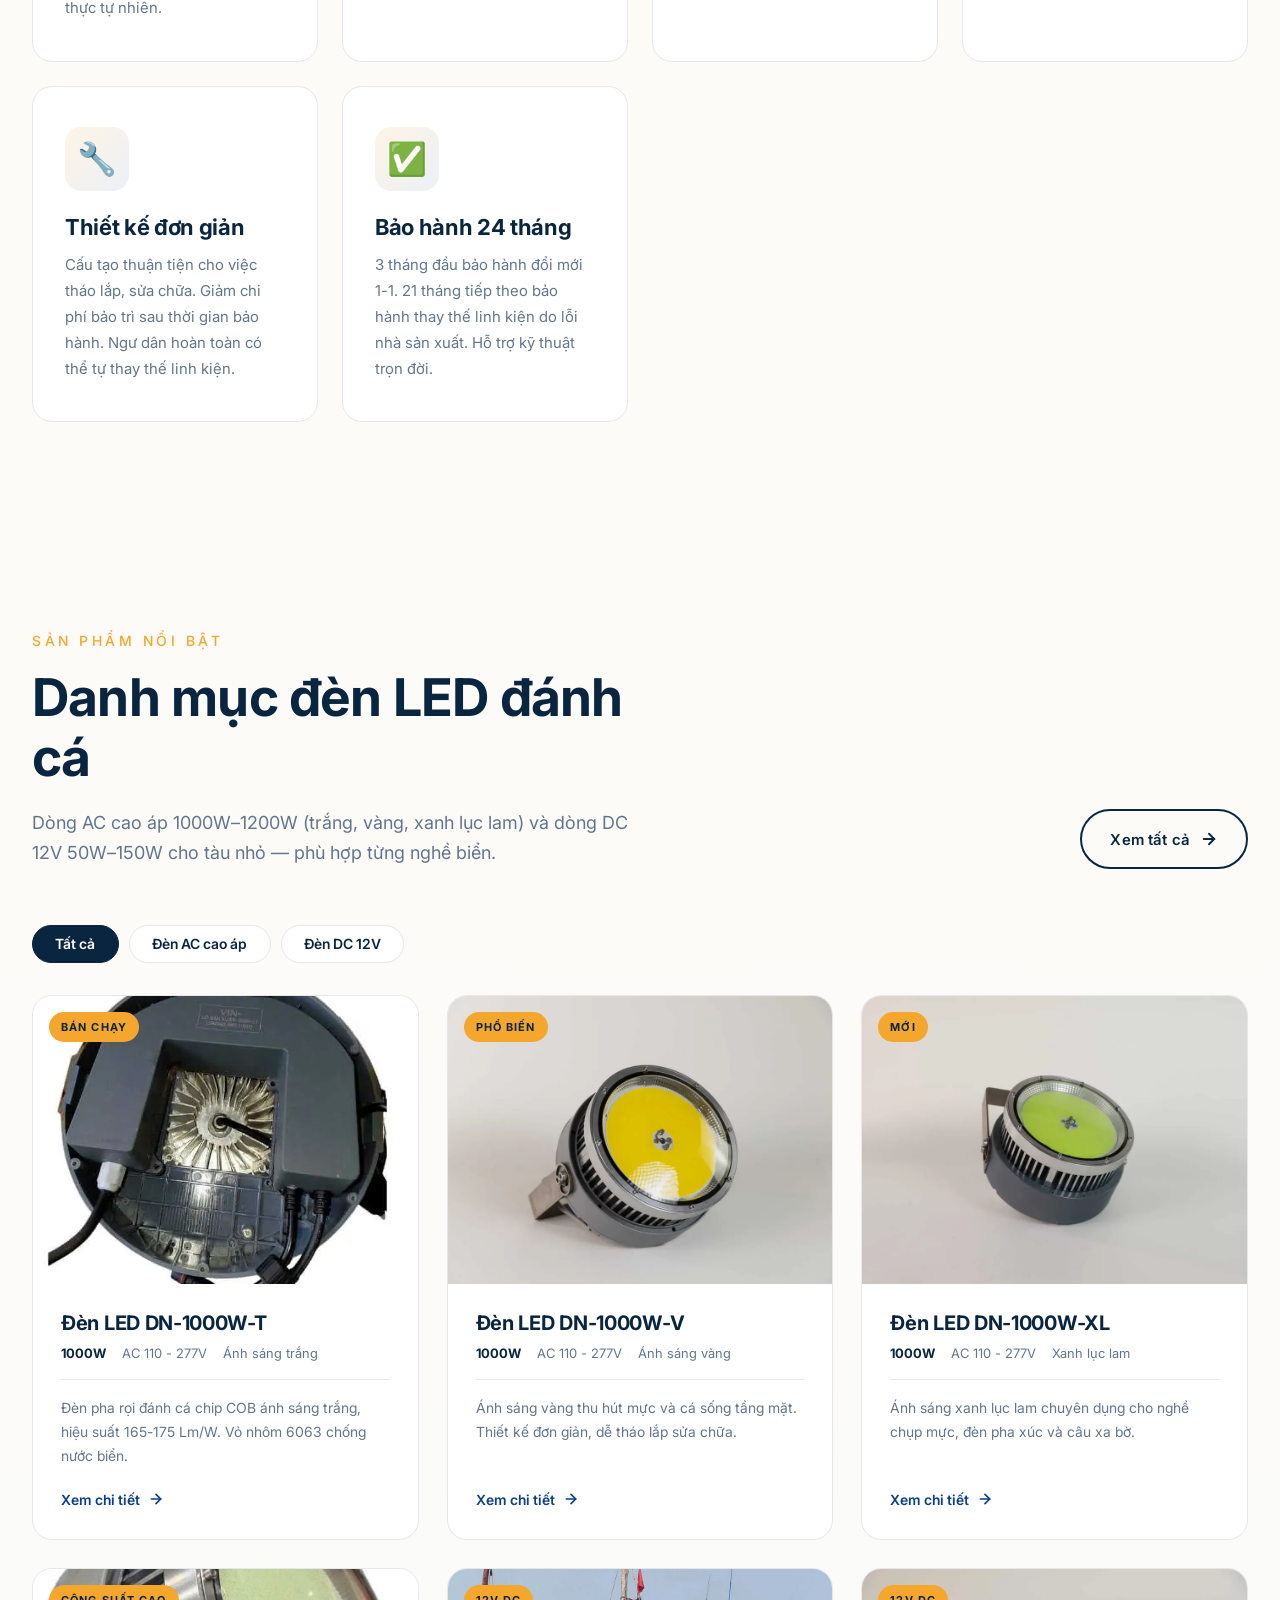
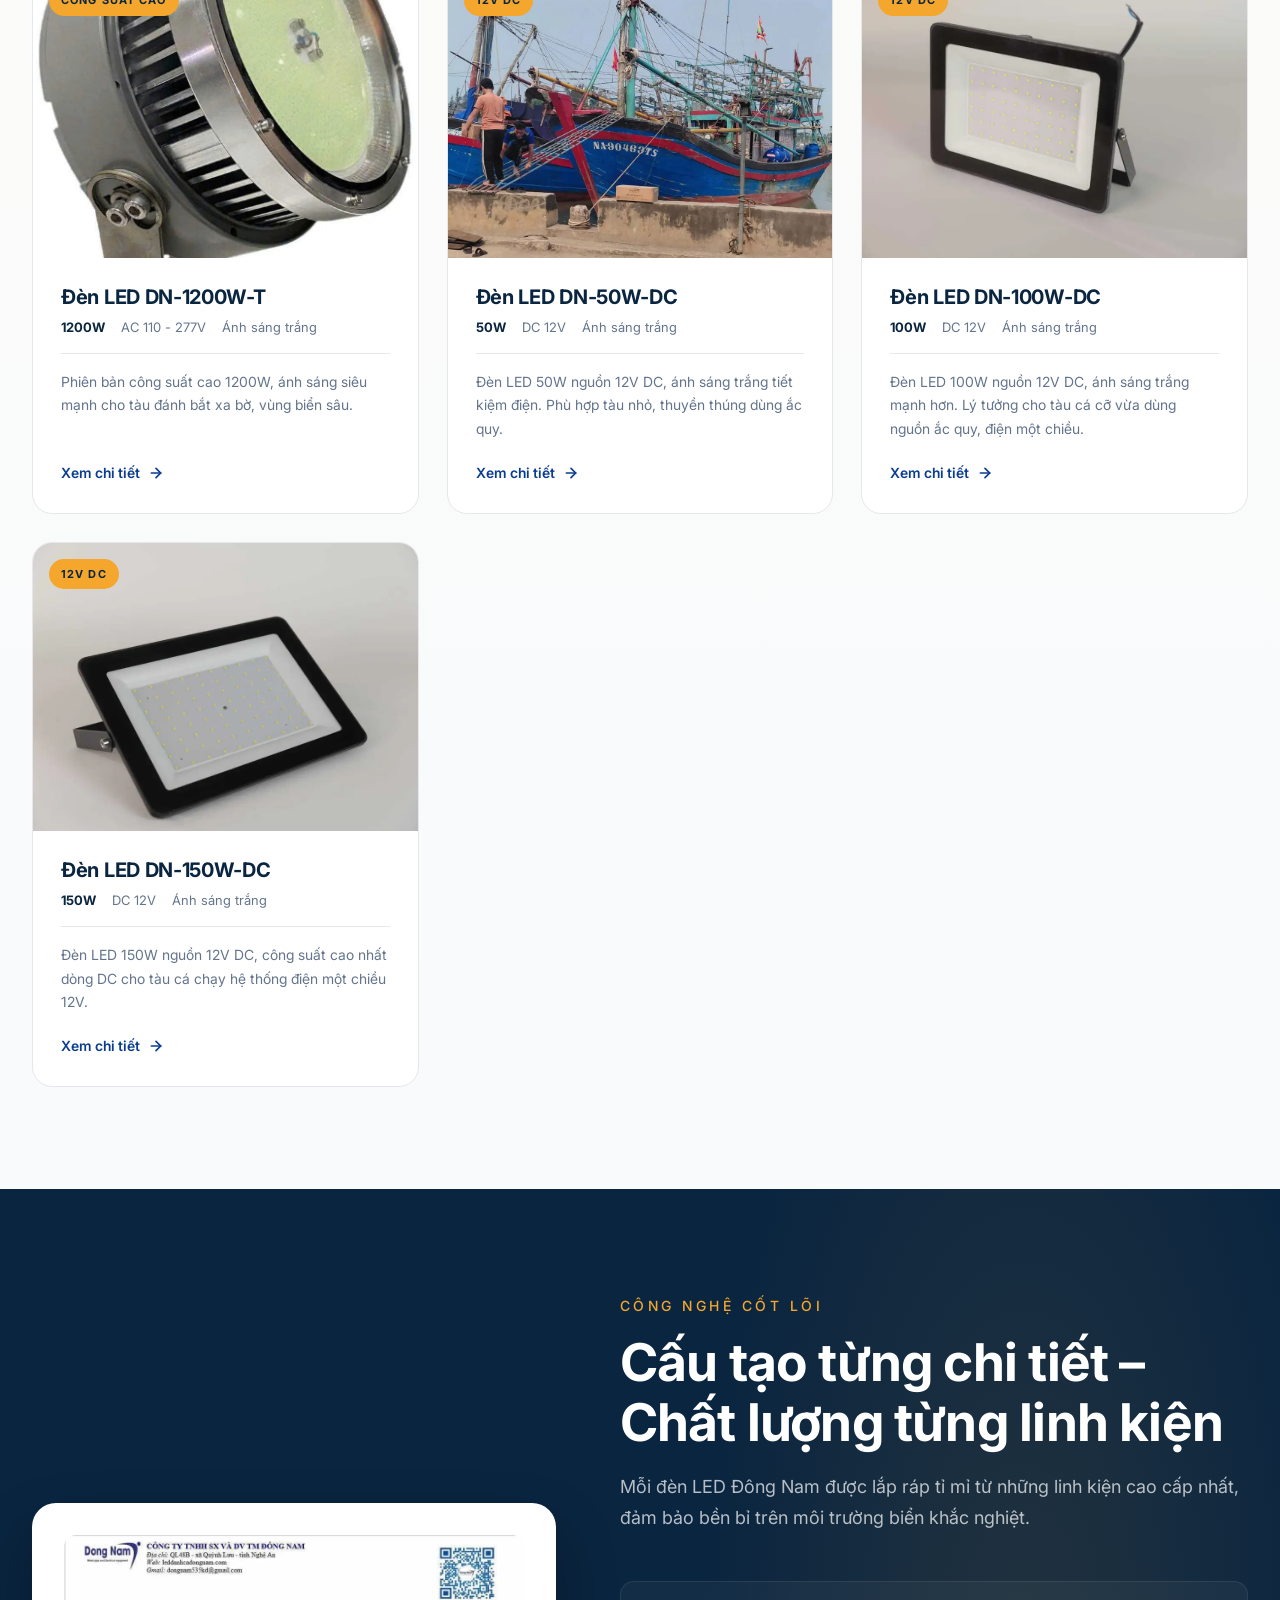
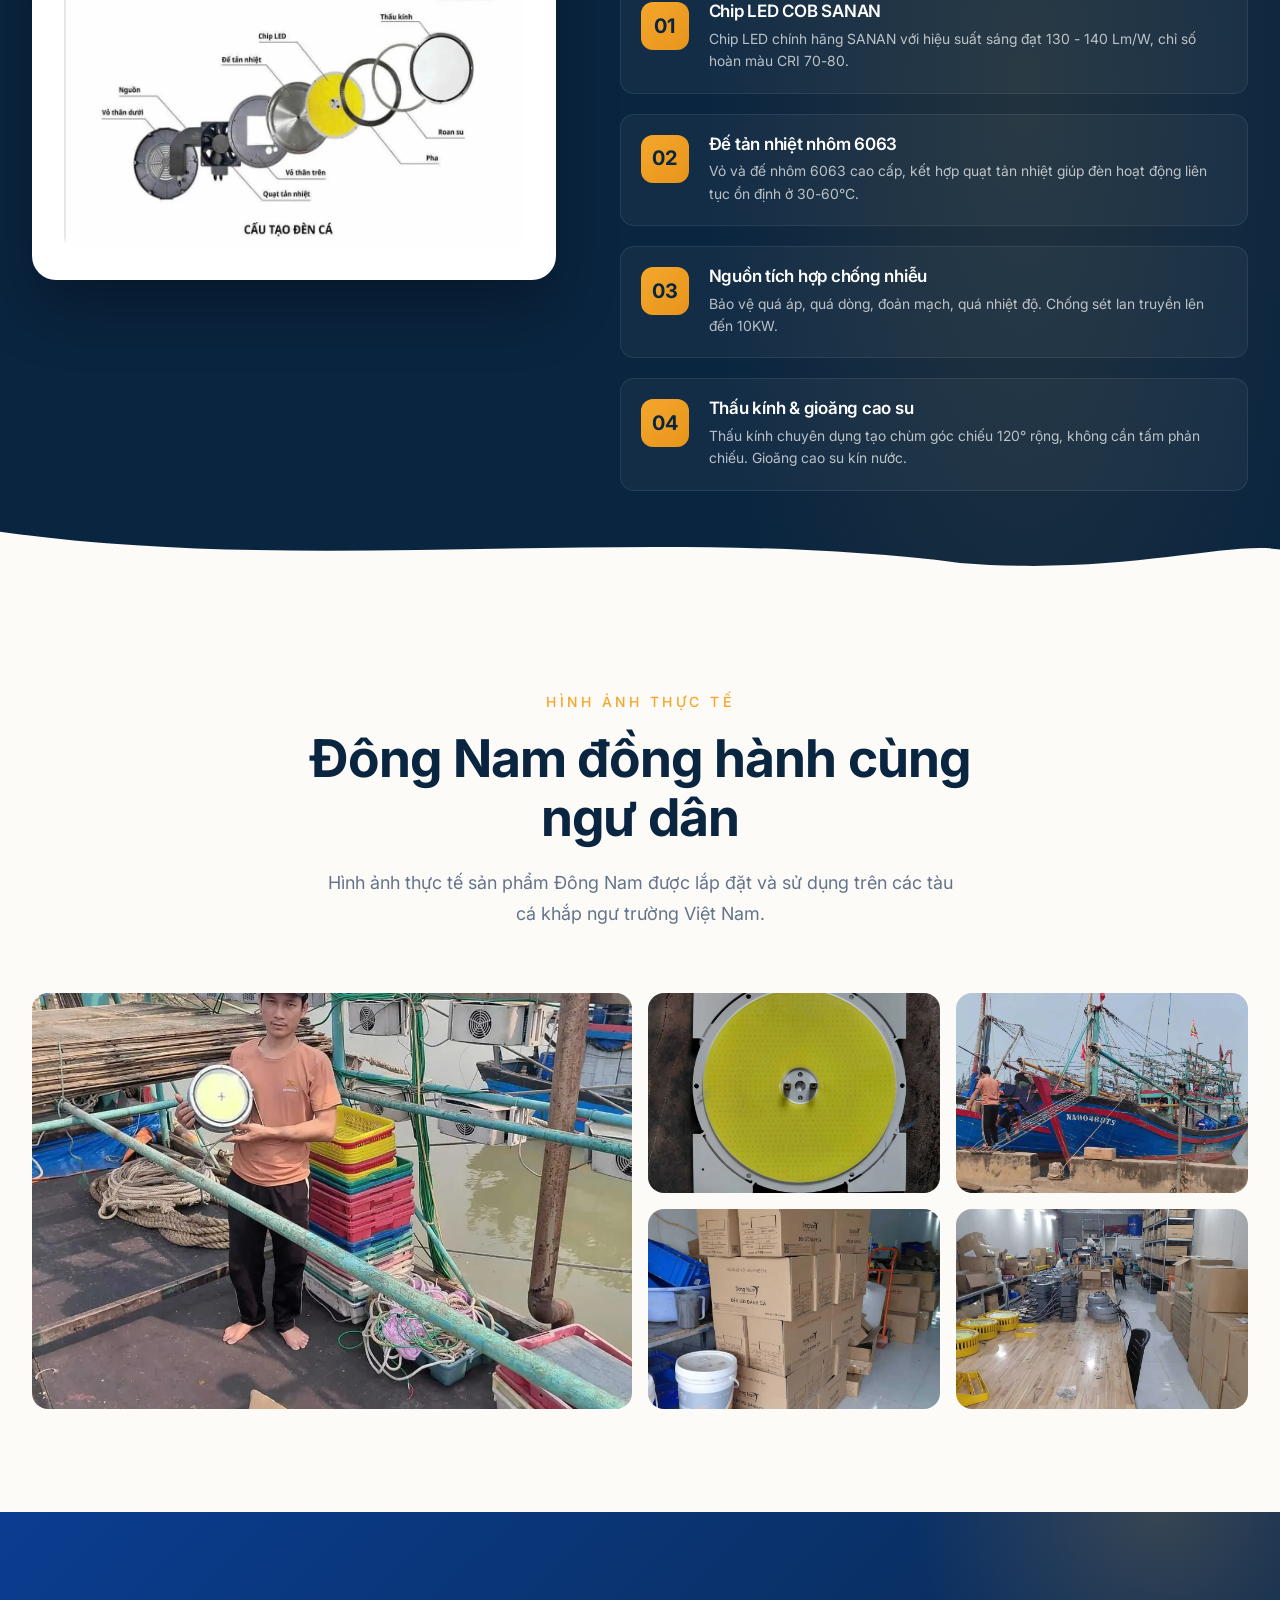
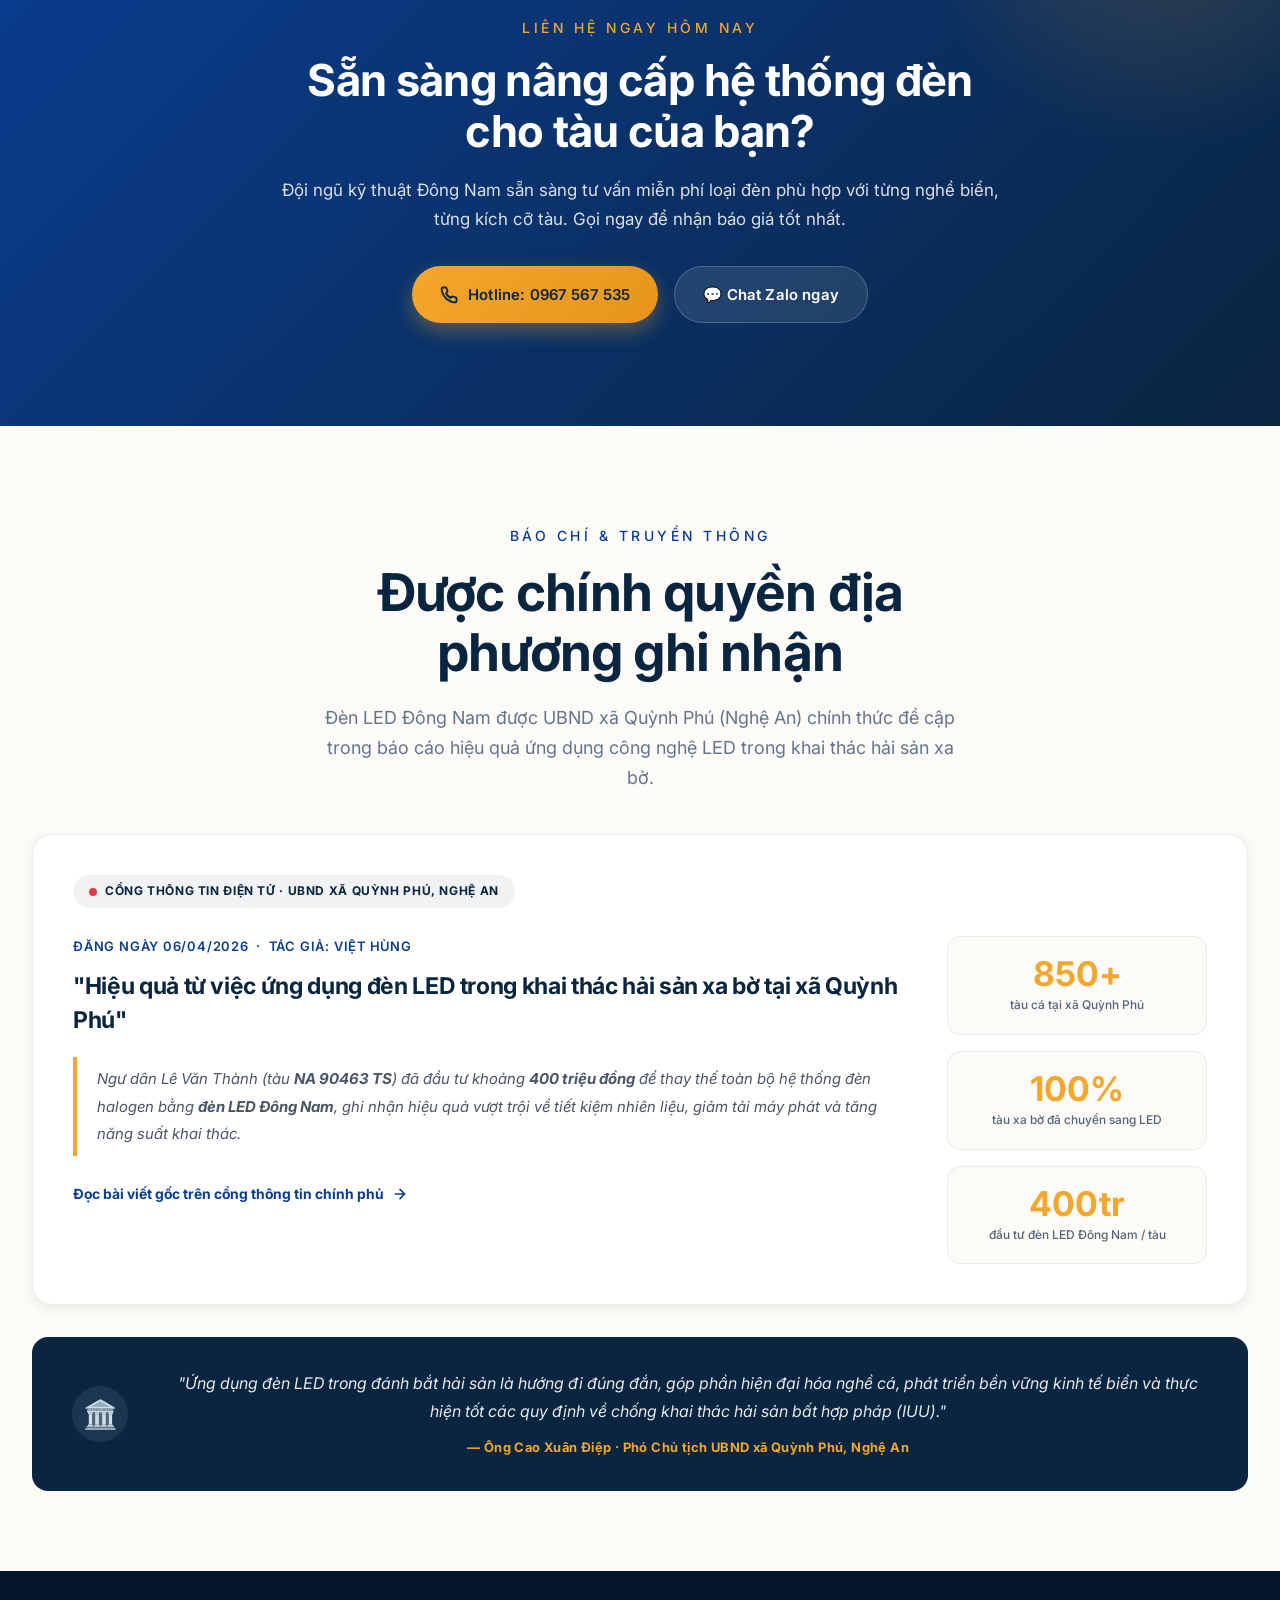
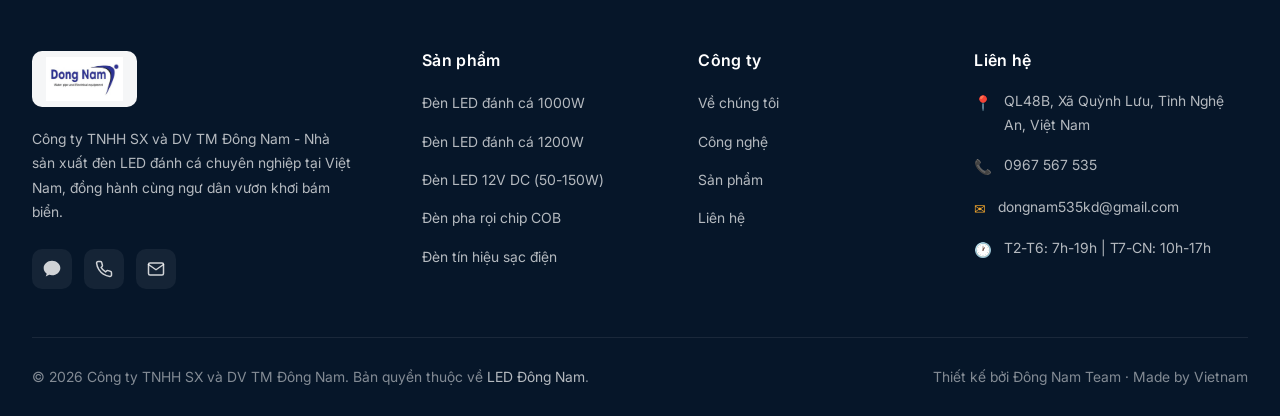
==== commit 91e639f2: "change lm/w Đèn LED DN-1000W-T" ====
--- a/index.html
+++ b/index.html
@@ -274,7 +274,7 @@
                 <div class="stat-label">Tuổi thọ đèn</div>
               </div>
               <div>
-                <div class="stat-value">130 - 140 Lm/W</div>
+                <div class="stat-value">165 - 175 Lm/W</div>
                 <div class="stat-label">Hiệu suất sáng</div>
               </div>
               <div>
@@ -481,7 +481,7 @@
                 <span class="product-spec-item">Ánh sáng trắng</span>
               </div>
               <p>
-                Đèn pha rọi đánh cá chip COB ánh sáng trắng, hiệu suất 130-140
+                Đèn pha rọi đánh cá chip COB ánh sáng trắng, hiệu suất 165-175
                 Lm/W. Vỏ nhôm 6063 chống nước biển.
               </p>
               <a href="/products/" class="product-link">
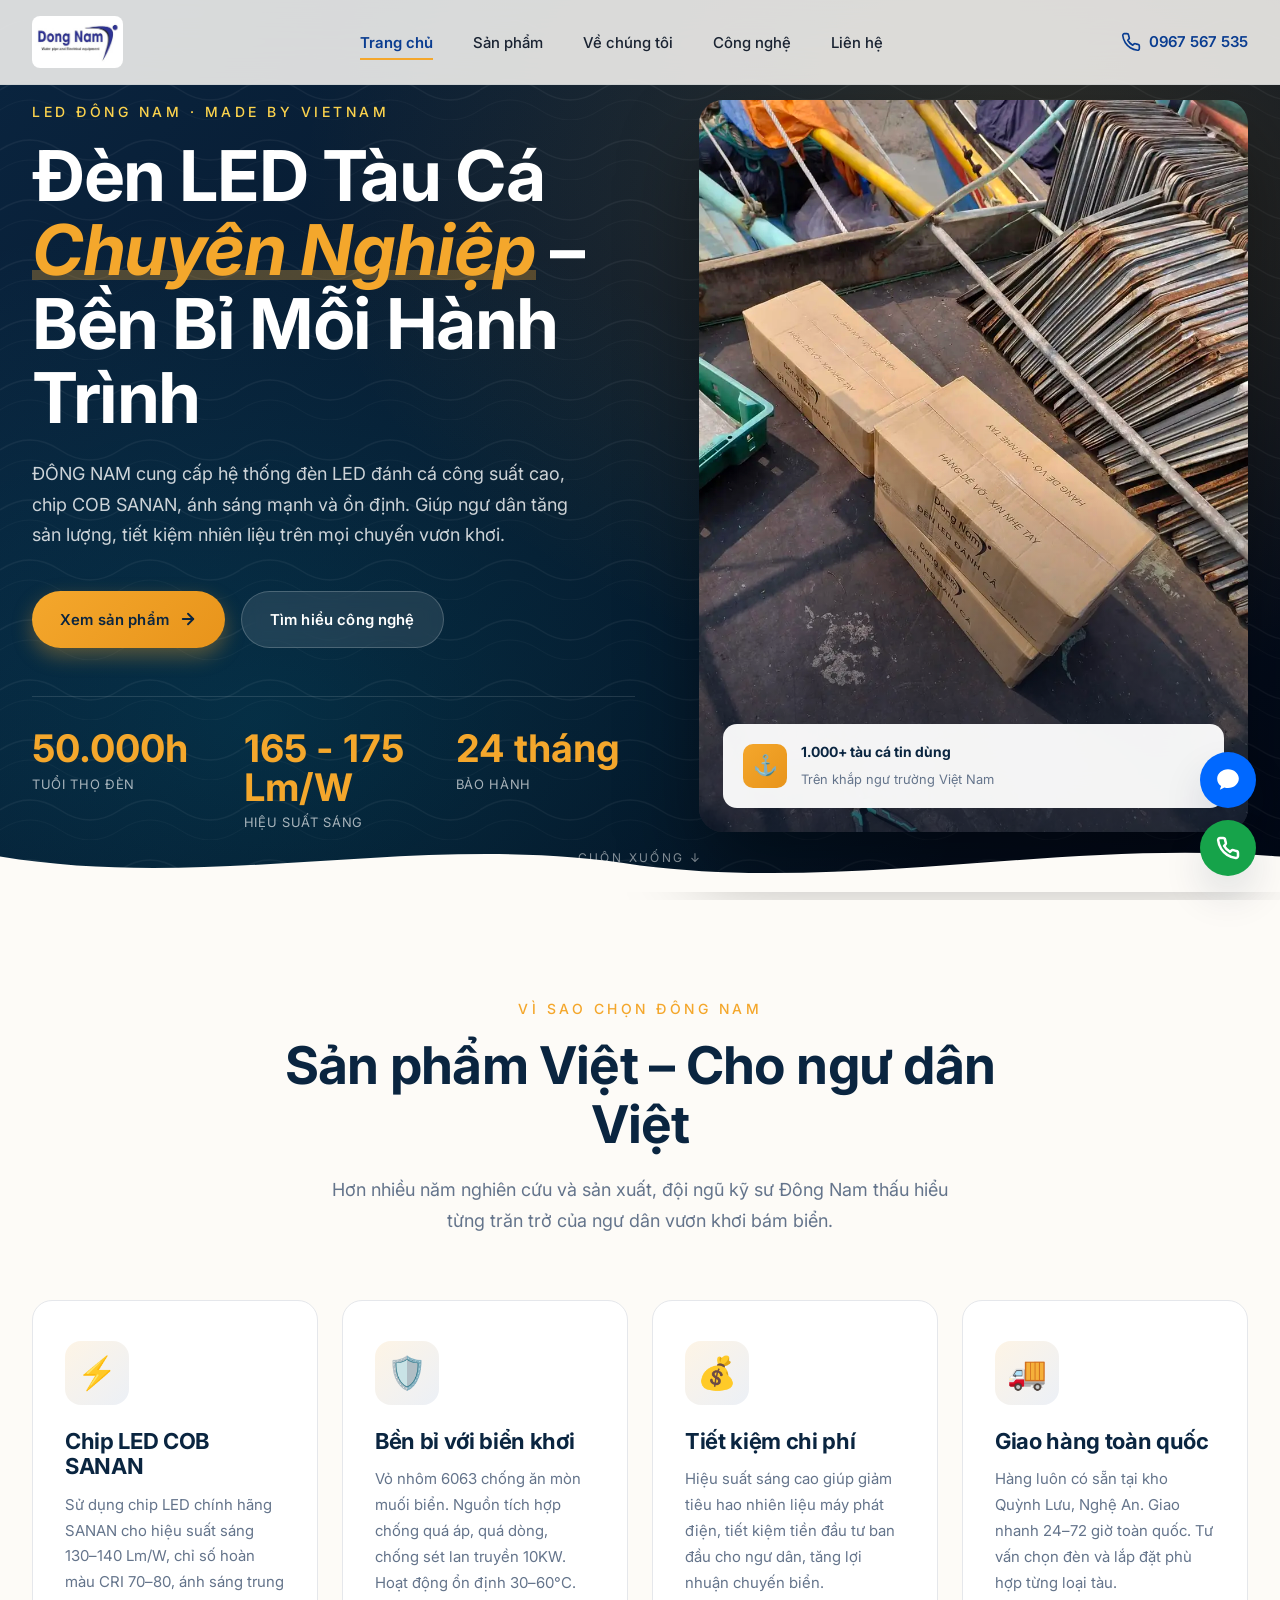
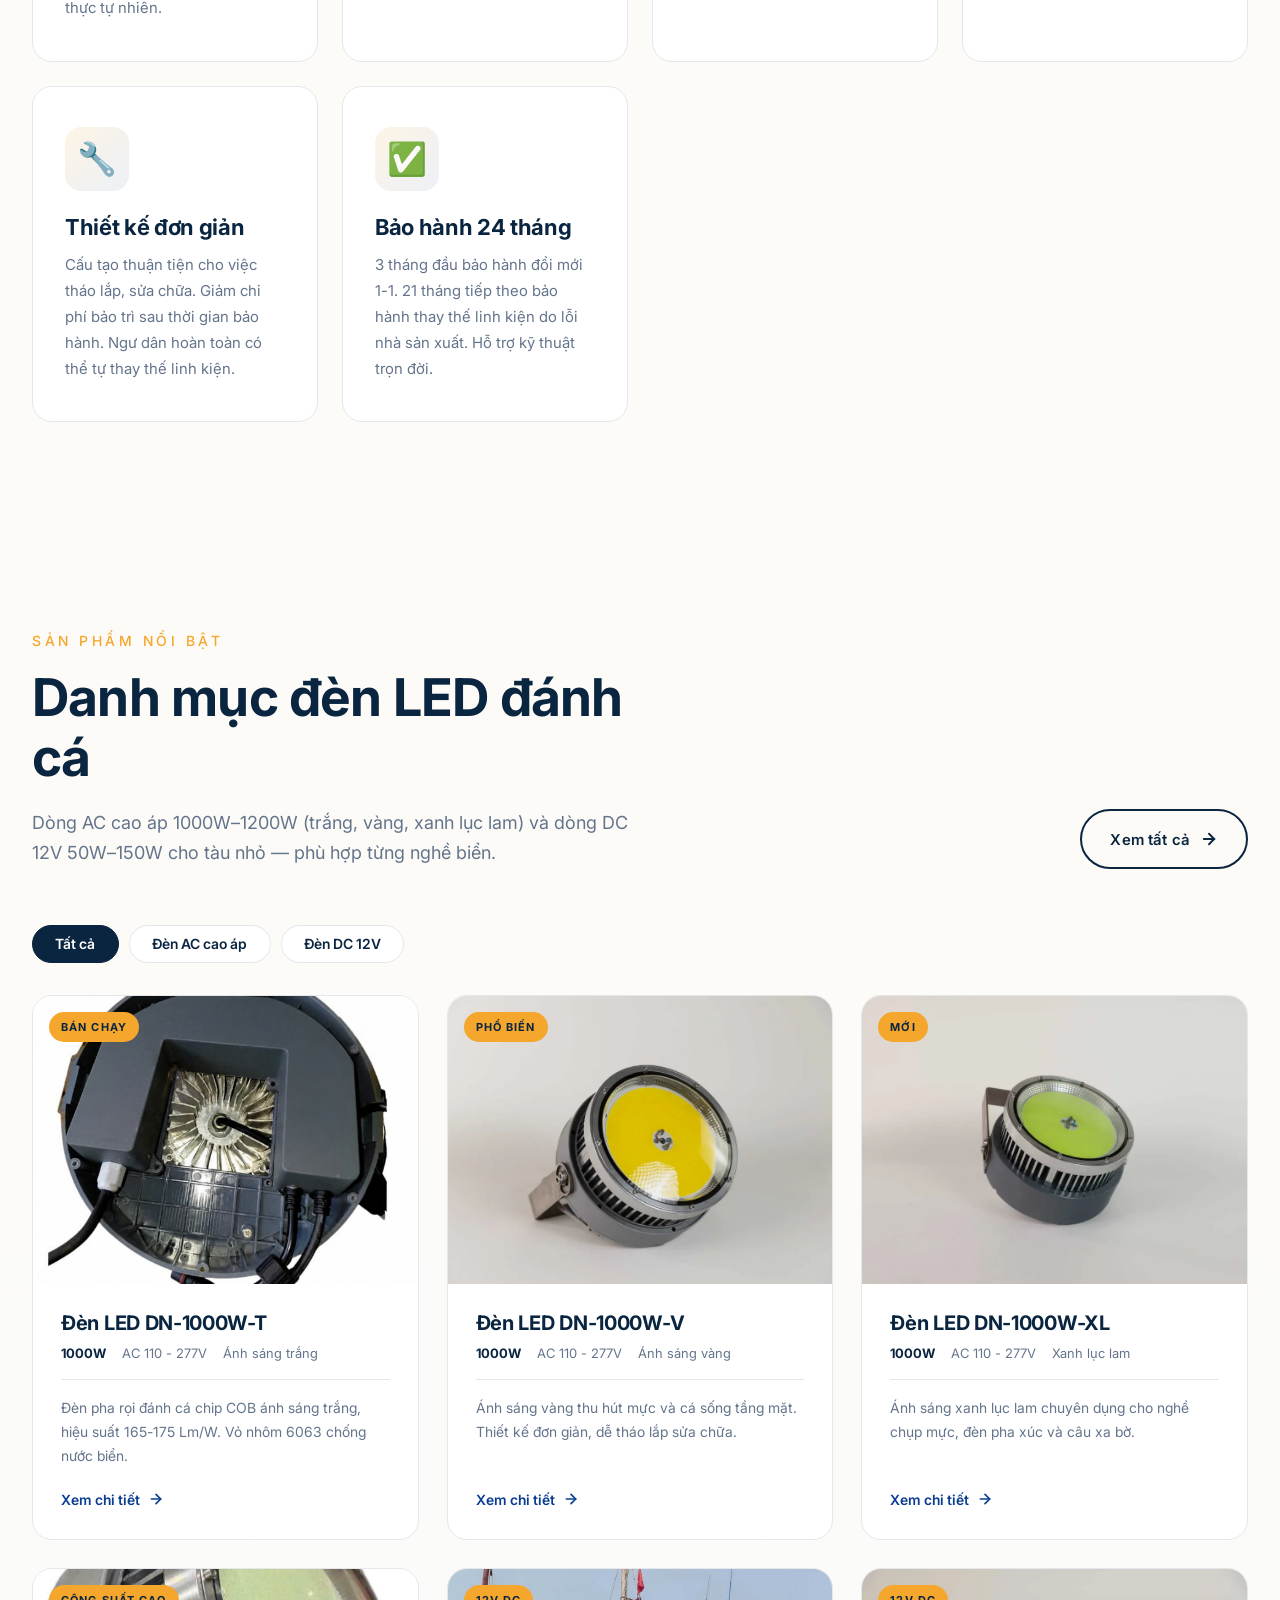
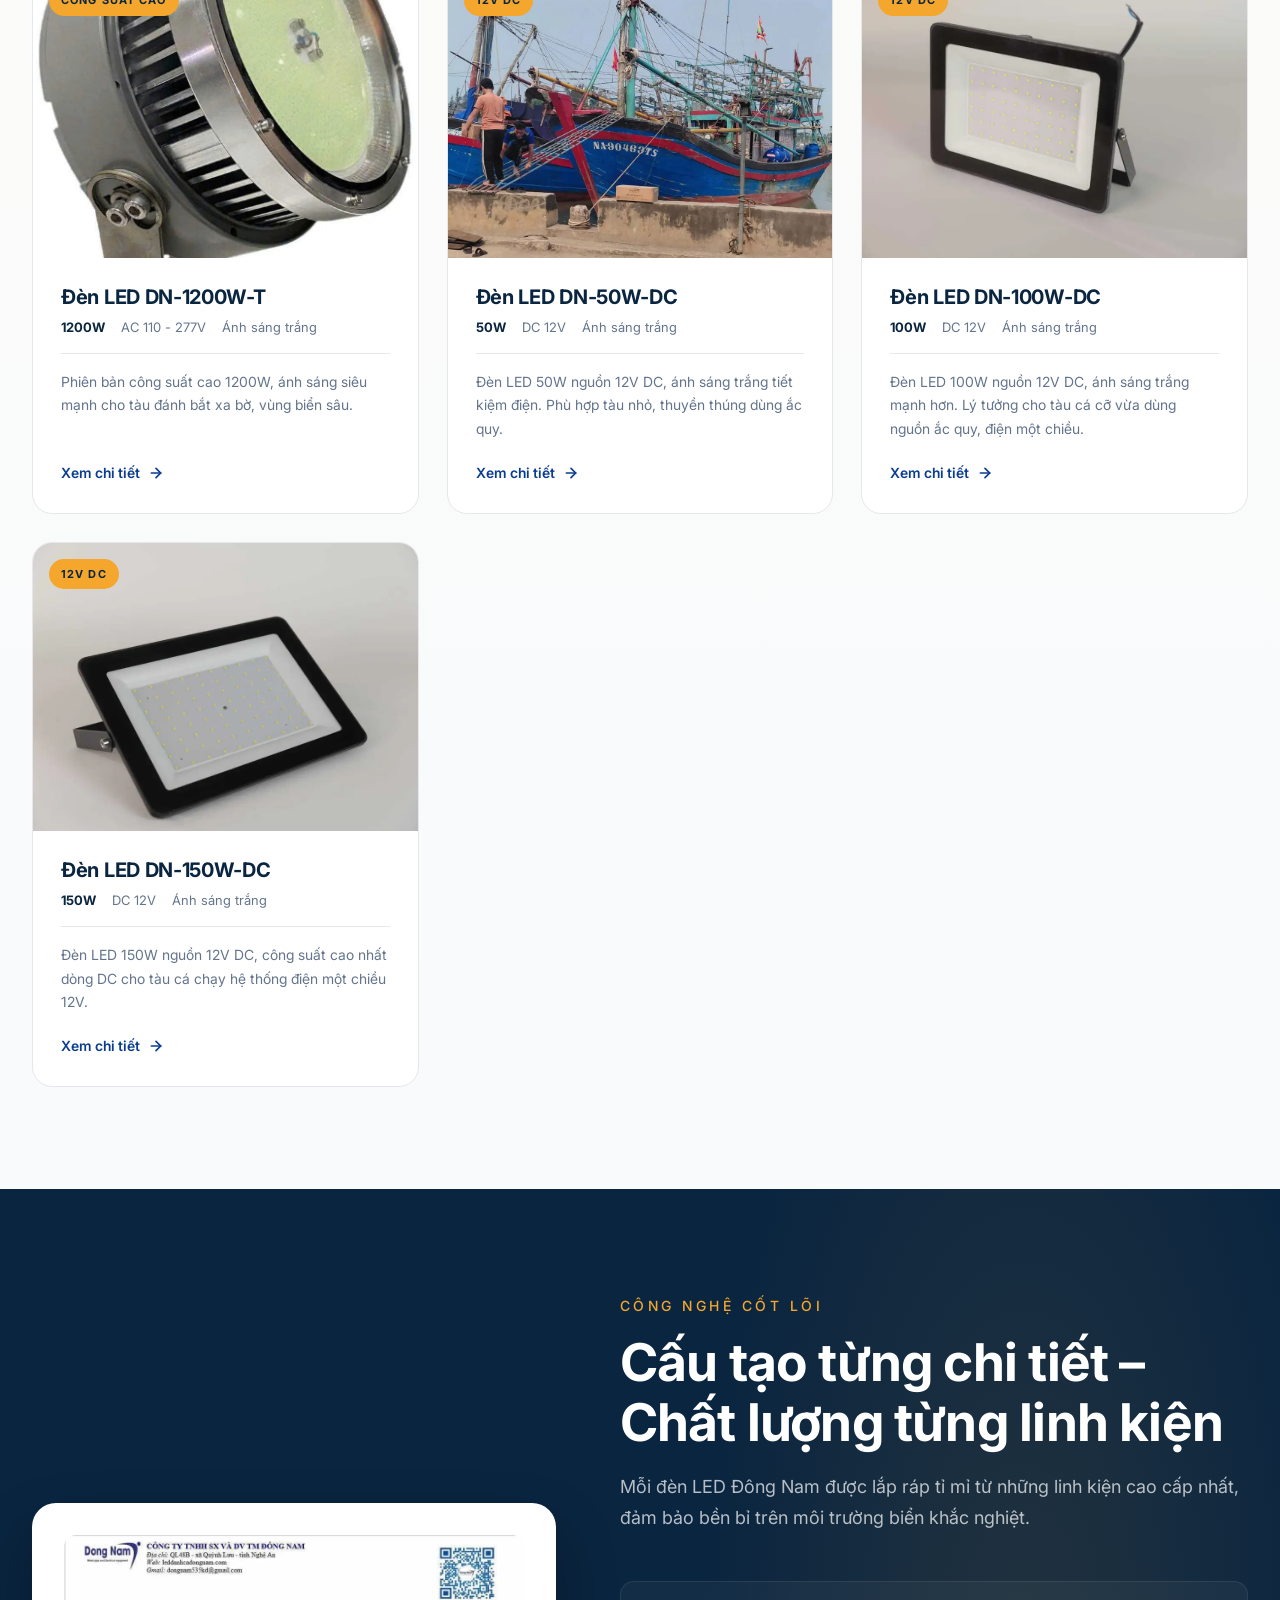
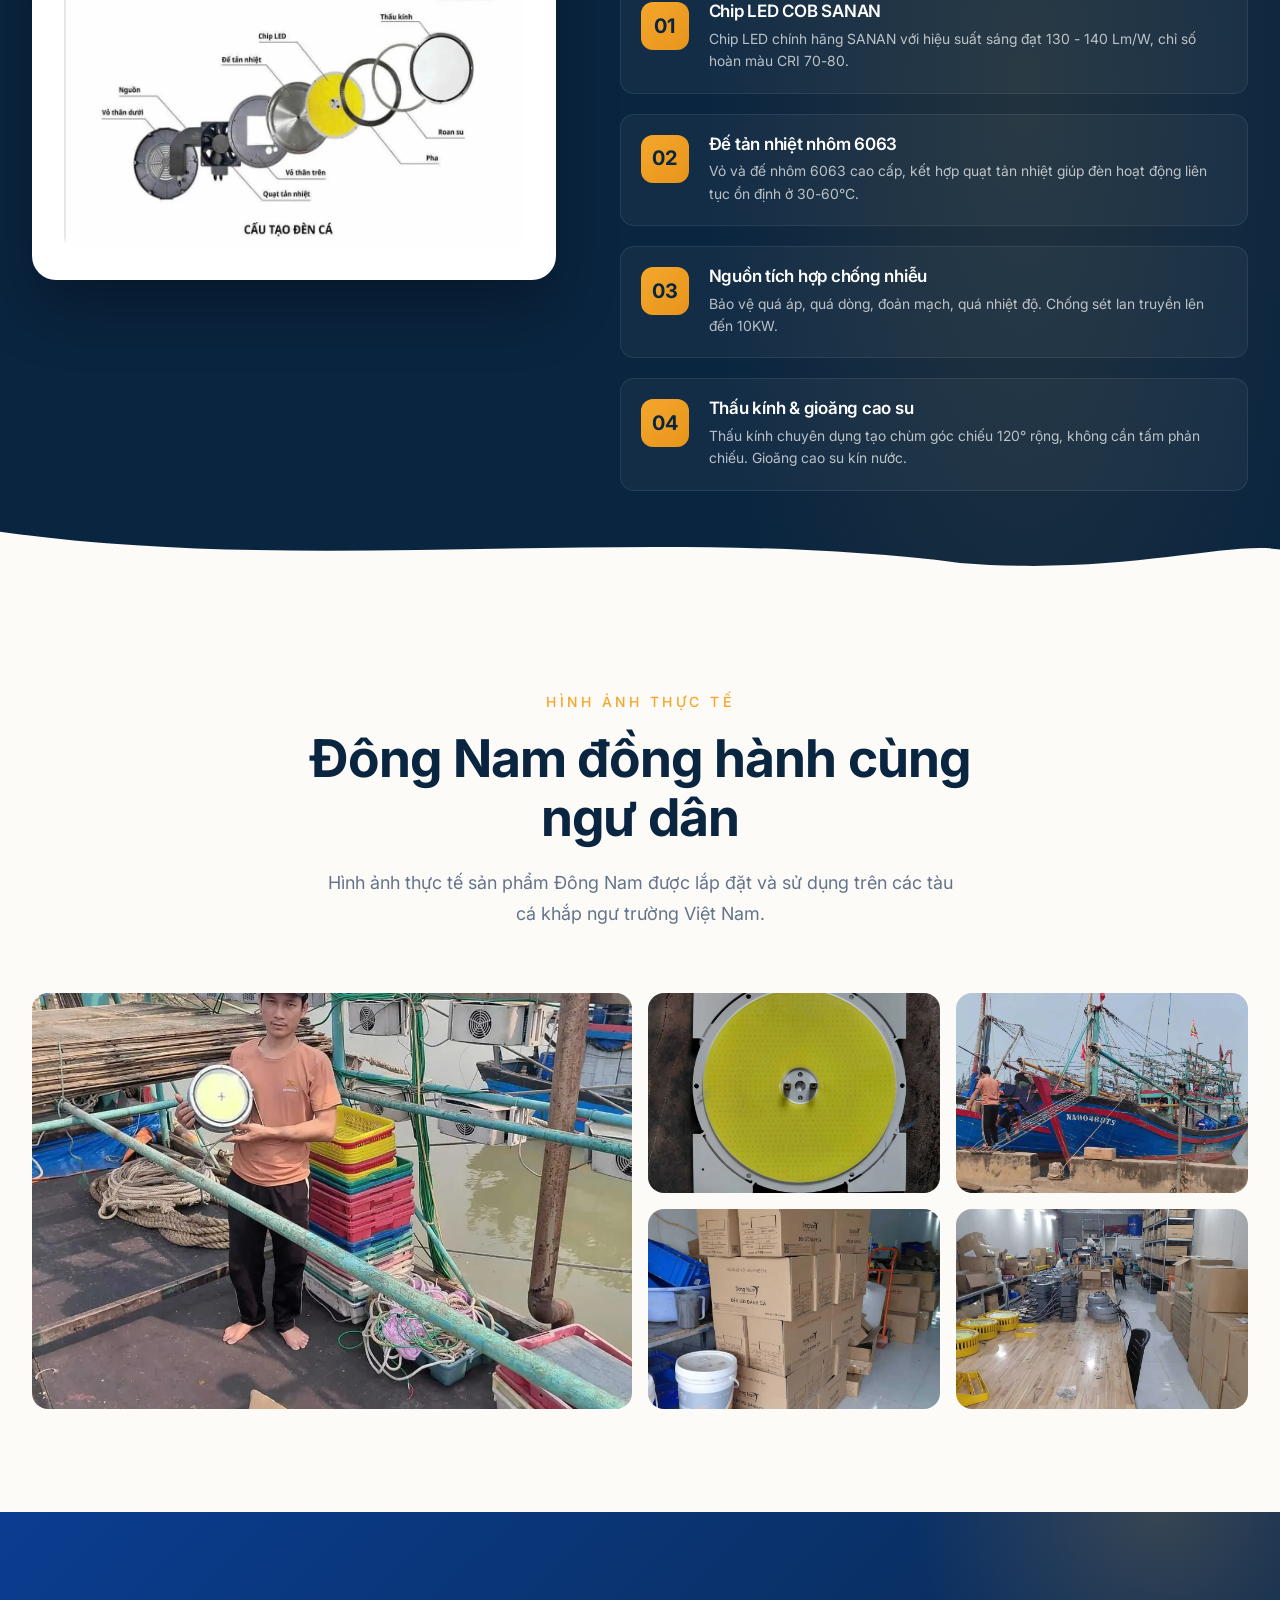
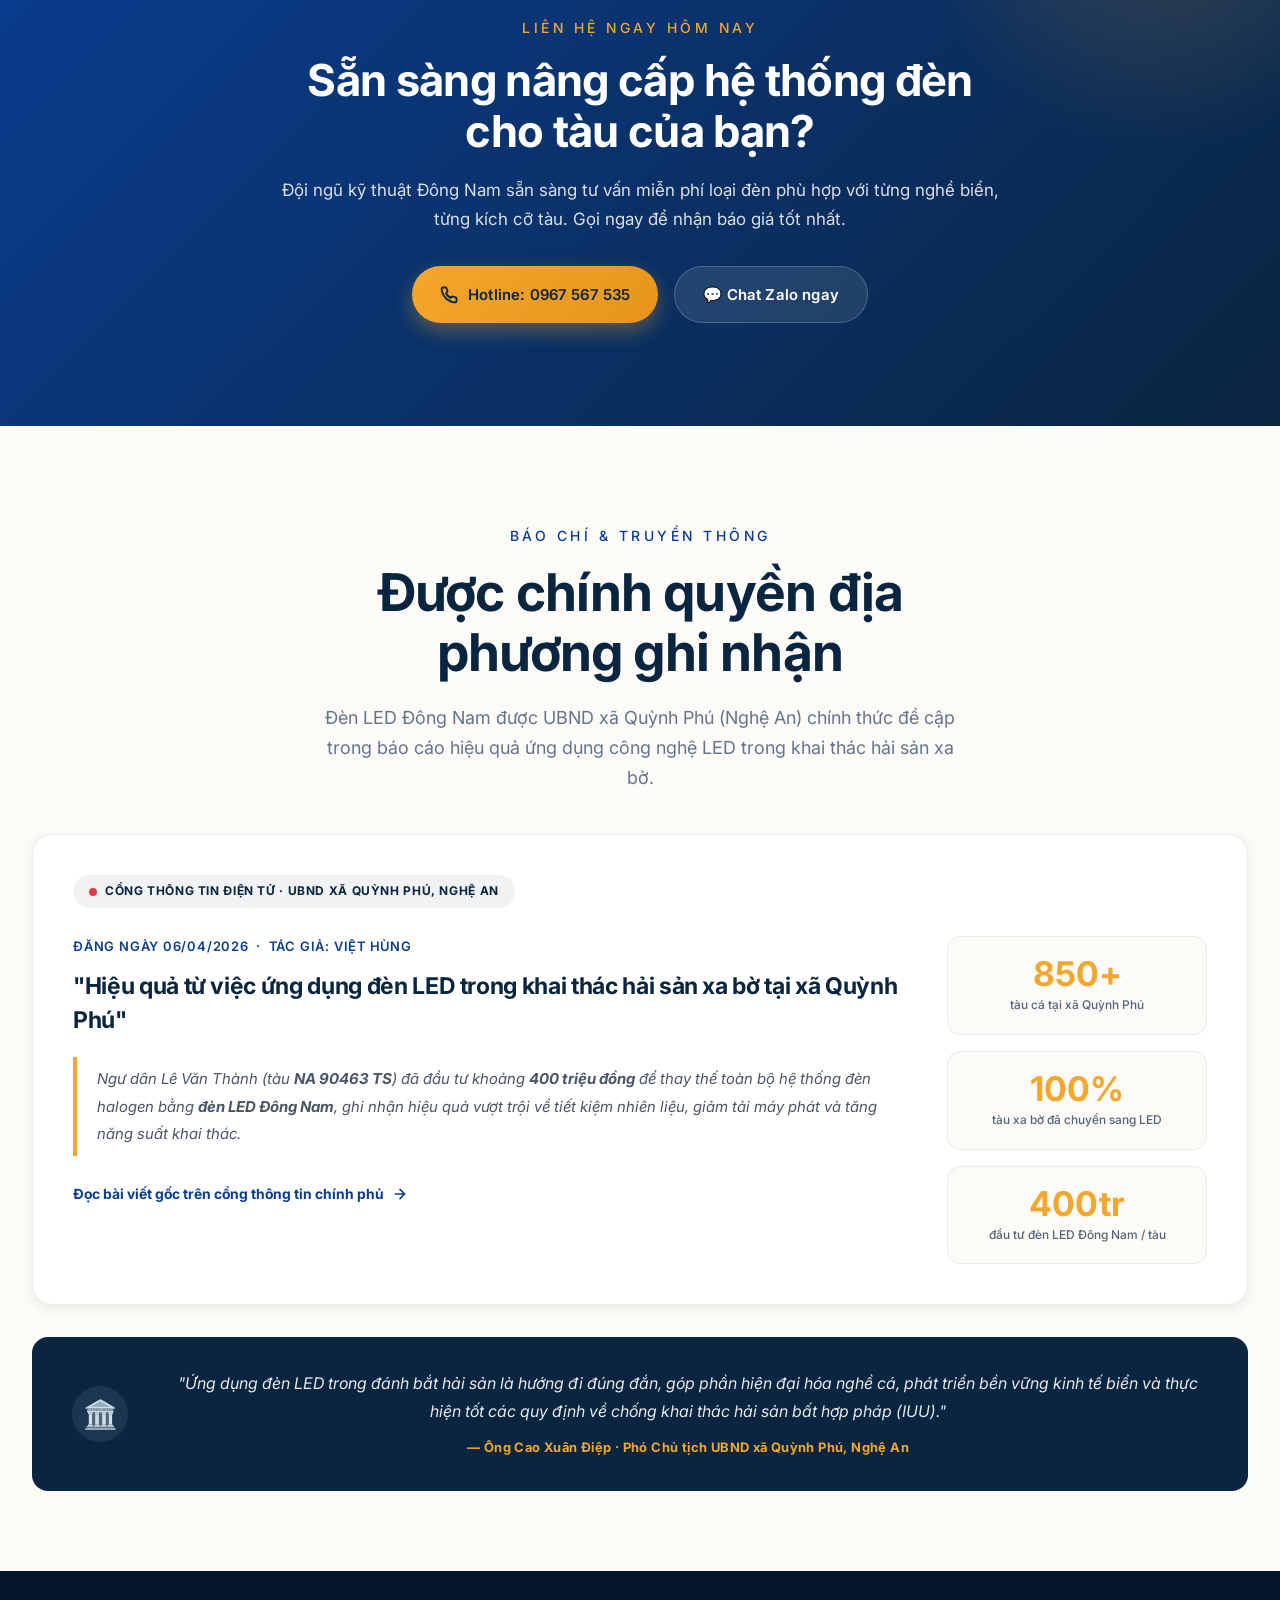
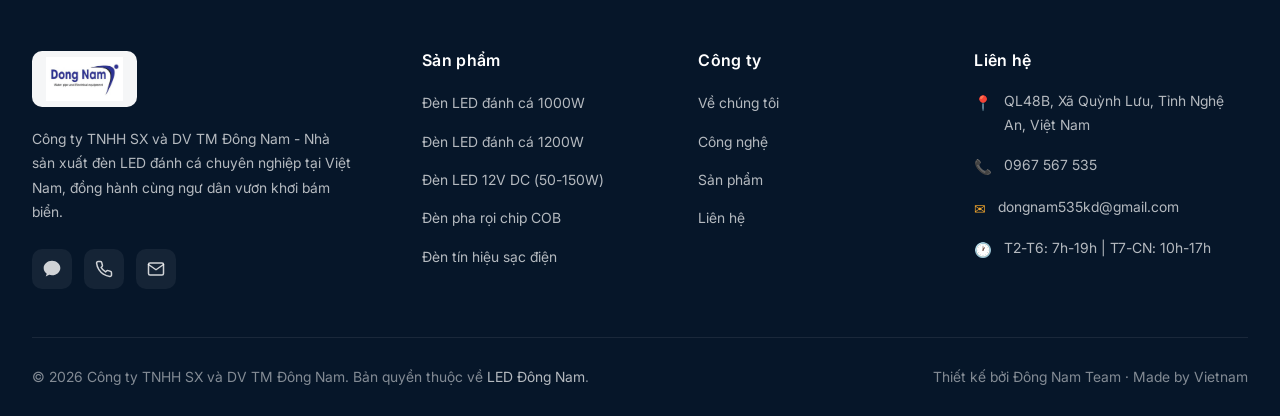
==== commit 49561cd1: "add gtag" ====
--- a/index.html
+++ b/index.html
@@ -98,6 +98,16 @@
       type="image/webp"
       fetchpriority="high"
     />
+
+    <!-- Google tag (gtag.js) -->
+<script async src="https://www.googletagmanager.com/gtag/js?id=G-SF0WW7Z2VX"></script>
+<script>
+  window.dataLayer = window.dataLayer || [];
+  function gtag(){dataLayer.push(arguments);}
+  gtag('js', new Date());
+
+  gtag('config', 'G-SF0WW7Z2VX');
+</script>
 
     <!-- Schema.org Structured Data -->
     <script type="application/ld+json">
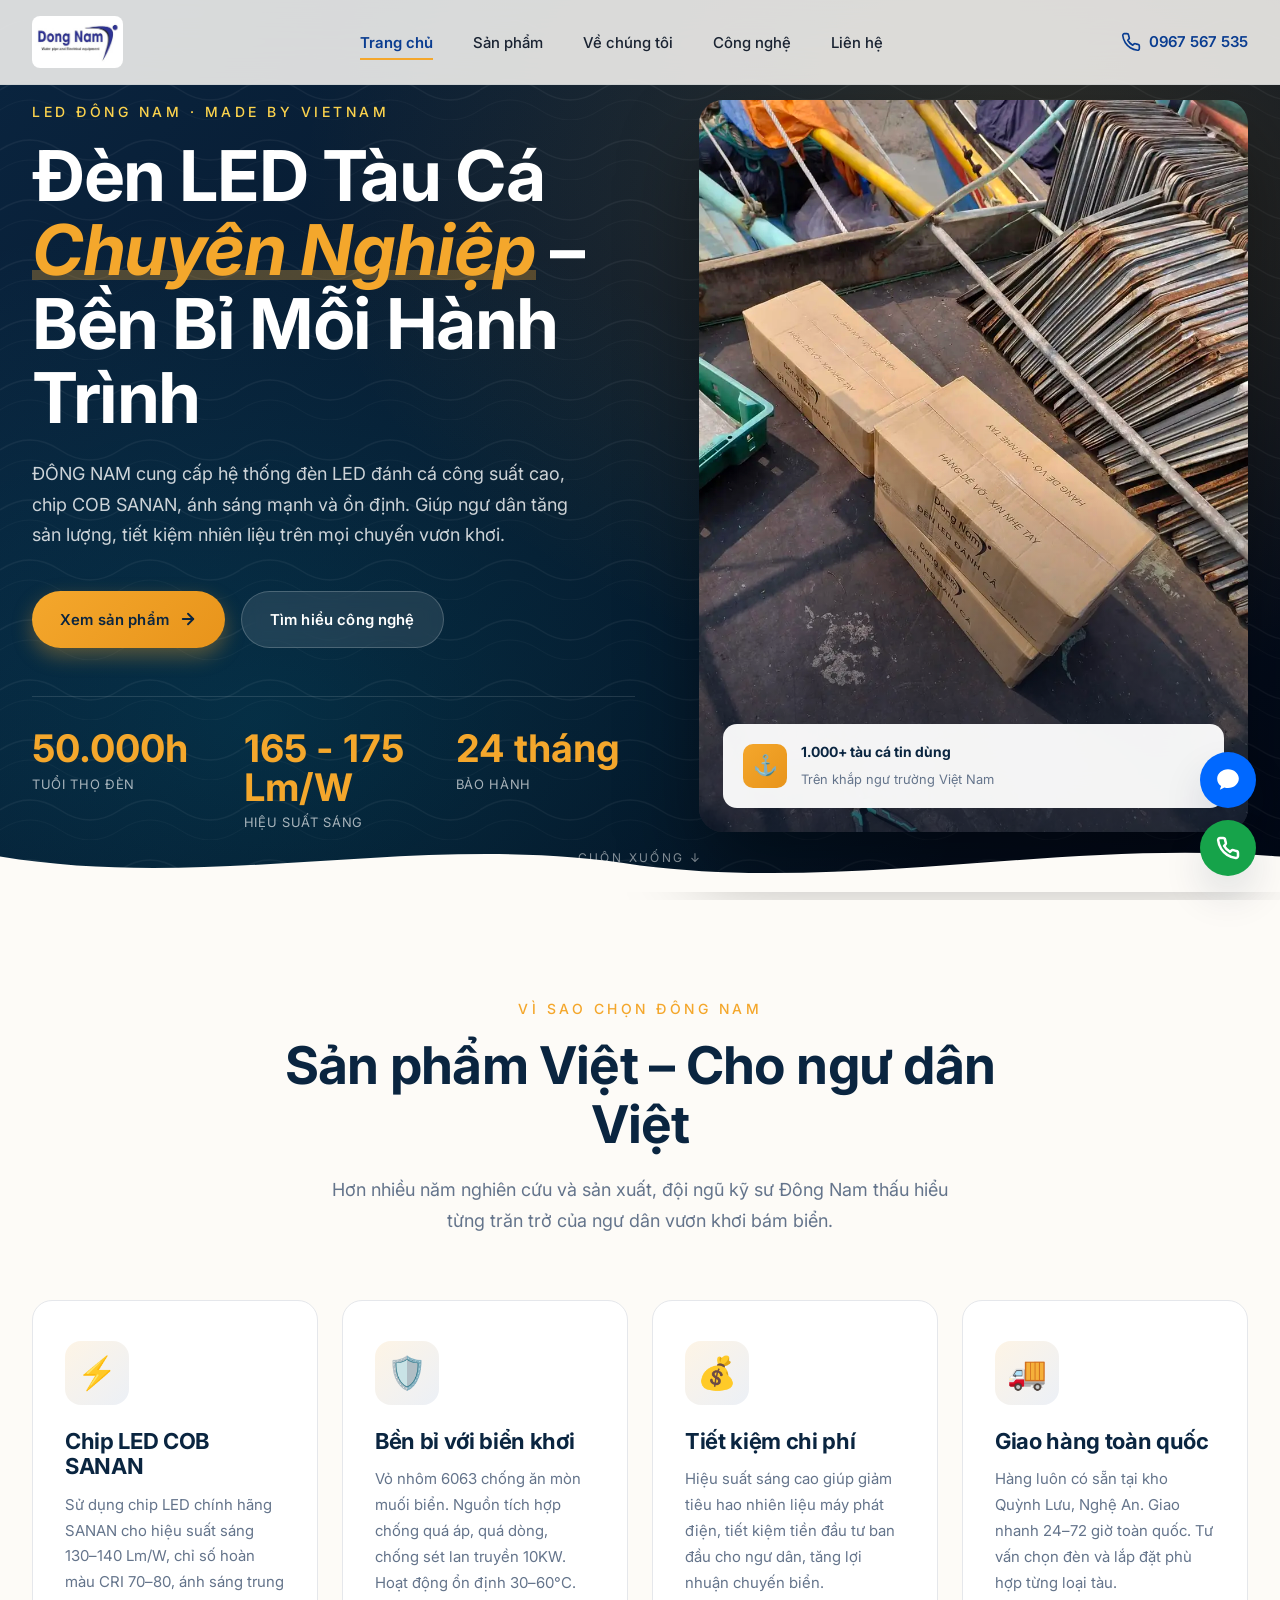
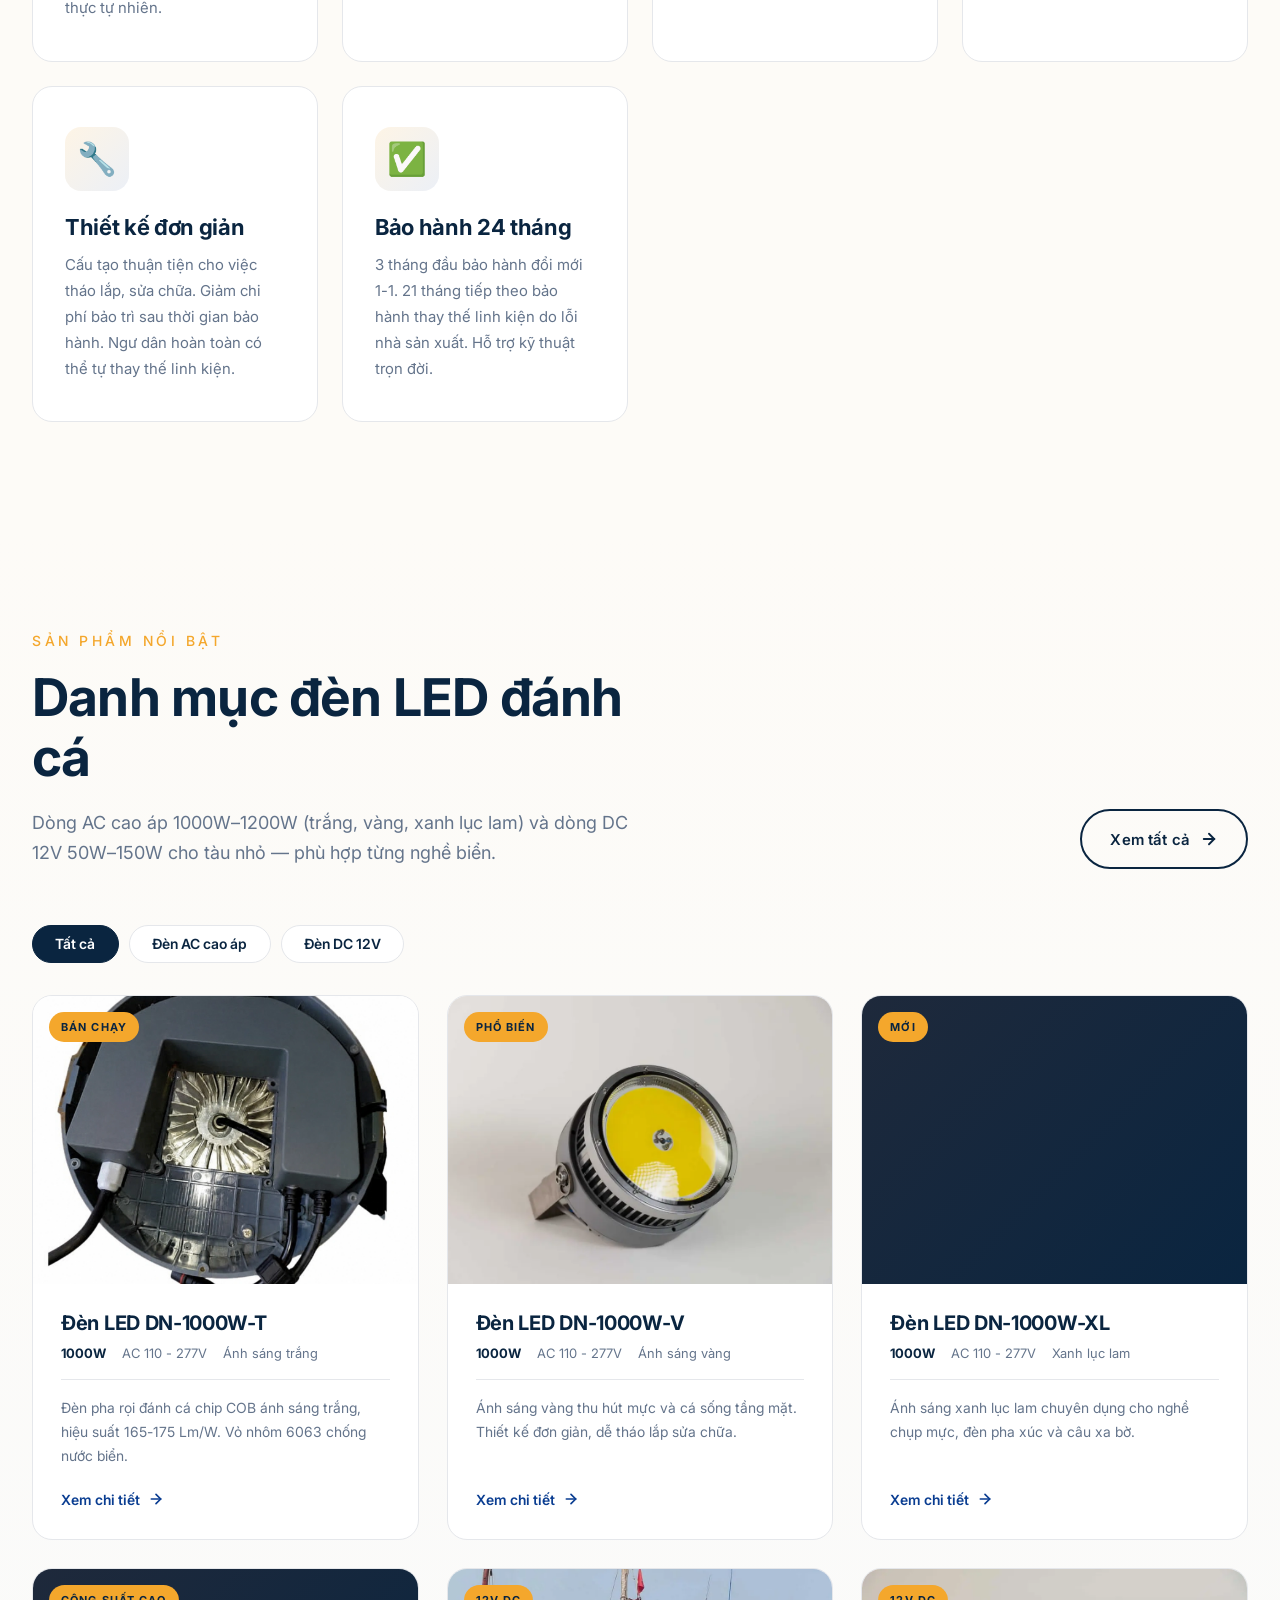
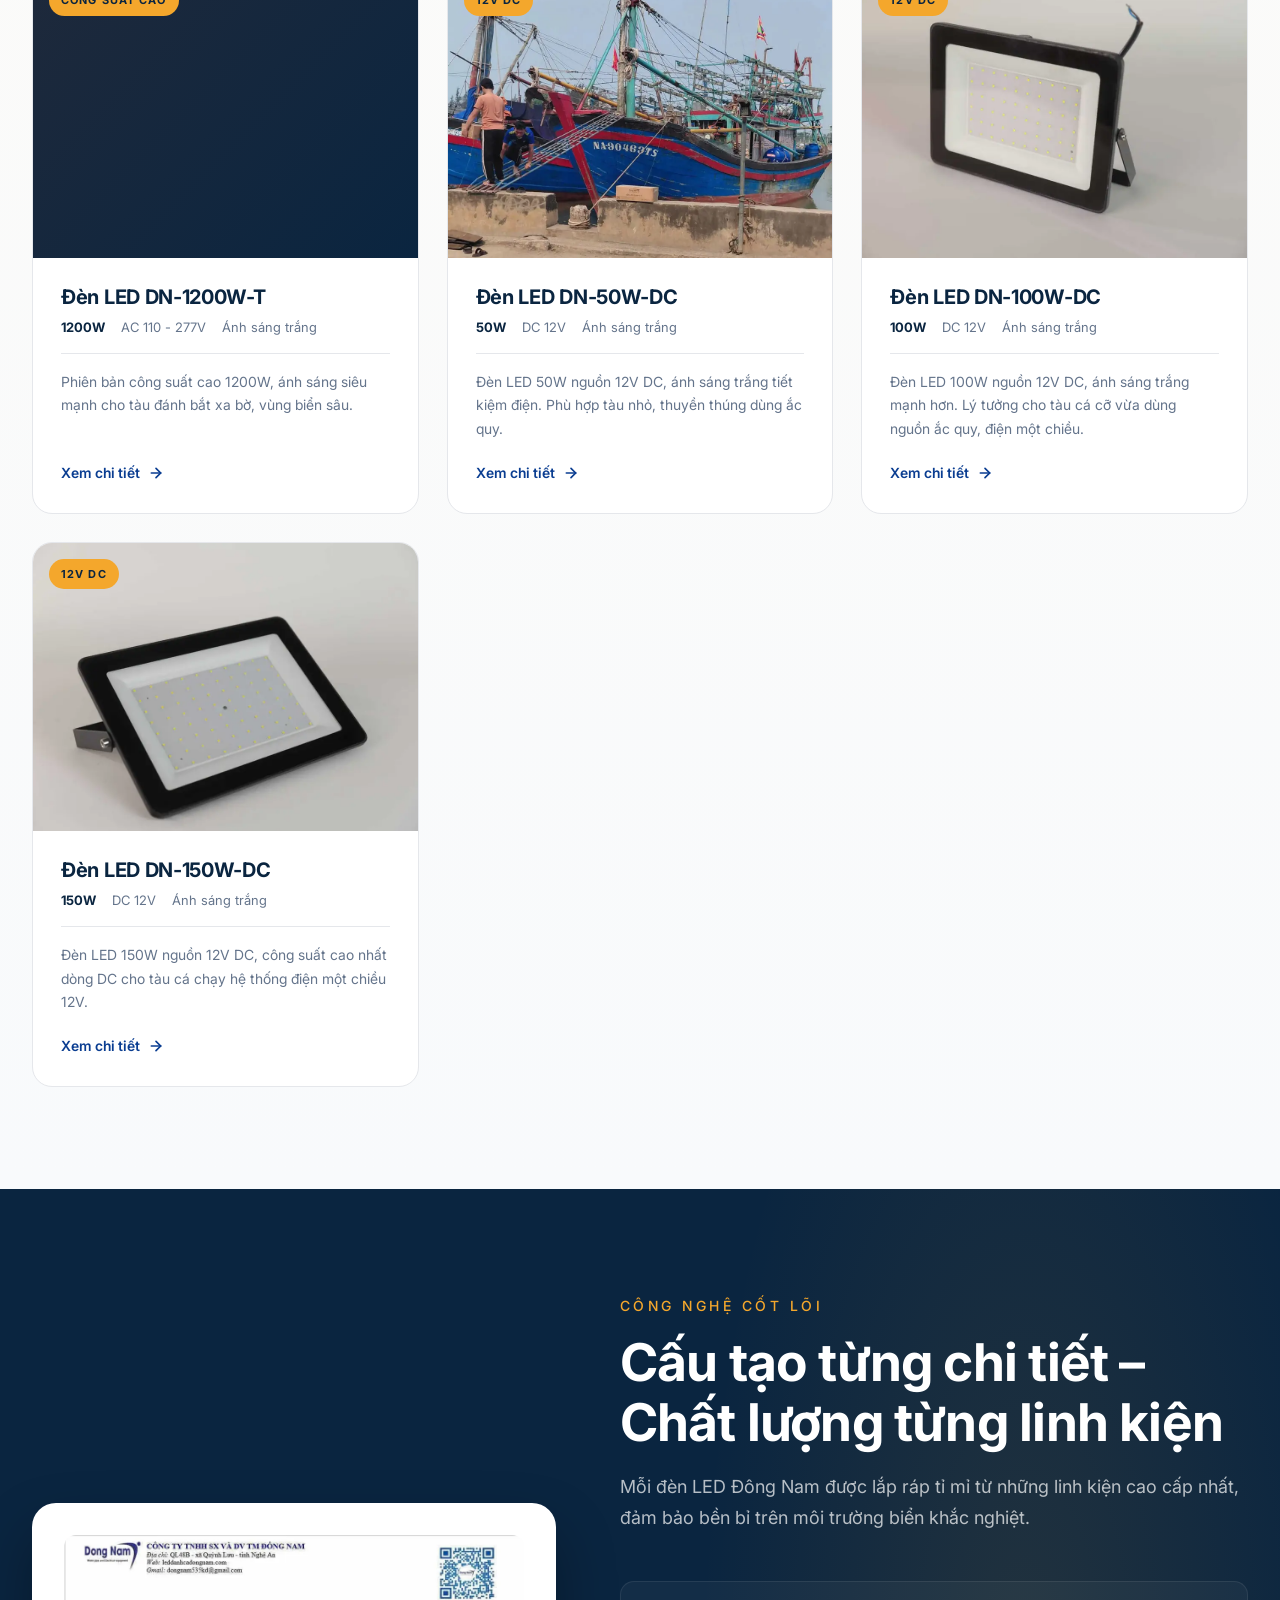
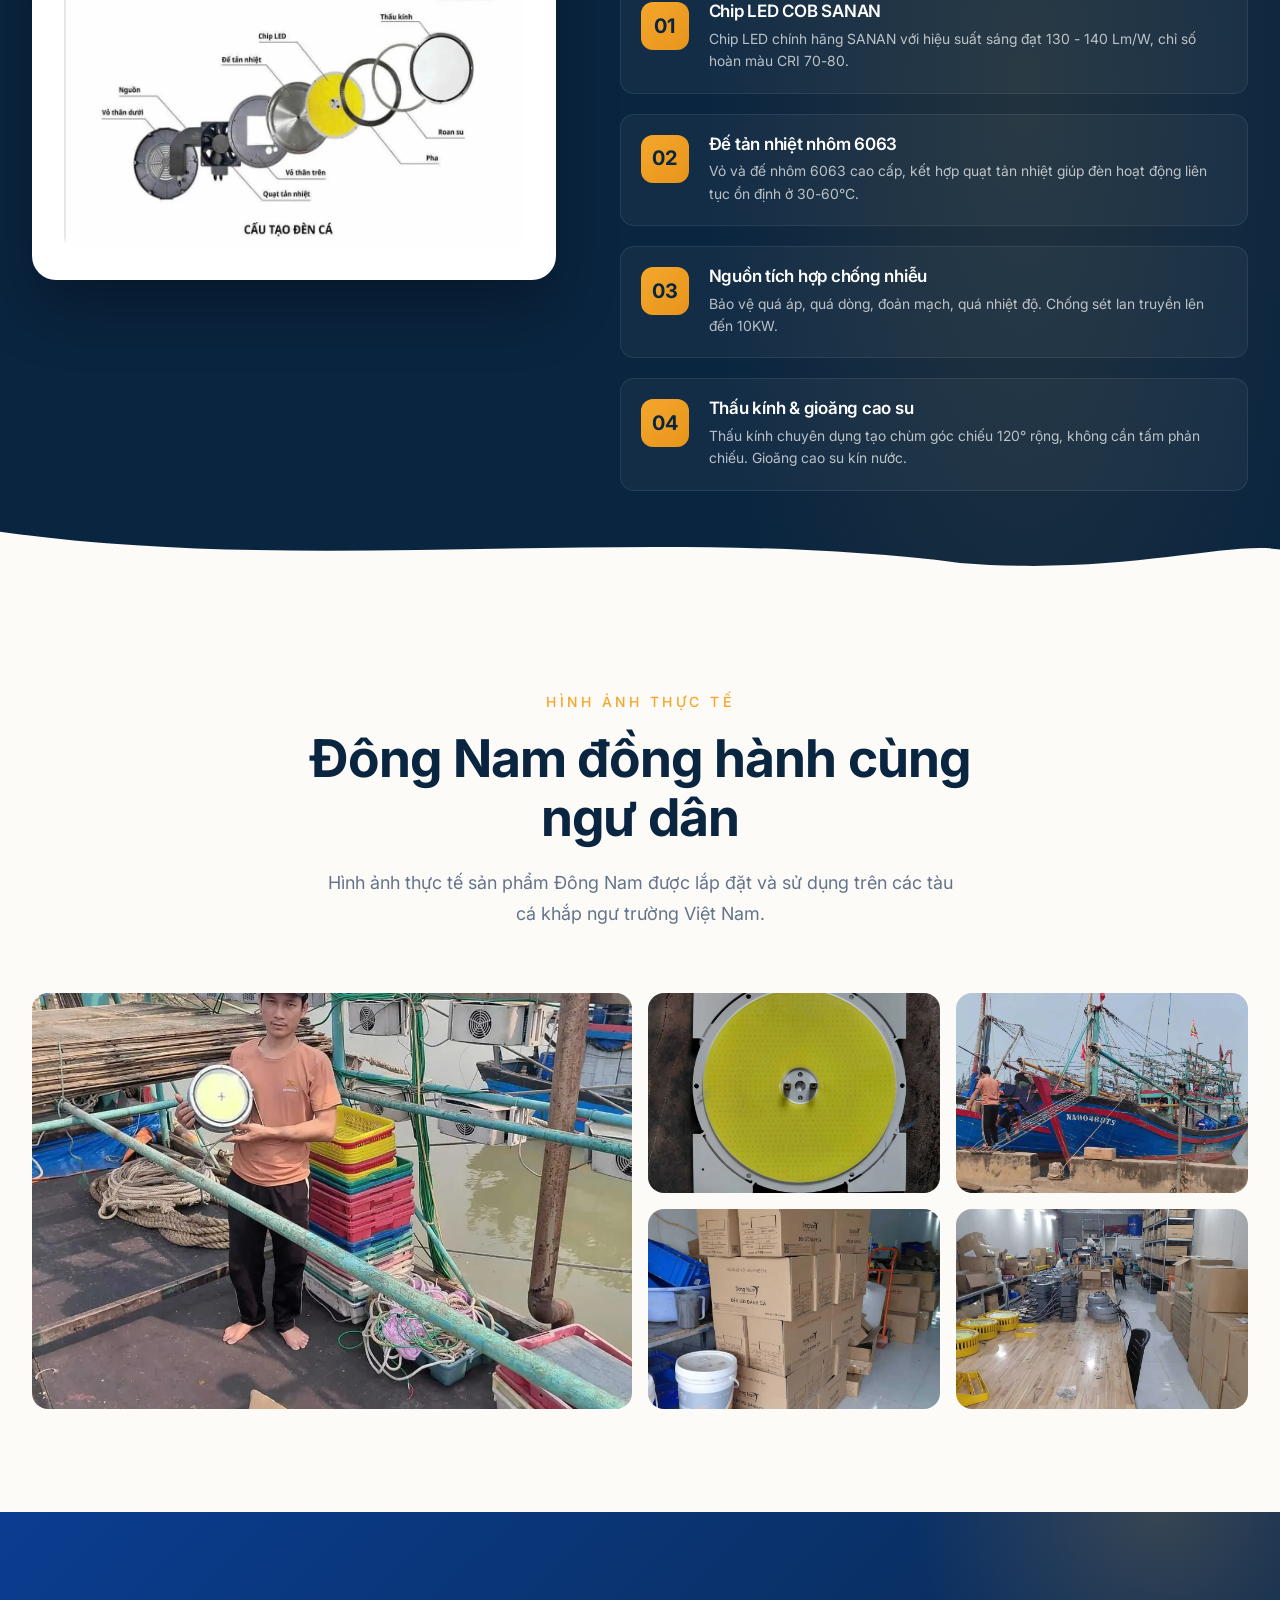
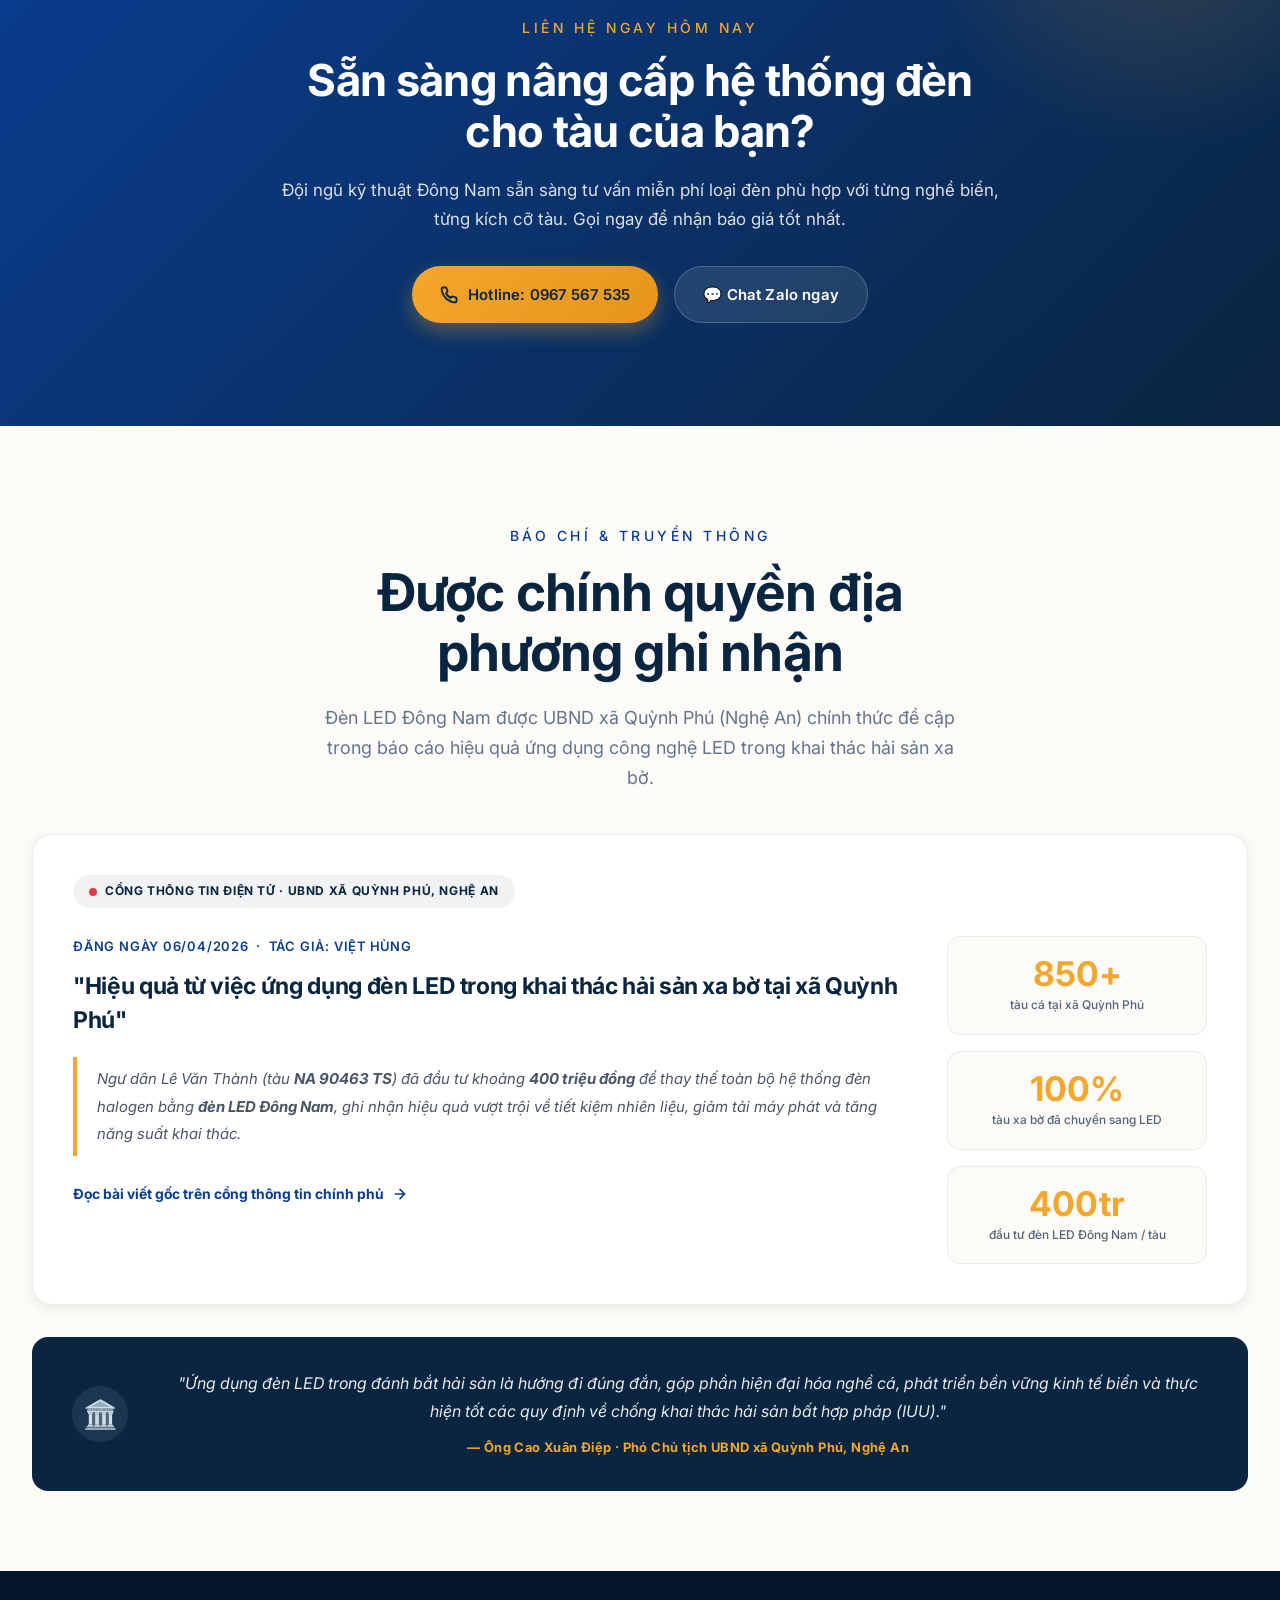
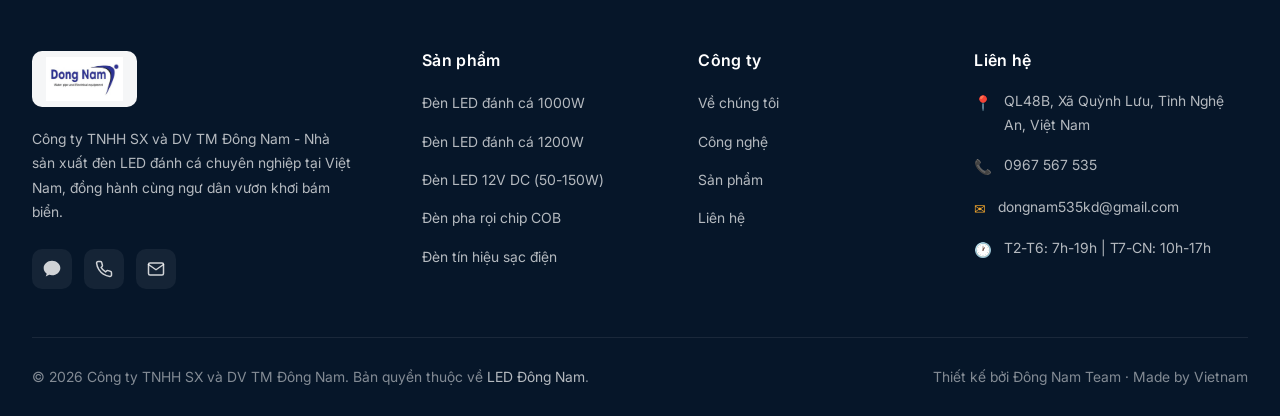
==== commit 2f674795: "Enable GA4 on all pages and allow it in CSP Move inline gtag config to assets/js/analytics.js and wh" ====
--- a/index.html
+++ b/index.html
@@ -4,7 +4,7 @@
     <meta charset="UTF-8" />
     <meta
       http-equiv="Content-Security-Policy"
-      content="default-src 'self'; base-uri 'self'; object-src 'none'; script-src 'self'; style-src 'self' 'unsafe-inline'; img-src 'self' data:; font-src 'self'; connect-src 'self'; frame-src https://www.google.com; form-action 'self'; upgrade-insecure-requests"
+      content="default-src 'self'; base-uri 'self'; object-src 'none'; script-src 'self' https://www.googletagmanager.com; style-src 'self' 'unsafe-inline'; img-src 'self' data: https://*.google-analytics.com https://*.googletagmanager.com; font-src 'self'; connect-src 'self' https://*.google-analytics.com https://*.analytics.google.com https://*.googletagmanager.com; frame-src https://www.google.com; form-action 'self'; upgrade-insecure-requests"
     />
     <meta name="viewport" content="width=device-width, initial-scale=1.0" />
 
@@ -99,15 +99,6 @@
       fetchpriority="high"
     />
 
-    <!-- Google tag (gtag.js) -->
-<script async src="https://www.googletagmanager.com/gtag/js?id=G-SF0WW7Z2VX"></script>
-<script>
-  window.dataLayer = window.dataLayer || [];
-  function gtag(){dataLayer.push(arguments);}
-  gtag('js', new Date());
-
-  gtag('config', 'G-SF0WW7Z2VX');
-</script>
 
     <!-- Schema.org Structured Data -->
     <script type="application/ld+json">
@@ -175,6 +166,10 @@
         }
       }
     </script>
+    
+    <!-- Google tag (gtag.js) -->
+    <script async src="https://www.googletagmanager.com/gtag/js?id=G-V5WYM7NGPG"></script>
+    <script src="/assets/js/analytics.js"></script>
   </head>
 
   <body>
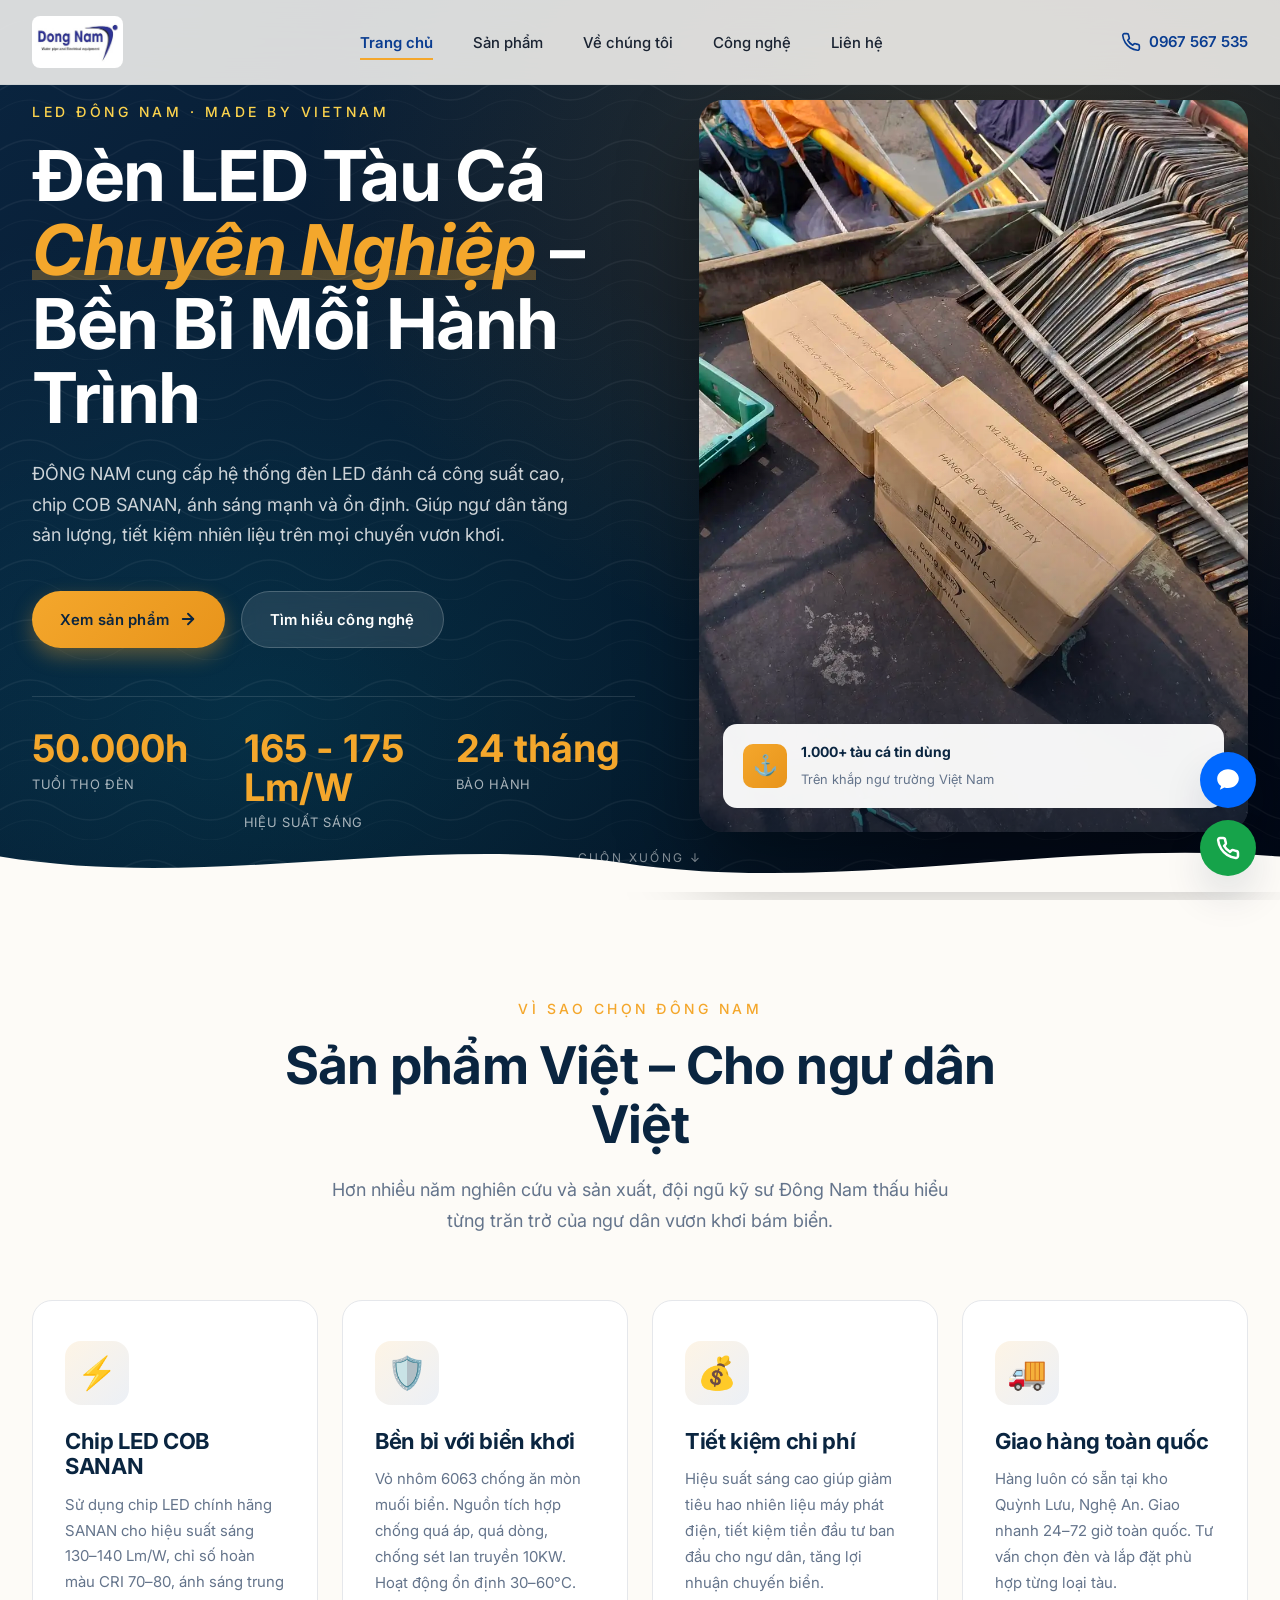
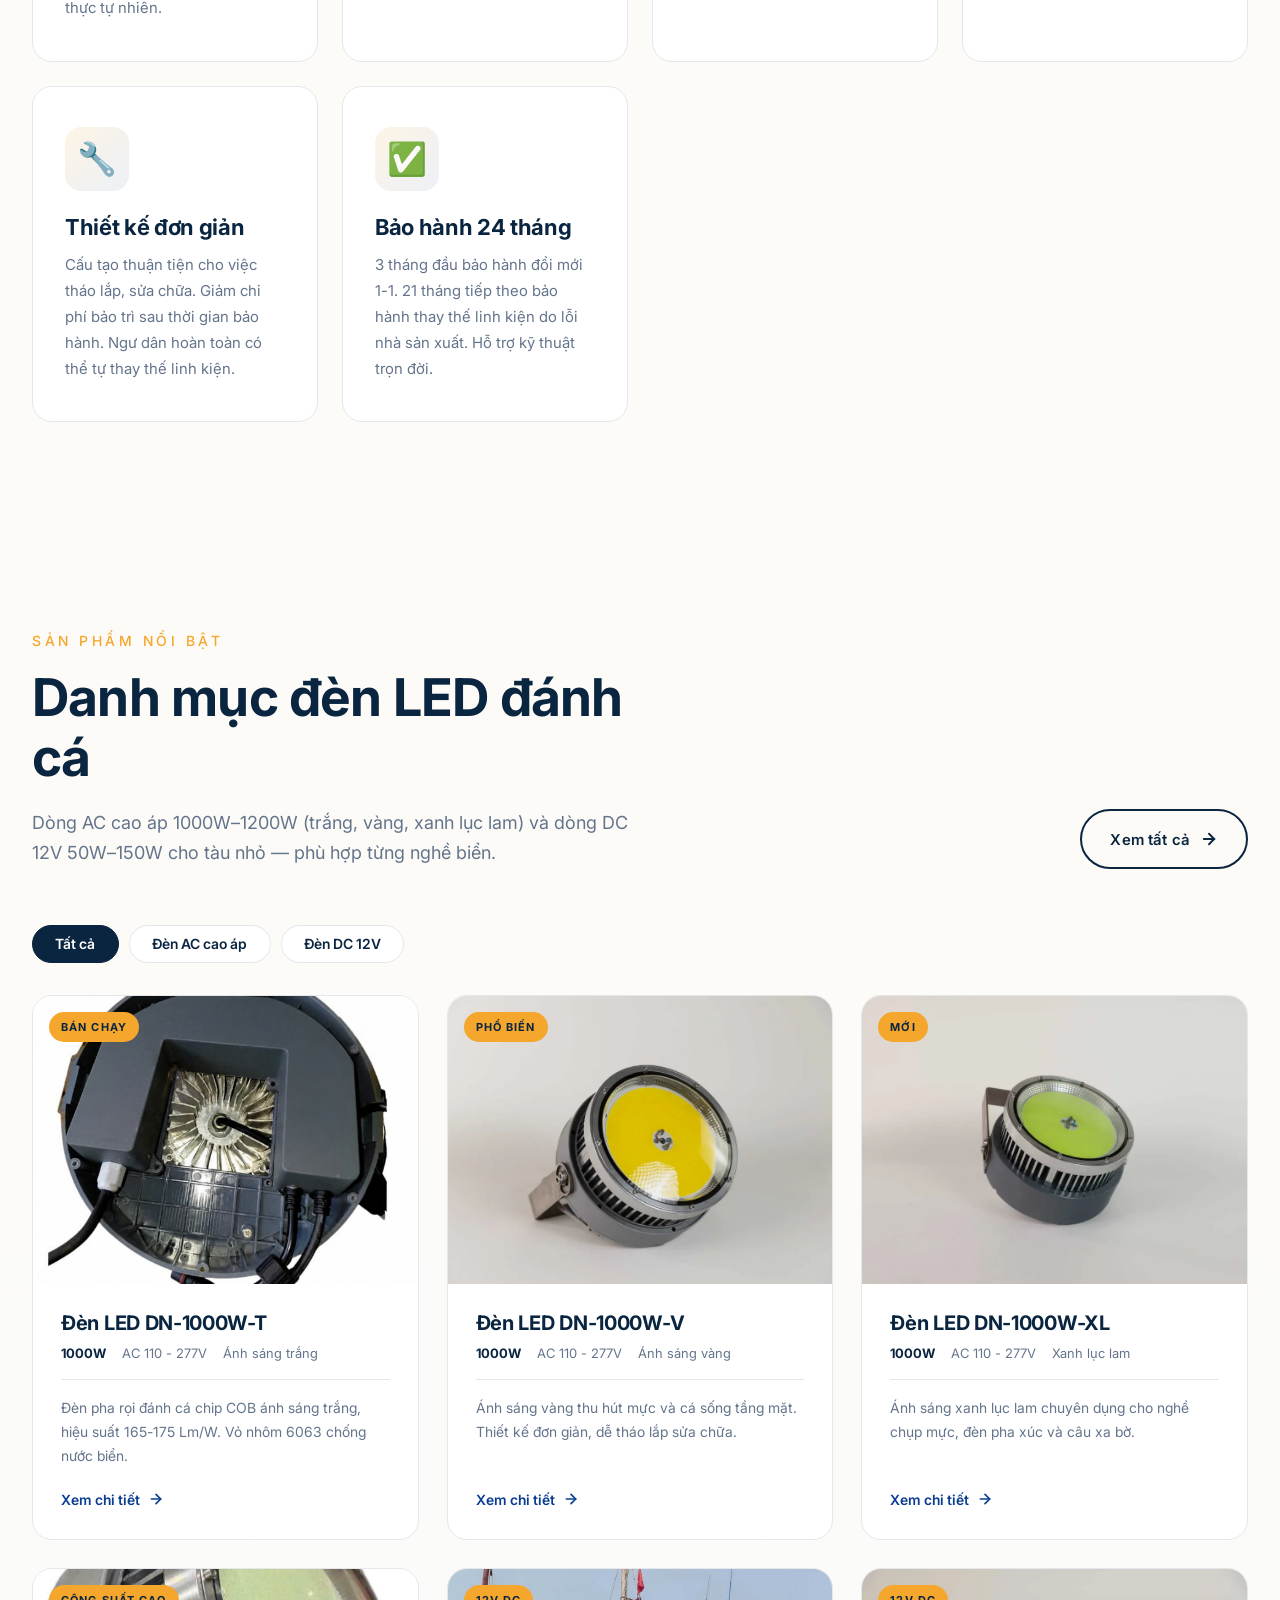
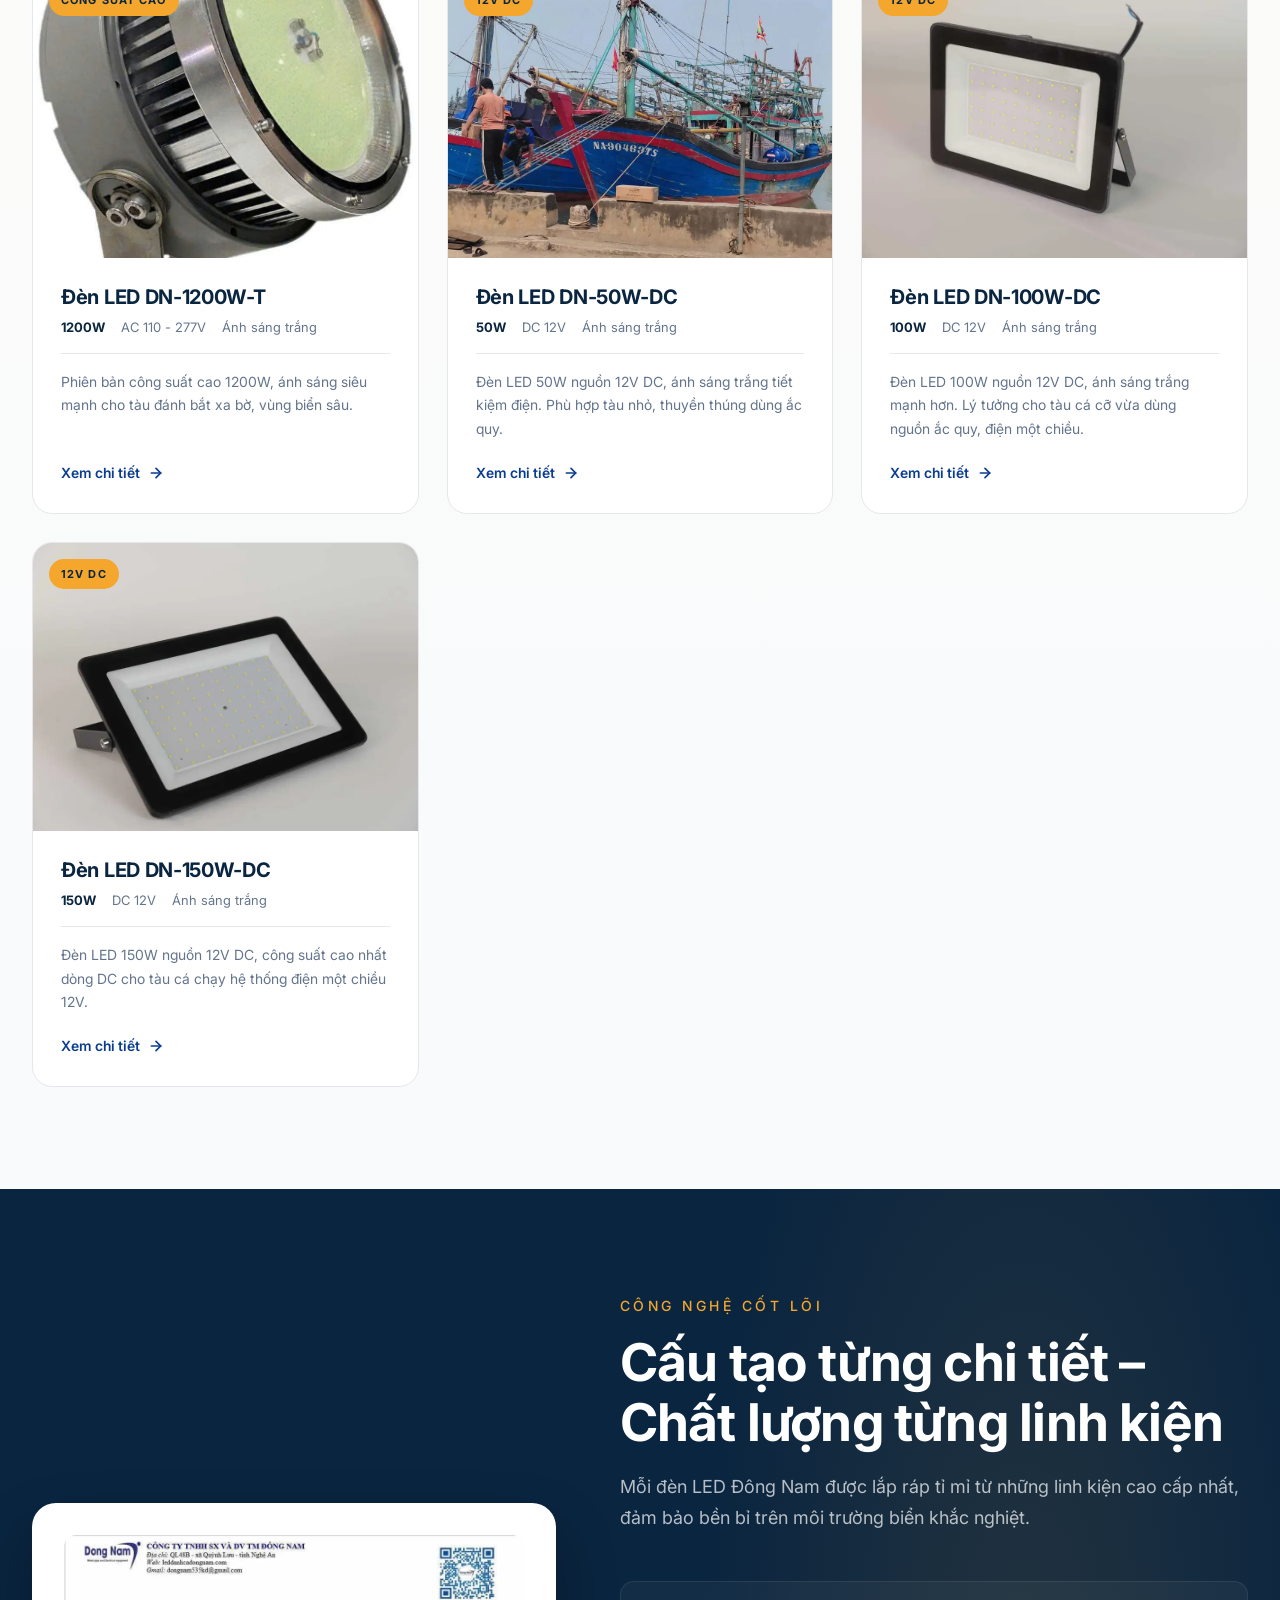
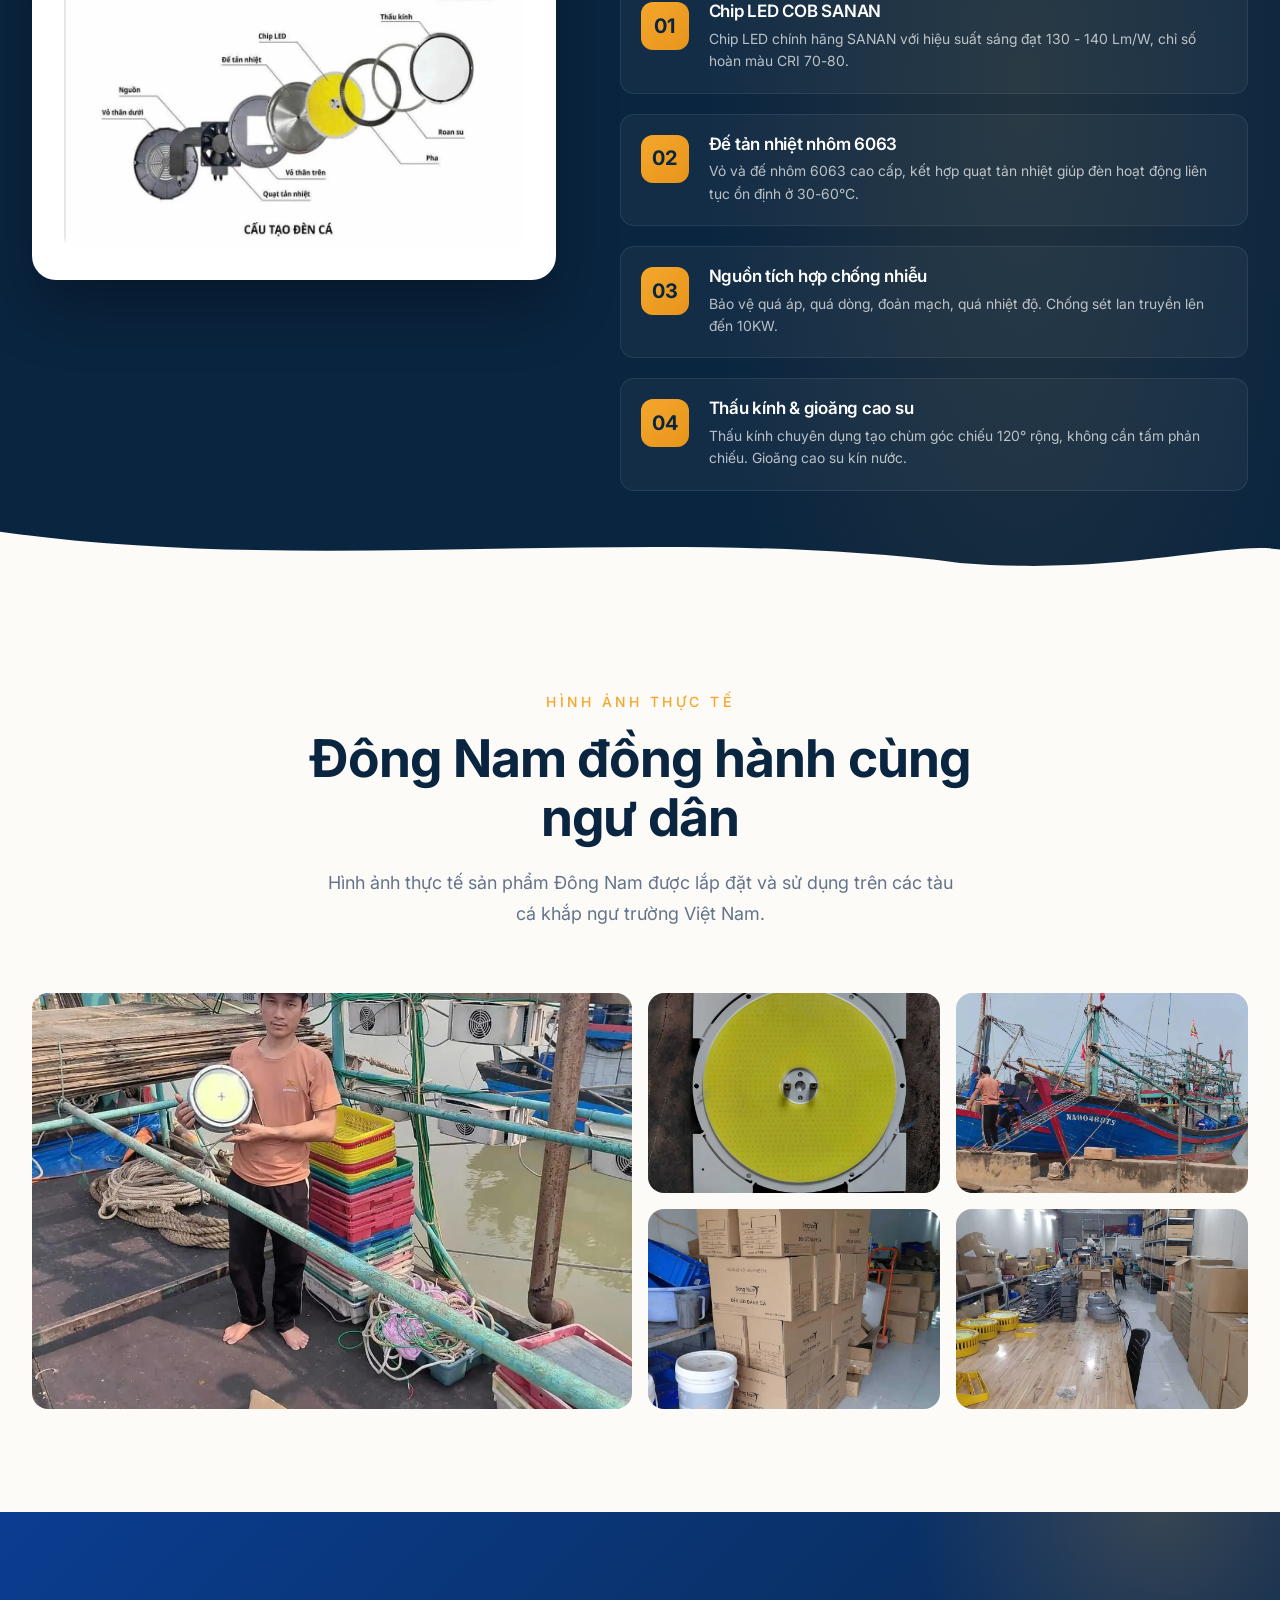
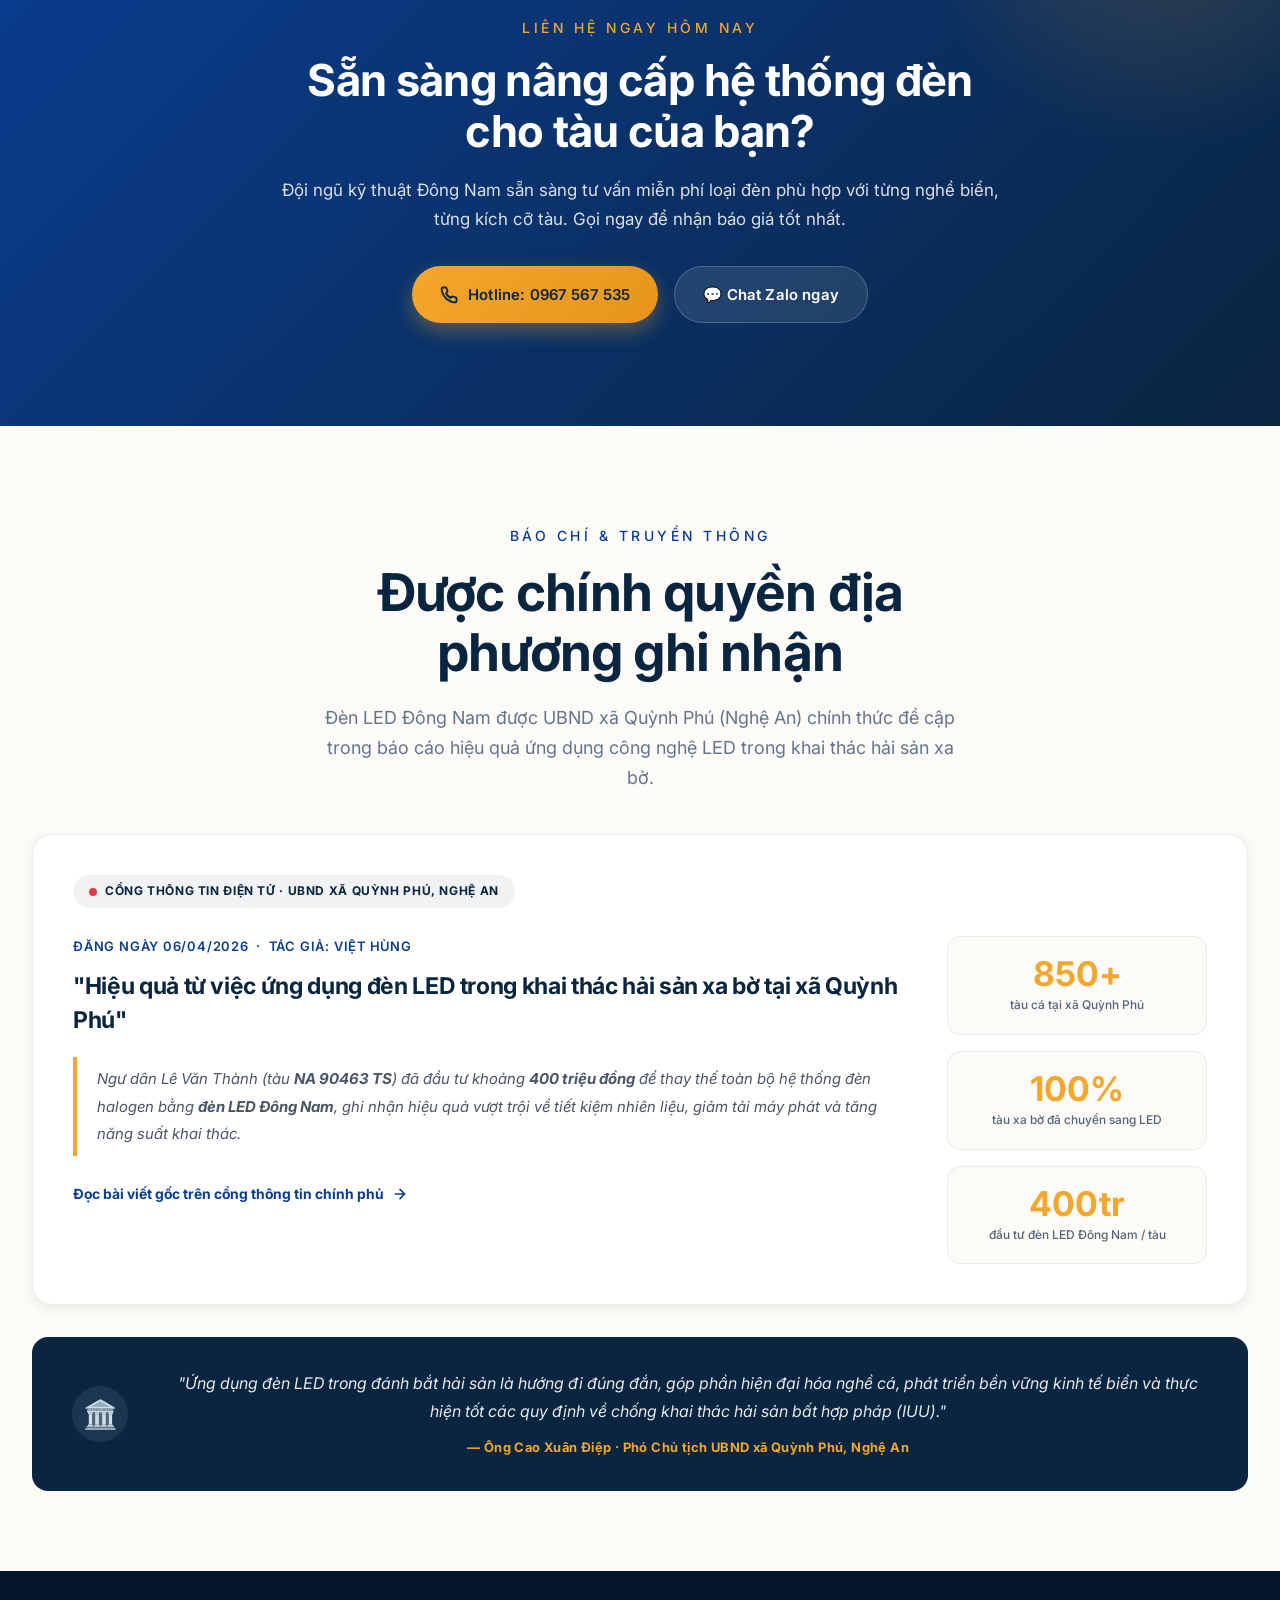
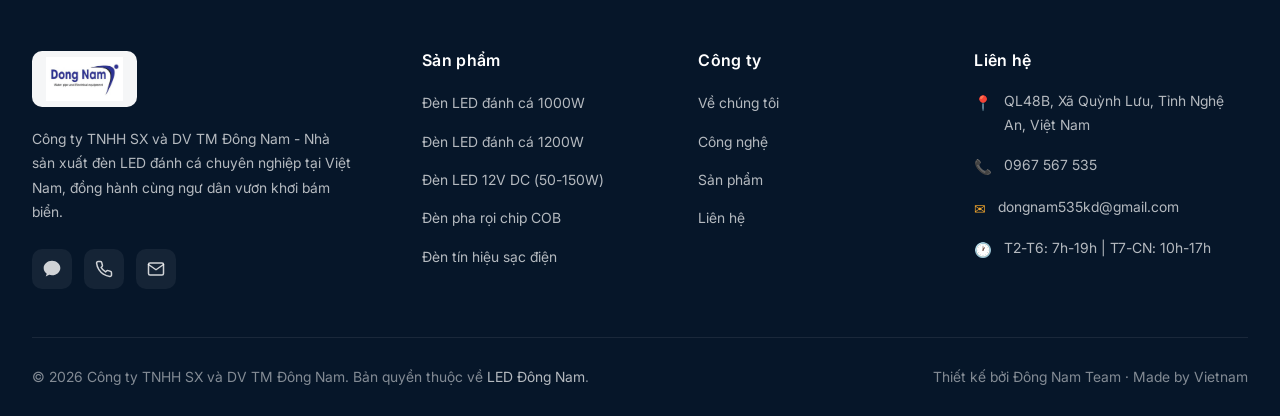
==== commit b5844870: "Allow Tag Assistant debug assets in CSP Co-Authored-By: Claude Opus 5.5 <noreply@anthropic.com>" ====
--- a/index.html
+++ b/index.html
@@ -4,7 +4,7 @@
     <meta charset="UTF-8" />
     <meta
       http-equiv="Content-Security-Policy"
-      content="default-src 'self'; base-uri 'self'; object-src 'none'; script-src 'self' https://www.googletagmanager.com; style-src 'self' 'unsafe-inline'; img-src 'self' data: https://*.google-analytics.com https://*.googletagmanager.com; font-src 'self'; connect-src 'self' https://*.google-analytics.com https://*.analytics.google.com https://*.googletagmanager.com; frame-src https://www.google.com; form-action 'self'; upgrade-insecure-requests"
+      content="default-src 'self'; base-uri 'self'; object-src 'none'; script-src 'self' https://www.googletagmanager.com; style-src 'self' 'unsafe-inline' https://www.googletagmanager.com https://fonts.googleapis.com; img-src 'self' data: https://*.google-analytics.com https://*.googletagmanager.com https://fonts.gstatic.com; font-src 'self' https://fonts.gstatic.com; connect-src 'self' https://*.google-analytics.com https://*.analytics.google.com https://*.googletagmanager.com; frame-src https://www.google.com; form-action 'self'; upgrade-insecure-requests"
     />
     <meta name="viewport" content="width=device-width, initial-scale=1.0" />
 
